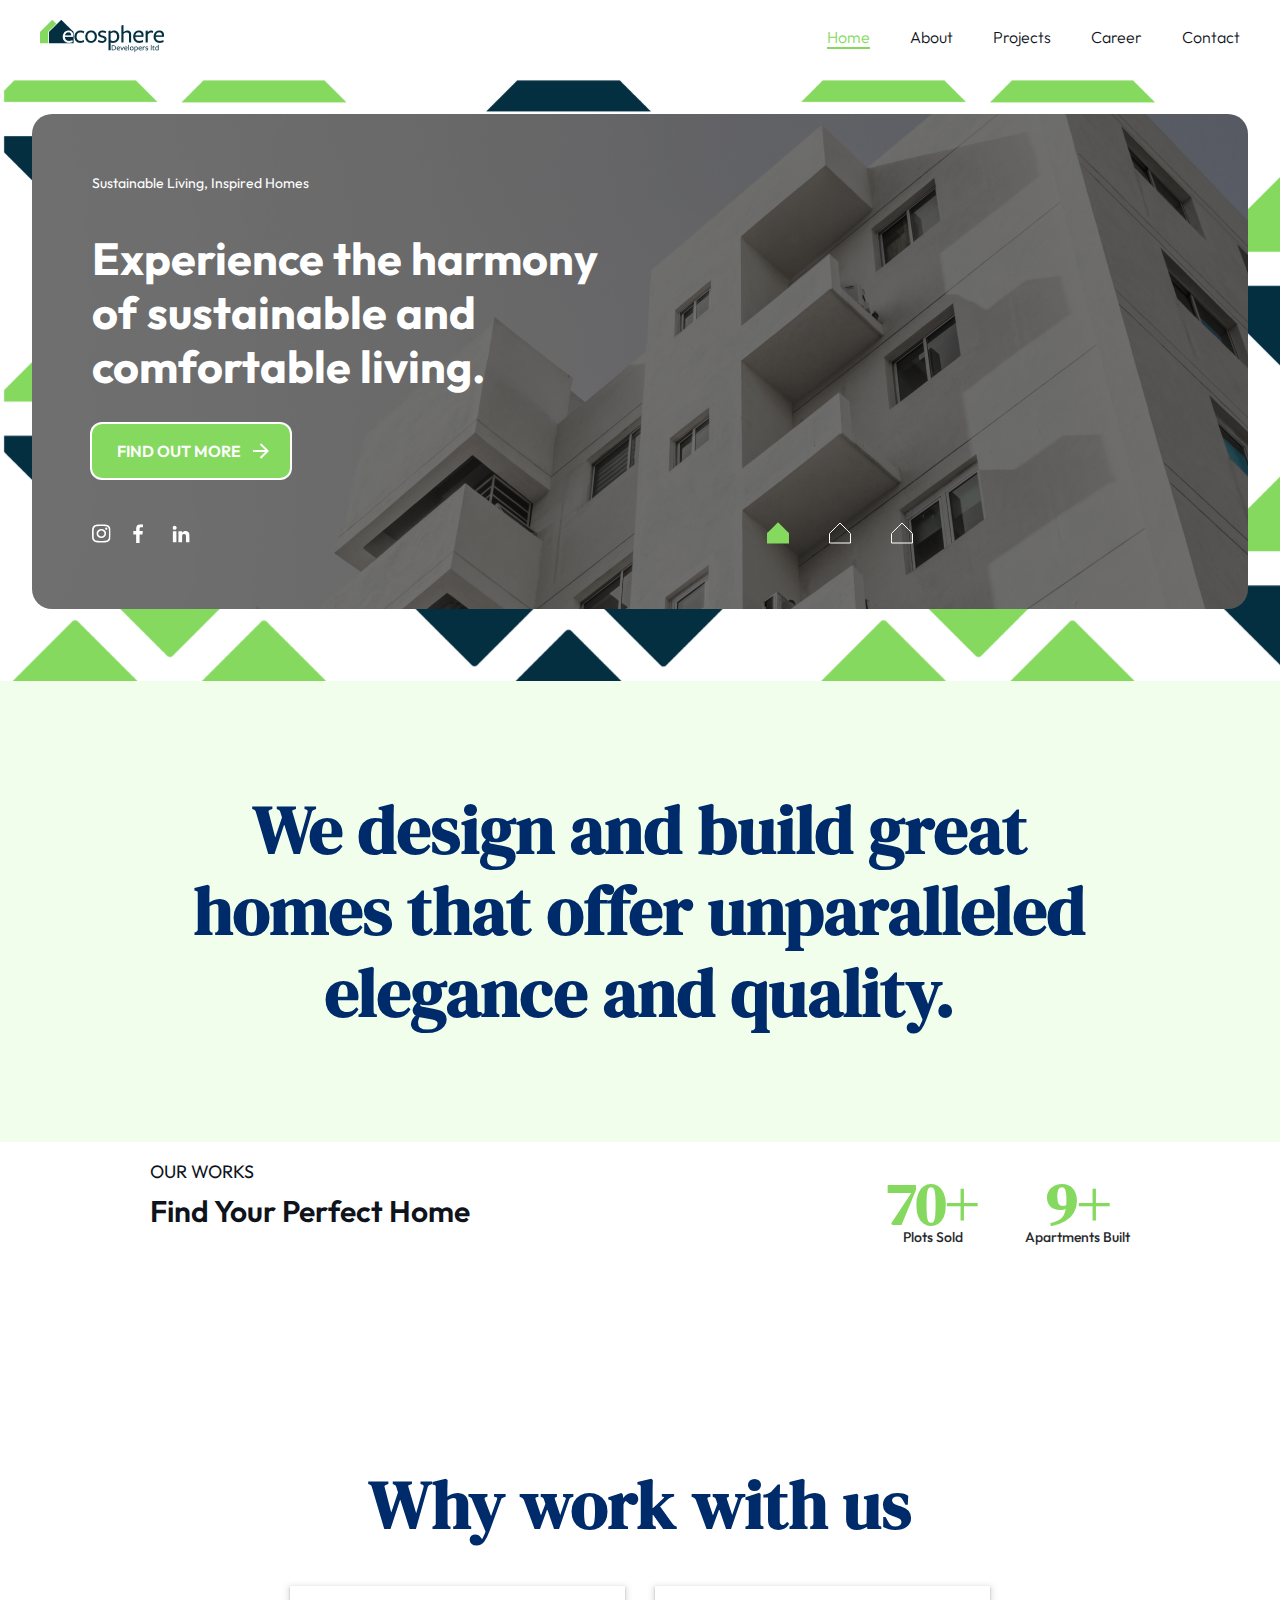
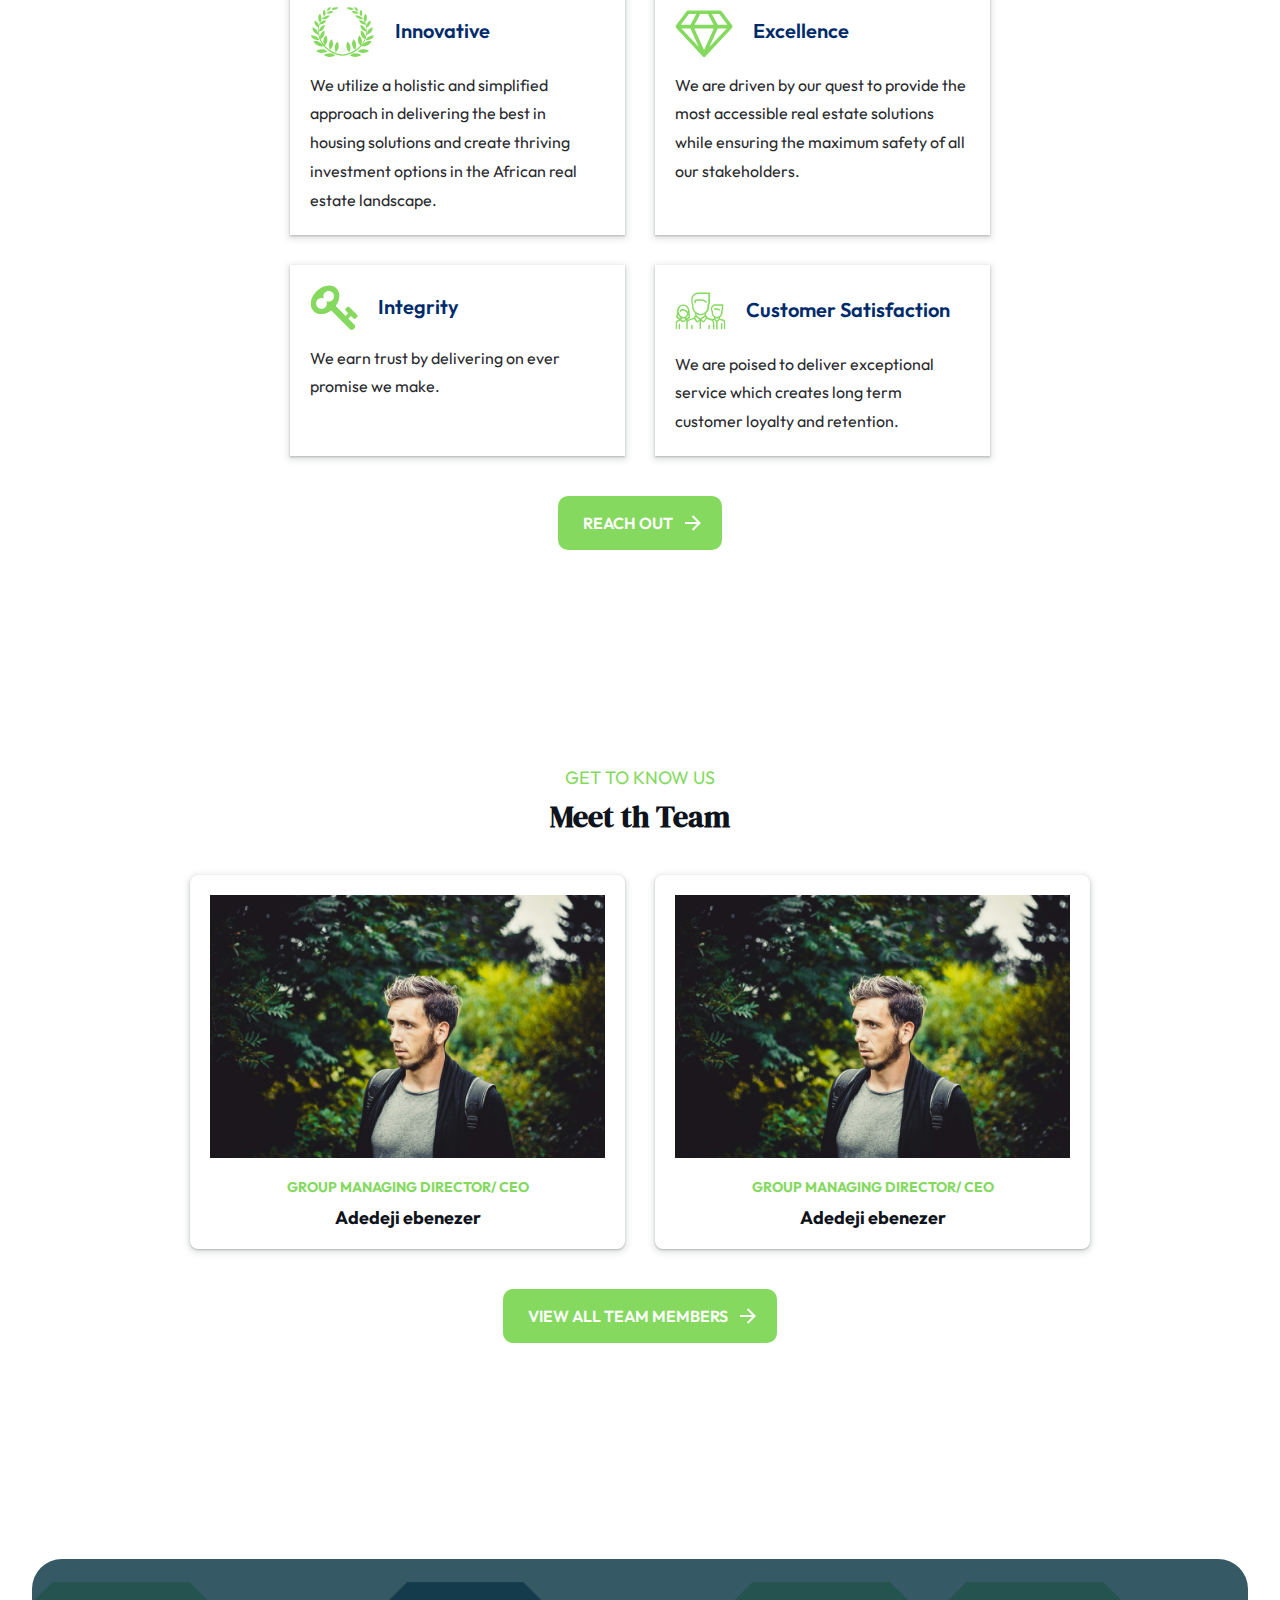
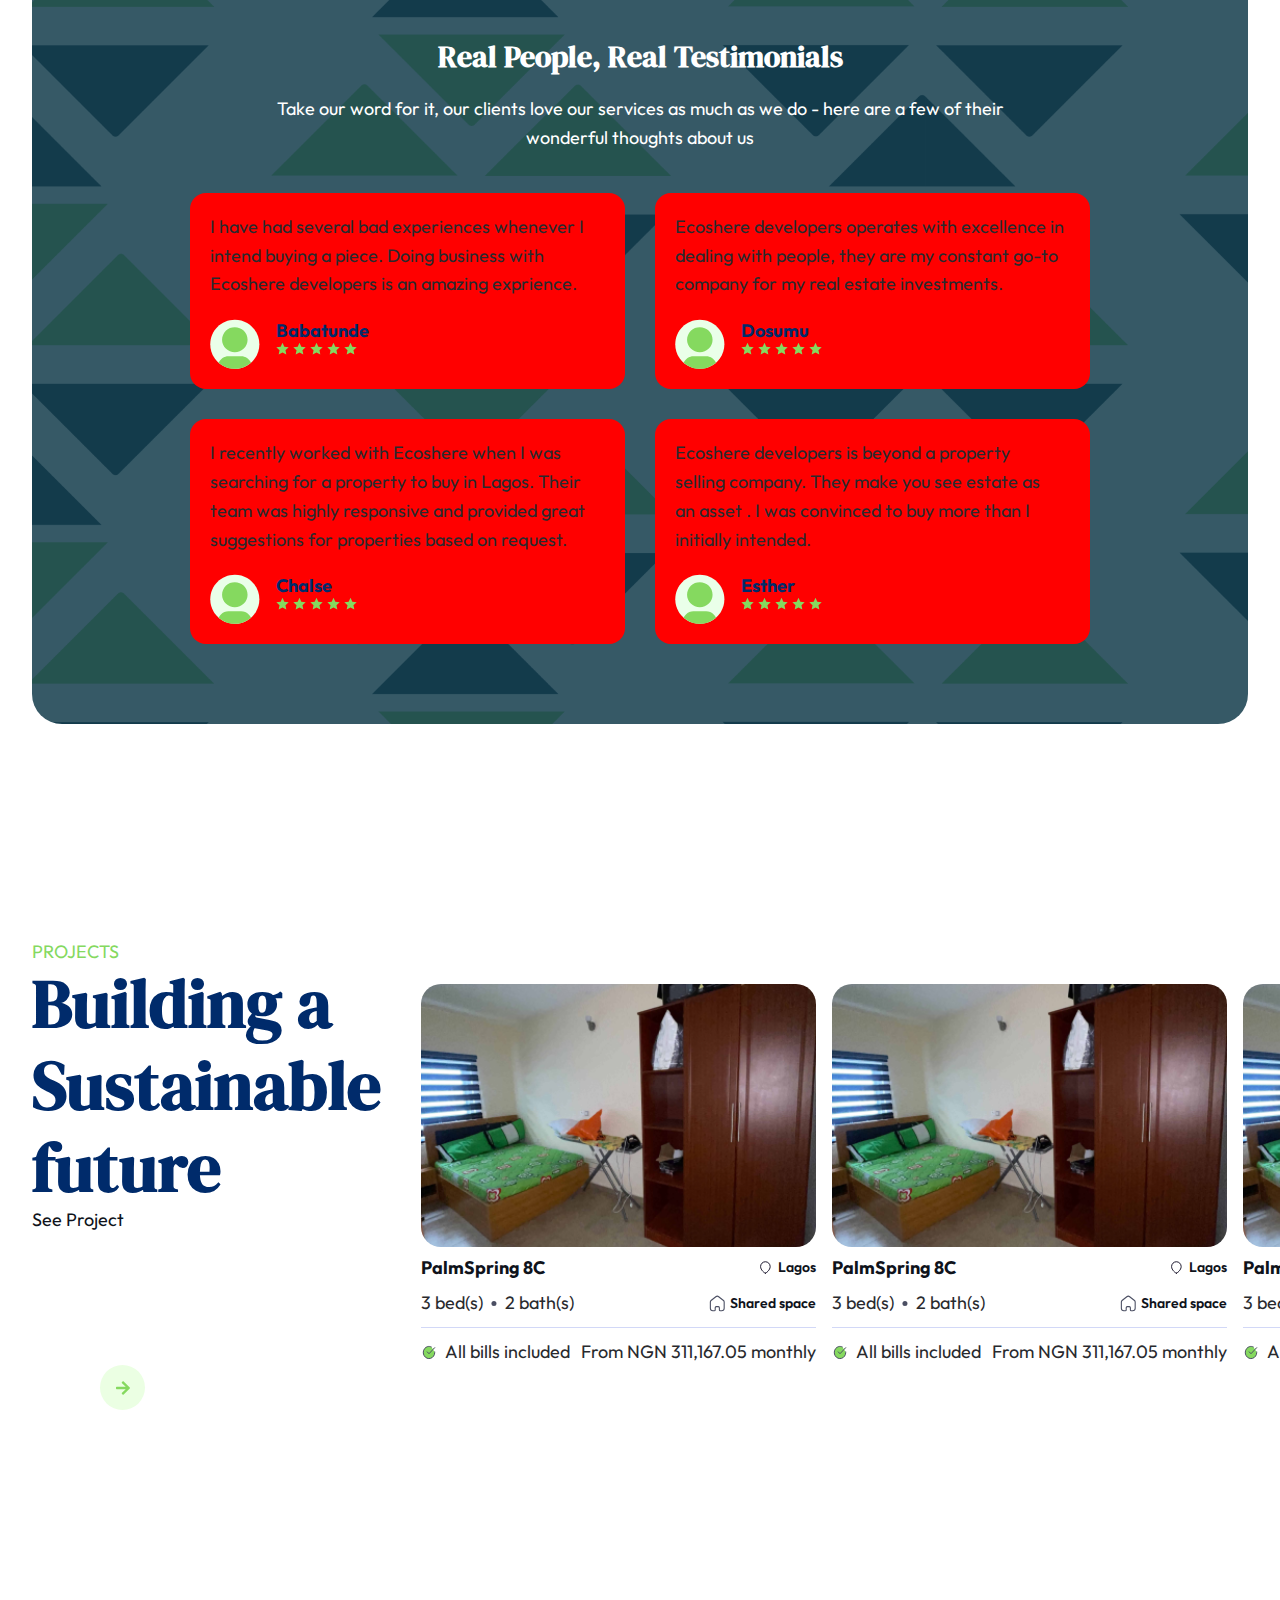
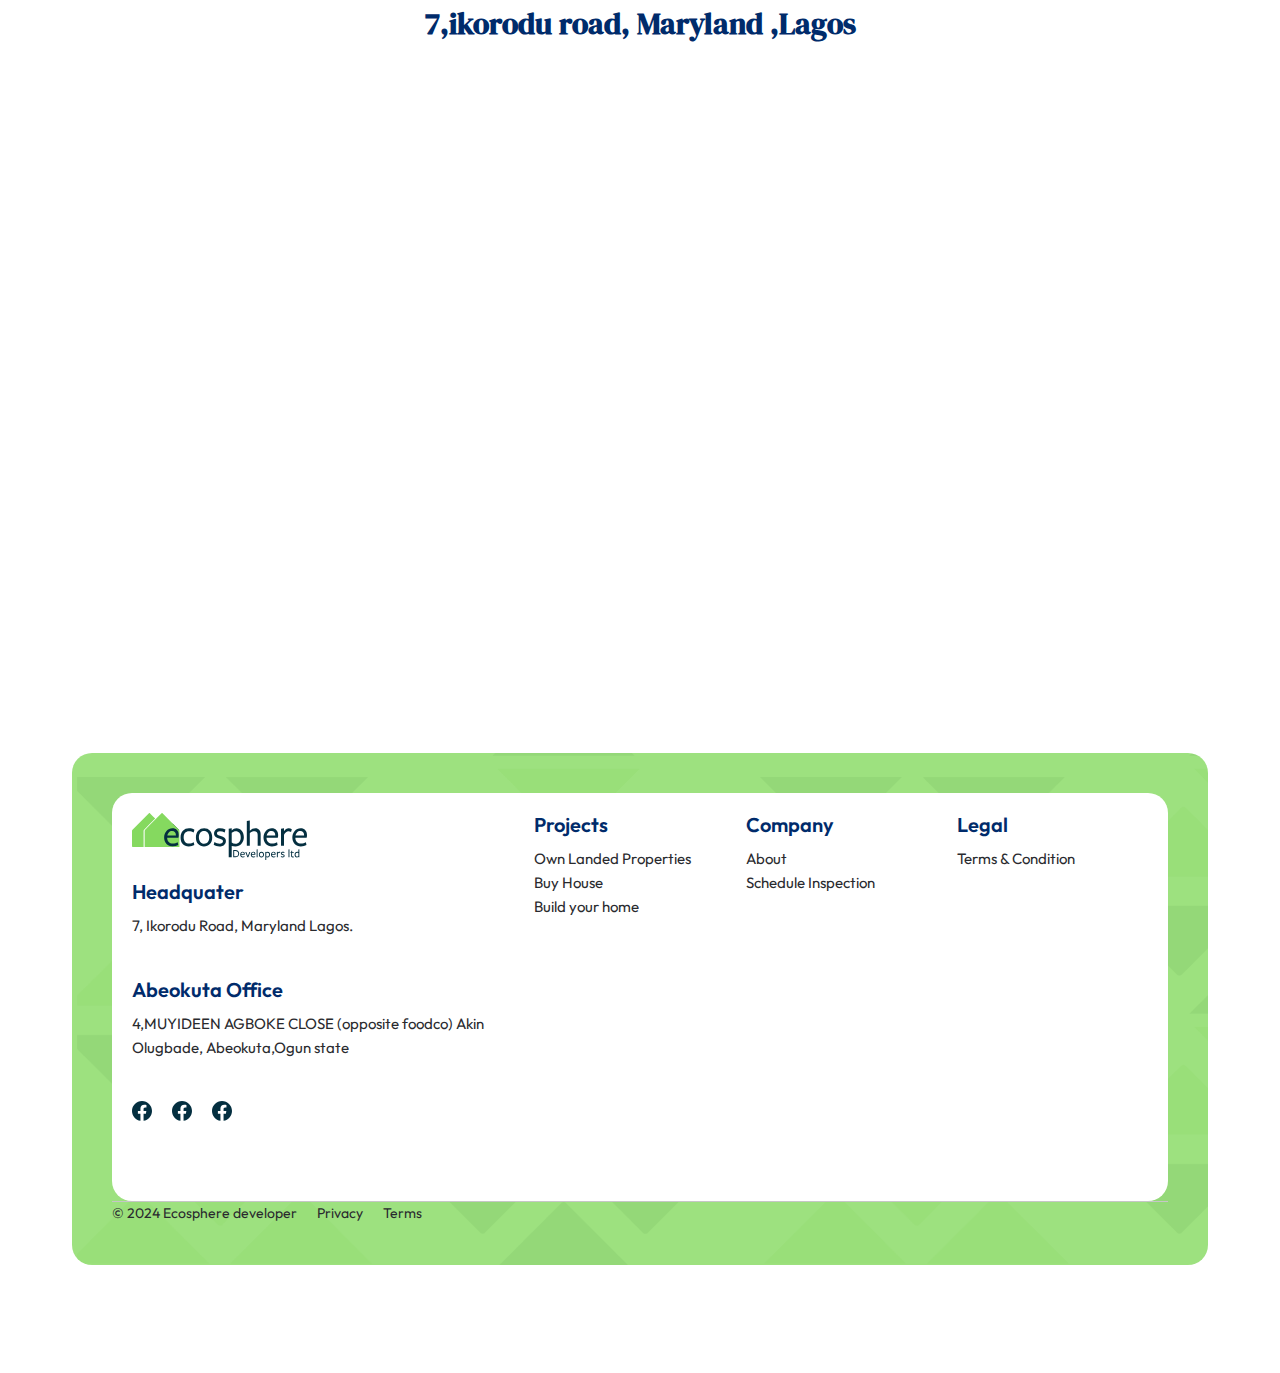
==== index.html @ 4eac343b "gg" ====
<!DOCTYPE html>
<html lang="en">
<head>
    <meta charset="UTF-8">
    <meta name="viewport" content="width=device-width, initial-scale=1.0">
    <meta content="Title: Title" property="og:title">
    <meta name="description" content="description">
    <meta name="keywords" content="">
    <meta content="" property="og:description">
    <meta name="author" content="Olayinka Ajelolu" /> 
    <meta name="robots" content="index, follow">
    <title>Ecosphere</title>
    <link rel="shortcut icon" href="asssets/favicon.png" type="image/x-icon">
    <link rel="stylesheet" href="style.css">
    <script src="script.js" defer></script>
</head>
<body>
    <div class="page-wrapper">
        <nav class="navbar">
            <div class="brand-titles">
                <a href="index.html">
                  <div class="brand-link box">
                    <img src="asssets/ecosphere logo.png" alt="ecosphere logo">
                  
                  
                    
                  </div>
                </a>
        
            </div>
            
              <a href="#" class="toggle-button">
                  <span class="bar one"></span>
                  <span class="bar two"></span>
                  <span class="bar three"></span>
              </a>
          
        
            <div class="navbar-links">
                
              <ul>
                  <li><a href="#" class="ava">Home</a></li>
                  <li>
                    
                   
                      <a href="about.html" class="ava">About</a></span>
                      
                     
                  
                </li>
                  <li><a href="projects.html" class="ava">Projects</a></li>
                  <li><a href="career.html" class="ava">Career</a></li>
                  <li><a href="contact.html" class="ava">Contact</a></li>
                 
                 
                  
              </ul>
               
            </div>
            
            
        </nav>
        <main>
            <section class="hero-section">
                <div class="padding_global-hero">
                    <div class="container_large">
                        <div class="slider">
                            <div class="slides">
                                <input type="radio" name="radio-btn" id="radio1" checked>
                                <input type="radio" name="radio-btn" id="radio2">
                                <input type="radio" name="radio-btn" id="radio3">
                                <input type="radio" name="radio-btn" id="radio4">
                                <div class="slide first">
                                    <div>
                                        <div class="slide-tag">Sustainable Living, Inspired Homes</div>
                                        <h1>Experience the harmony of sustainable and comfortable living.</h1>
                                        <div>
                                            <a class="animated-button">
                                                <svg xmlns="http://www.w3.org/2000/svg" class="arr-2" viewBox="0 0 24 24">
                                                  <path
                                                    d="M16.1716 10.9999L10.8076 5.63589L12.2218 4.22168L20 11.9999L12.2218 19.778L10.8076 18.3638L16.1716 12.9999H4V10.9999H16.1716Z"
                                                  ></path>
                                                </svg>
                                                <span class="text">FIND OUT MORE </span>
                                                <span class="circle"></span>
                                                <svg xmlns="http://www.w3.org/2000/svg" class="arr-1" viewBox="0 0 24 24">
                                                  <path
                                                    d="M16.1716 10.9999L10.8076 5.63589L12.2218 4.22168L20 11.9999L12.2218 19.778L10.8076 18.3638L16.1716 12.9999H4V10.9999H16.1716Z"
                                                  ></path>
                                                </svg>
                                            </a>
                                        </div>
                                        <div class="social-icons">
                                            <a href="">
                                                <img src="asssets/ig-icon.svg" alt="ig icon">
                                            </a>
                                            <a href="">
                                                <img src="asssets/fb.svg" alt="fb icon">
                                            </a>
                                            <a href="">
                                                <img src="asssets/linkin.svg" alt="" srcset="">
                                            </a>
                                        </div>
                                       
                                          
                                    </div>
                                   
                                </div>
                                <div class="slide two">
                                    <div>
                                        <div class="slide-tag">Sustainable Living, Inspired Homes</div>
                                        <h1>Discover properties that blend sustainability with style.</h1>
                                        <div>
                                            <a class="animated-button">
                                                <svg xmlns="http://www.w3.org/2000/svg" class="arr-2" viewBox="0 0 24 24">
                                                  <path
                                                    d="M16.1716 10.9999L10.8076 5.63589L12.2218 4.22168L20 11.9999L12.2218 19.778L10.8076 18.3638L16.1716 12.9999H4V10.9999H16.1716Z"
                                                  ></path>
                                                </svg>
                                                <span class="text">FIND OUT MORE </span>
                                                <span class="circle"></span>
                                                <svg xmlns="http://www.w3.org/2000/svg" class="arr-1" viewBox="0 0 24 24">
                                                  <path
                                                    d="M16.1716 10.9999L10.8076 5.63589L12.2218 4.22168L20 11.9999L12.2218 19.778L10.8076 18.3638L16.1716 12.9999H4V10.9999H16.1716Z"
                                                  ></path>
                                                </svg>
                                            </a>
                                        </div>
                                        <div class="social-icons">
                                            <a href="">
                                                <img src="asssets/ig-icon.svg" alt="ig icon">
                                            </a>
                                            <a href="">
                                                <img src="asssets/fb.svg" alt="fb icon">
                                            </a>
                                            <a href="">
                                                <img src="asssets/linkin.svg" alt="" srcset="">
                                            </a>
                                        </div>
                                    </div>
                                </div>
                                <div class="slide three">
                                    <div>
                                        <div class="slide-tag">Sustainable Living, Inspired Homes</div>
                                        <h1>Experience the harmony of sustainable and comfortable living.</h1>
                                        <div>
                                            <a class="animated-button">
                                                <svg xmlns="http://www.w3.org/2000/svg" class="arr-2" viewBox="0 0 24 24">
                                                  <path
                                                    d="M16.1716 10.9999L10.8076 5.63589L12.2218 4.22168L20 11.9999L12.2218 19.778L10.8076 18.3638L16.1716 12.9999H4V10.9999H16.1716Z"
                                                  ></path>
                                                </svg>
                                                <span class="text">FIND OUT MORE </span>
                                                <span class="circle"></span>
                                                <svg xmlns="http://www.w3.org/2000/svg" class="arr-1" viewBox="0 0 24 24">
                                                  <path
                                                    d="M16.1716 10.9999L10.8076 5.63589L12.2218 4.22168L20 11.9999L12.2218 19.778L10.8076 18.3638L16.1716 12.9999H4V10.9999H16.1716Z"
                                                  ></path>
                                                </svg>
                                            </a>
                                        </div>
                                        <div class="social-icons">
                                            <a href="">
                                                <img src="asssets/ig-icon.svg" alt="ig icon">
                                            </a>
                                            <a href="">
                                                <img src="asssets/fb.svg" alt="fb icon">
                                            </a>
                                            <a href="">
                                                <img src="asssets/linkin.svg" alt="" srcset="">
                                            </a>
                                        </div>
                                    </div>
                                </div>
                                
        
                                <div class="navigation-auto">
                                    <div class="auto-btn1">
                                       
                                    </div>
                                    <div class="auto-btn2"></div>
                                    <div class="auto-btn3"></div>
                                   
                                </div>
                            </div>
                            <div class="navigation-manual">
                                <label for="radio1" class="manual-btn"></label>
                                <label for="radio2" class="manual-btn"></label>
                                <label for="radio3" class="manual-btn"></label>
                               
                            </div>
                        </div>
    
                    </div>
                </div>
                     
                  </div>
                </div>
            </section>
            <section>
                <div class="padding_global">
                  <div class="container_large">
                     <div class="big-text-centered">
                         <h2>We design and build great homes that offer unparalleled elegance and quality.</h2>
                     </div>
                  </div>
                </div>
                <div class="figures">
                    <div>
                        <div class="tag">OUR WORKS</div>
                        <h3>Find Your Perfect Home</h3>
                    </div>
                    <div class="figure">
                        <div class="numbers">
                            <div class="number">
                                <h3><span class="num" data-val="353">000</span>+</h3>
                                <p>Plots Sold</p>
                            </div>
                            <div class="number">
                                <h3><span class="num" data-val="42">00</span>+</h3>
                                <p>Apartments Built</p>
                            </div>
                           
                        </div>
                    </div>
                </div>
            </section>
            <section>
                <div class="padding_global">
                  <div class="container_large">
                     <div class="center-heading">
                        <h2>Why work with us</h2>
                     </div>
                        <div class="why-center">
                             <div class="why">
                                 <div class="svg">
                                    <svg width="65" height="51" viewBox="0 0 65 51" fill="none" xmlns="http://www.w3.org/2000/svg">
                                        <g clip-path="url(#clip0_138_20)">
                                        <path d="M56.9009 23.0357C56.9009 22.8692 56.8843 22.6195 56.851 22.2865L56.7511 21.5872C57.85 20.9212 58.7324 20.1553 59.3984 19.2895C60.5306 17.8576 60.9469 16.2758 60.6472 14.5442L60.0478 14.794C59.5816 15.0271 59.132 15.3101 58.6991 15.6431C58.133 16.1093 57.6502 16.6255 57.2506 17.1916C56.7844 17.8909 56.4847 18.6401 56.3515 19.4393C55.9852 17.9408 55.3858 16.3258 54.5533 14.5942C54.8197 15.127 55.1527 15.6098 55.5523 16.0427L56.0018 15.2935C56.3681 14.6608 56.6179 14.0114 56.7511 13.3454C56.9842 12.413 57.0175 11.5306 56.851 10.6981C56.6845 9.63248 56.2016 8.66679 55.4024 7.80098L55.0028 8.30048C54.7031 8.76669 54.4534 9.24953 54.2536 9.74903C53.9872 10.4816 53.854 11.1809 53.854 11.8469C53.8207 12.7127 54.0205 13.5619 54.4534 14.3944C53.7208 12.9292 52.7218 11.464 51.4564 9.99879C51.9226 9.09969 52.2056 8.23388 52.3055 7.40138C52.4387 6.00278 52.0225 4.75403 51.0568 3.65513L50.7571 4.05473C50.524 4.35443 50.3408 4.68743 50.2076 5.05373C49.9745 5.55323 49.8247 6.05273 49.7581 6.55223C49.6915 7.18493 49.7414 7.80098 49.9079 8.40038C49.6082 8.10069 49.142 7.68443 48.5093 7.15163L48.7591 7.05173L48.4594 6.80198C48.2263 6.56888 47.9599 6.36908 47.6602 6.20258C47.2273 5.93618 46.7943 5.71973 46.3615 5.55323L45.7121 5.15363C45.146 4.78733 44.7297 4.52093 44.4633 4.35443C44.8962 4.58753 45.479 4.97048 46.2116 5.50328C44.7464 4.90388 43.2312 4.92053 41.6661 5.55323L42.1157 6.05273C42.5486 6.41903 42.9981 6.73538 43.4643 7.00178C44.1303 7.36808 44.8463 7.58453 45.6122 7.65113C46.5113 7.71774 47.4437 7.58453 48.4094 7.25153C48.8423 7.61783 49.4251 8.16728 50.1577 8.89988C50.3908 9.39938 50.7404 9.93219 51.2066 10.4983L51.3565 10.2485C53.0215 12.413 54.2702 14.6608 55.1027 16.9918C54.4367 16.1926 53.6708 15.5599 52.805 15.0937C51.6728 14.4943 50.4241 14.2612 49.0588 14.3944L49.3585 15.0437C49.6249 15.6098 49.9745 16.126 50.4074 16.5922C50.9735 17.2249 51.6395 17.7077 52.4054 18.0407C53.3711 18.4736 54.4534 18.6734 55.6522 18.6401C56.0185 19.9721 56.2349 21.1876 56.3015 22.2865C56.5346 25.3501 56.2016 28.2639 55.3025 31.0278C55.2026 29.7624 54.8863 28.6302 54.3535 27.6312C53.6209 26.2659 52.4887 25.2336 50.9569 24.5343L50.807 25.1336C50.7404 25.6332 50.7071 26.1327 50.7071 26.6322C50.7071 27.3648 50.807 28.0641 51.0068 28.7301C51.2732 29.5293 51.6728 30.2619 52.2056 30.9279C52.8383 31.7271 53.6708 32.3931 54.7031 32.9259C53.9372 34.7907 52.855 36.6555 51.4564 38.5203C51.8893 37.0551 52.0225 35.6731 51.856 34.3744C51.6229 32.443 50.7404 30.7947 49.2086 29.4294L48.859 30.0787C48.5926 30.5782 48.3761 31.111 48.2096 31.6771C47.9765 32.4763 47.86 33.2589 47.86 34.0248C47.86 34.9905 48.0598 35.9062 48.4594 36.772C48.8923 37.8043 49.5916 38.7534 50.5573 39.6192C48.2596 42.1167 45.6122 44.1147 42.6152 45.6132C39.4517 47.2449 36.0884 48.2106 32.5253 48.5103C28.9622 48.1773 25.6155 47.2116 22.4853 45.6132C19.4883 44.0814 16.8909 42.0501 14.6931 39.5193C15.6255 38.6535 16.3248 37.7044 16.791 36.6721C17.1573 35.8063 17.3405 34.8906 17.3405 33.9249C17.3738 33.159 17.2739 32.3764 17.0408 31.5772C16.8743 31.0444 16.6578 30.5116 16.3914 29.9788L16.0418 29.3794C14.4767 30.7447 13.5776 32.3764 13.3445 34.2745C13.178 35.6398 13.3278 37.0218 13.794 38.4204C12.6285 36.9552 11.5463 35.107 10.5473 32.8759C12.179 32.0101 13.3112 30.8446 13.9439 29.3794C14.4101 28.3471 14.6099 27.2149 14.5433 25.9828C14.51 25.3501 14.4267 24.834 14.2935 24.4343C12.7617 25.167 11.6295 26.1993 10.8969 27.5313C10.3641 28.5303 10.0478 29.6791 9.94787 30.9778C9.04877 28.1806 8.71576 25.2668 8.94886 22.2365C9.04877 21.1376 9.26521 19.9222 9.59822 18.5902C11.13 18.6235 12.462 18.2738 13.5942 17.5412C14.4267 17.0084 15.1094 16.3091 15.6422 15.4433C15.9086 15.0104 16.0917 14.6275 16.1916 14.2945C14.8263 14.1946 13.5776 14.4443 12.4454 15.0437C11.5796 15.5099 10.8137 16.126 10.1477 16.8919C11.0468 14.3944 12.2955 12.1466 13.8939 10.1486C13.9605 10.2485 14.0105 10.3318 14.0438 10.3984C14.4434 9.96548 14.793 9.43269 15.0927 8.79998L15.4923 8.40038C16.0584 7.80098 16.508 7.38473 16.841 7.15163C18.5726 7.81763 20.2209 7.73438 21.786 6.90188C22.5519 6.50228 23.1513 6.03608 23.5842 5.50328C22.0191 4.83728 20.504 4.80398 19.0388 5.40338H19.0887C19.8213 4.87058 20.3874 4.50428 20.787 4.30448L20.1377 4.70408C19.5383 5.03708 19.122 5.30348 18.8889 5.50328C17.9232 5.90288 17.124 6.40238 16.4913 7.00178L16.7411 7.05173L15.3425 8.35043C15.5423 7.75103 15.5922 7.13498 15.4923 6.50228C15.459 6.00278 15.3258 5.48663 15.0927 4.95383C14.9262 4.62083 14.7264 4.28783 14.4933 3.95483L14.1936 3.55523C13.2279 4.65413 12.8117 5.90288 12.9449 7.30148C13.0448 8.16728 13.3278 9.04974 13.794 9.94884C12.8616 11.0144 11.8626 12.463 10.797 14.2945C11.1966 13.462 11.3964 12.6128 11.3964 11.747C11.3964 11.0477 11.2632 10.3484 10.9968 9.64914C10.797 9.14964 10.5473 8.68343 10.2476 8.25053L9.84797 7.70108C8.81566 8.86658 8.28286 10.1819 8.24956 11.6471C8.21626 12.6461 8.43271 13.6784 8.89891 14.744C9.13202 15.2768 9.36512 15.7097 9.59822 16.0427C10.0311 15.6098 10.3808 15.127 10.6472 14.5942C9.94787 15.9262 9.33181 17.5412 8.79901 19.4393C8.56591 17.9408 7.78336 16.6754 6.45136 15.6431C5.78536 15.1103 5.13601 14.744 4.50331 14.5442C4.17031 16.2758 4.56991 17.8576 5.70211 19.2895C6.36811 20.1553 7.25056 20.9212 8.34946 21.5872C8.24956 22.2199 8.19961 22.7027 8.19961 23.0357C7.86661 26.3658 8.24956 29.6125 9.34846 32.776C10.4474 35.8063 12.1124 38.5619 14.3435 41.0427C16.5746 43.5236 19.2219 45.5133 22.2855 47.0118C25.449 48.5436 28.8456 49.4593 32.4753 49.759L32.5253 49.3095L32.6252 49.759C36.2216 49.4593 39.6015 48.5436 42.765 47.0118C45.8287 45.48 48.4843 43.482 50.7321 41.0178C52.9798 38.5536 54.6365 35.8063 55.7021 32.776C56.801 29.6125 57.2006 26.3658 56.9009 23.0357ZM43.4144 33.3255C43.3145 33.5586 43.1979 33.775 43.0647 33.9748C42.7983 34.5076 42.5652 35.0737 42.3654 35.6731C42.1323 36.4723 42.0324 37.2715 42.0657 38.0707C42.099 39.0697 42.3321 40.0188 42.765 40.9179C43.2645 41.9502 44.0471 42.9159 45.1127 43.815C45.1127 43.8816 45.2126 43.6568 45.4124 43.1406C45.6122 42.6245 45.7787 42.0667 45.9119 41.4673C46.1117 40.6015 46.195 39.769 46.1617 38.9698C46.0951 37.9708 45.8786 37.0218 45.5123 36.1227C45.0461 35.0904 44.3468 34.158 43.4144 33.3255ZM39.3684 46.2126C39.4683 45.9795 39.5682 45.7464 39.6681 45.5133C39.9012 44.9472 40.0844 44.3644 40.2176 43.765C40.4174 42.9325 40.5006 42.1 40.4673 41.2675C40.4007 40.2685 40.1843 39.3361 39.818 38.4703C39.3518 37.438 38.6525 36.5223 37.7201 35.7231L37.3205 36.3724C37.0541 36.9052 36.8376 37.4547 36.6711 38.0208C36.438 38.8533 36.3381 39.6691 36.3714 40.4683C36.4047 41.434 36.6212 42.3664 37.0208 43.2655C37.5536 44.3311 38.3361 45.3135 39.3684 46.2126ZM51.6562 40.4683C51.9226 40.4683 52.189 40.4683 52.4554 40.4683C53.1214 40.4683 53.7707 40.4184 54.4034 40.3185C55.3358 40.152 56.2016 39.9022 57.0008 39.5692C57.9665 39.1696 58.8157 38.6368 59.5483 37.9708C60.4141 37.2049 61.0967 36.2725 61.5962 35.1736L60.847 35.0737C60.2143 35.0404 59.5649 35.0571 58.8989 35.1237C57.9998 35.2236 57.1507 35.44 56.3515 35.773C55.3858 36.1726 54.52 36.7221 53.7541 37.4214C52.8883 38.2206 52.189 39.2362 51.6562 40.4683ZM47.6102 45.4134C47.8433 45.5133 48.0764 45.6298 48.3095 45.763C48.9089 46.0294 49.525 46.2625 50.1577 46.4623C51.0568 46.7287 51.9226 46.8786 52.7551 46.9119C53.8207 46.9785 54.8363 46.8786 55.802 46.6122C56.9342 46.3125 57.9665 45.7797 58.8989 45.0138L58.2496 44.6142C57.6835 44.2812 57.1007 44.0148 56.5013 43.815C55.6355 43.482 54.7864 43.2822 53.9539 43.2156C52.8883 43.149 51.856 43.2655 50.857 43.5652C49.7248 43.9315 48.6425 44.5476 47.6102 45.4134ZM39.9179 49.3594C40.151 49.4926 40.3841 49.6092 40.6172 49.7091C41.2166 50.0088 41.8326 50.2419 42.4653 50.4084C43.3644 50.6748 44.2302 50.8413 45.0627 50.9079C46.1283 50.9745 47.144 50.8746 48.1097 50.6082C49.2419 50.2752 50.2742 49.7257 51.2066 48.9598L50.5573 48.5602C49.9912 48.2605 49.4084 47.9941 48.809 47.761C47.9432 47.4613 47.0774 47.2782 46.2116 47.2116C45.1793 47.1117 44.1637 47.2116 43.1646 47.5113C42.0324 47.8776 40.9502 48.4936 39.9179 49.3594ZM55.6522 34.2246C55.9852 34.2246 56.3182 34.2246 56.6512 34.2246C57.517 34.158 58.3328 34.0248 59.0987 33.825C60.1976 33.492 61.1633 33.0258 61.9958 32.4264C62.9948 31.6938 63.7607 30.7281 64.2935 29.5293C64.2935 29.5293 64.2269 29.5293 64.0937 29.5293C62.6951 29.4294 61.4297 29.5626 60.2975 29.9289C58.0997 30.6282 56.5513 32.0601 55.6522 34.2246ZM57.0008 28.83C57.3005 28.6968 57.6169 28.5636 57.9499 28.4304C58.6825 28.0308 59.3651 27.5812 59.9978 27.0817C60.8303 26.3824 61.4797 25.5999 61.9459 24.7341C62.5453 23.6351 62.795 22.453 62.6951 21.1876L62.0957 21.3874C61.5629 21.5872 61.0468 21.8369 60.5473 22.1366C59.8813 22.5362 59.2985 22.9858 58.799 23.4853C58.1663 24.1513 57.7001 24.8839 57.4004 25.6831C57.0341 26.6155 56.9009 27.6645 57.0008 28.83ZM48.2096 5.10368C48.143 4.90388 48.0931 4.70408 48.0598 4.50428C47.9266 4.07138 47.7601 3.65513 47.5603 3.25553C47.2273 2.68943 46.8277 2.22323 46.3615 1.85693C45.7621 1.39073 45.0461 1.09103 44.2136 0.957829L44.2635 1.10768C44.3967 1.90688 44.6298 2.58953 44.9628 3.15563C45.6622 4.22123 46.7444 4.87058 48.2096 5.10368ZM56.2016 25.5832C56.1683 25.2835 56.1184 24.9838 56.0518 24.6841C55.8853 23.9848 55.6522 23.3188 55.3525 22.6861C54.8863 21.8203 54.3035 21.0877 53.6042 20.4883C52.7051 19.7557 51.6395 19.2728 50.4074 19.0397C50.3741 19.0397 50.3741 19.2395 50.4074 19.6391C50.4407 20.1053 50.524 20.5715 50.6572 21.0377C50.857 21.6704 51.1567 22.2532 51.5563 22.786C51.9892 23.452 52.5553 24.0014 53.2546 24.4343C54.0871 24.9671 55.0694 25.3501 56.2016 25.5832ZM52.855 12.9458C52.6885 12.746 52.5386 12.5296 52.4054 12.2965C51.9725 11.797 51.4897 11.3474 50.9569 10.9478C50.2243 10.415 49.4417 10.0487 48.6092 9.84893C47.5769 9.54924 46.5113 9.51593 45.4124 9.74903L45.5123 9.89888C46.0784 10.8313 46.7611 11.5639 47.5603 12.0967C49.0588 13.129 50.8237 13.412 52.855 12.9458ZM43.9139 3.35543C43.7141 3.18893 43.5309 3.02243 43.3644 2.85593C42.8982 2.48963 42.3987 2.17328 41.8659 1.90688C41.1333 1.57388 40.3841 1.37408 39.6182 1.30748C38.6858 1.24088 37.7534 1.40738 36.821 1.80698C36.821 1.80698 36.8543 1.84028 36.9209 1.90688C37.5869 2.60618 38.3195 3.12233 39.1187 3.45533C40.6505 4.08803 42.2489 4.05473 43.9139 3.35543ZM21.6861 33.3255C20.1876 34.6242 19.3052 36.1726 19.0388 37.9708C18.839 39.2695 18.9389 40.6348 19.3385 42.0667C19.5383 42.766 19.7714 43.3488 20.0378 43.815C21.7028 42.4164 22.6685 40.818 22.9349 39.0198C23.1347 37.7211 22.9848 36.3891 22.4853 35.0238C22.2522 34.3245 21.9858 33.7584 21.6861 33.3255ZM25.7321 46.2126C26.7644 45.3135 27.5469 44.3311 28.0797 43.2655C28.5126 42.3664 28.7291 41.434 28.7291 40.4683C28.7624 39.6691 28.6625 38.8533 28.4294 38.0208C28.2629 37.4547 28.0464 36.9052 27.78 36.3724L27.3804 35.7231C25.9485 37.0218 25.0827 38.5702 24.783 40.3684C24.5832 41.6671 24.6831 43.0324 25.0827 44.4643C25.2825 45.1636 25.499 45.7464 25.7321 46.2126ZM13.4444 40.4683C12.9116 39.2362 12.2123 38.2206 11.3465 37.4214C10.5806 36.7221 9.71477 36.1726 8.74906 35.773C7.94986 35.44 7.10071 35.2236 6.20161 35.1237C5.56891 35.0571 4.91956 35.0404 4.25356 35.0737L3.50431 35.1736C4.27021 36.9052 5.51896 38.2372 7.25056 39.1696C8.48266 39.8023 9.88127 40.2186 11.4464 40.4184C12.2123 40.485 12.8783 40.5016 13.4444 40.4683ZM6.20161 45.0138C7.70011 46.2459 9.41506 46.8952 11.3465 46.9618C12.7451 46.9951 14.177 46.7454 15.6422 46.2126C16.4081 45.9462 17.0241 45.6798 17.4903 45.4134C15.8586 44.0148 14.0604 43.2822 12.0957 43.2156C10.7304 43.1823 9.33181 43.4653 7.89991 44.0647C7.20061 44.3644 6.63451 44.6808 6.20161 45.0138ZM13.8939 48.9598C14.8263 49.7257 15.8586 50.2752 16.9908 50.6082C17.9565 50.8746 18.9722 50.9745 20.0378 50.9079C20.9036 50.8413 21.7694 50.6748 22.6352 50.4084C23.2679 50.2419 23.8839 50.0088 24.4833 49.7091L25.1826 49.3594C23.5842 47.9941 21.8027 47.2615 19.838 47.1616C18.4394 47.1283 17.0408 47.4114 15.6422 48.0108C14.9096 48.3438 14.3268 48.6601 13.8939 48.9598ZM9.44837 34.2246C8.74906 32.5263 7.65016 31.2775 6.15166 30.4783C5.08606 29.9122 3.87061 29.5959 2.50531 29.5293C1.83931 29.496 1.27321 29.5293 0.807007 29.6292C1.47301 31.161 2.55526 32.3098 4.05376 33.0757C5.11936 33.6418 6.35146 34.0081 7.75006 34.1746C8.41606 34.2412 8.98216 34.2579 9.44837 34.2246ZM2.40541 21.1876C2.33881 22.453 2.58856 23.6351 3.15466 24.7341C3.62086 25.5999 4.28686 26.3824 5.15266 27.0817C5.75206 27.5812 6.41806 28.0141 7.15066 28.3804L8.09971 28.83C8.19961 27.6645 8.06641 26.6155 7.70011 25.6831C7.40041 24.8839 6.93421 24.1513 6.30151 23.4853C5.80201 22.9858 5.21926 22.5362 4.55326 22.1366C4.05376 21.8369 3.55426 21.5872 3.05476 21.3874L2.40541 21.1876ZM20.787 0.957829C19.9878 1.09103 19.2885 1.39073 18.6891 1.85693C18.2229 2.22323 17.8233 2.68943 17.4903 3.25553C17.2905 3.65513 17.124 4.07138 16.9908 4.50428L16.841 5.10368C17.7401 4.93718 18.506 4.62083 19.1387 4.15463C19.6382 3.78833 20.0211 3.33878 20.2875 2.80598C20.5206 2.40638 20.6705 1.97348 20.7371 1.50728L20.787 0.957829ZM8.89891 25.5832C10.6971 25.2502 12.0957 24.5176 13.0947 23.3854C13.794 22.5862 14.2769 21.6205 14.5433 20.4883C14.6765 19.9222 14.7264 19.4393 14.6931 19.0397C13.461 19.3061 12.4121 19.8056 11.5463 20.5382C10.847 21.1376 10.2642 21.8702 9.79802 22.736C9.46502 23.3354 9.21527 23.9848 9.04877 24.6841L8.89891 25.5832ZM12.2456 12.9458C13.8107 13.3121 15.2426 13.2289 16.5413 12.6961C17.4404 12.2965 18.2396 11.6804 18.9389 10.8479C19.2719 10.4483 19.5216 10.082 19.6881 9.74903C18.2229 9.44933 16.8576 9.58253 15.5922 10.1486C14.6598 10.5149 13.8273 11.0977 13.0947 11.8969C12.6951 12.2965 12.4121 12.6461 12.2456 12.9458ZM28.2795 1.75703C27.3471 1.35743 26.4147 1.20758 25.4823 1.30748C24.7497 1.34078 24.0005 1.52393 23.2346 1.85693C22.7018 2.12333 22.2023 2.43968 21.7361 2.80598L21.1866 3.25553C22.4853 3.85493 23.7507 4.02143 24.9828 3.75503C25.8486 3.55523 26.6645 3.17228 27.4304 2.60618C27.7967 2.30648 28.0797 2.02343 28.2795 1.75703Z" fill="var(--svg-clr)"/>
                                        </g>
                                        <defs>
                                        <clipPath id="clip0_138_20">
                                        <rect width="64.05" height="50" fill="white" transform="matrix(1 0 0 -1 0.799988 50.9579)"/>
                                        </clipPath>
                                        </defs>
                                        </svg>
                                        
                                    <h3>Innovative</h3>  
                                 </div>
                                 <p>
                                    We utilize a holistic and simplified
                                    approach in delivering the best in
                                    housing solutions and create thriving
                                    investment options in the African real
                                    estate landscape.
                                 </p>
                             </div>

                             <div class="why">
                                <div class="svg">
                                    <svg width="58" height="51" viewBox="0 0 58 51" fill="none" xmlns="http://www.w3.org/2000/svg">
                                        <g clip-path="url(#clip0_266_3)">
                                        <path d="M6.42375 22.3865L23.8066 40.9411L15.436 22.3865H6.42375ZM29.08 43.9266L38.8177 22.3865H19.3423L29.08 43.9266ZM15.5197 18.815L21.2117 8.10074H13.9014L5.86572 18.815H15.5197ZM34.3534 40.9411L51.7363 22.3865H42.724L34.3534 40.9411ZM19.5655 18.815H38.5945L32.9025 8.10074H25.2575L19.5655 18.815ZM42.6403 18.815H52.2943L44.2586 8.10074H36.9483L42.6403 18.815ZM46.5744 5.25476L57.2887 19.5405C57.5491 19.8753 57.67 20.2613 57.6514 20.6984C57.6328 21.1355 57.4747 21.5122 57.1771 21.8284L30.3914 50.3999C30.0566 50.7719 29.6194 50.9579 29.08 50.9579C28.5406 50.9579 28.1034 50.7719 27.7686 50.3999L0.982904 21.8284C0.685285 21.5122 0.527175 21.1355 0.508574 20.6984C0.489973 20.2613 0.610881 19.8753 0.871297 19.5405L11.5856 5.25476C11.9204 4.77113 12.3947 4.52932 13.0086 4.52932H45.1514C45.7653 4.52932 46.2396 4.77113 46.5744 5.25476Z" fill="var(--svg-clr)"/>
                                        </g>
                                        <defs>
                                        <clipPath id="clip0_266_3">
                                        <rect width="57.16" height="50" fill="white" transform="matrix(1 0 0 -1 0.5 50.9579)"/>
                                        </clipPath>
                                        </defs>
                                        </svg>
                                        
                                   <h3>Excellence</h3>  
                                </div>
                                <p>
                                    We are driven by our quest to provide
                                    the most accessible real estate
                                    solutions while ensuring the maximum
                                    safety of all our stakeholders.
                                </p>
                            </div>

                            <div class="why">
                                <div class="svg">
                                    <svg width="48" height="45" viewBox="0 0 48 45" fill="none" xmlns="http://www.w3.org/2000/svg">
                                        <path d="M22.4618 15.0383C22.4618 15.0383 22.7222 14.7778 23.243 14.257C23.7639 13.7362 24.0243 12.7317 24.0243 11.2436C24.0243 9.75552 23.5035 8.49064 22.4618 7.44897C21.4201 6.40731 20.1552 5.88647 18.6671 5.88647C17.179 5.88647 15.9142 6.40731 14.8725 7.44897C13.8308 8.49064 13.31 9.75552 13.31 11.2436C13.31 12.0249 13.4867 12.7968 13.8401 13.5595C13.0775 13.206 12.3055 13.0293 11.5243 13.0293C10.0362 13.0293 8.77131 13.5502 7.72964 14.5918C6.68797 15.6335 6.16714 16.8984 6.16714 18.3865C6.16714 19.8746 6.68797 21.1395 7.72964 22.1811C8.77131 23.2228 10.0362 23.7436 11.5243 23.7436C13.0124 23.7436 14.2773 23.2228 15.3189 22.1811C16.3606 21.1395 16.8814 19.8746 16.8814 18.3865C16.8814 17.6052 16.7047 16.8333 16.3513 16.0706C17.1139 16.424 17.8859 16.6008 18.6671 16.6008C20.1552 16.6008 21.4201 16.0799 22.4618 15.0383ZM47.7687 30.8865C47.7687 31.2027 47.313 31.8165 46.4015 32.728C45.4901 33.6395 44.8762 34.0952 44.56 34.0952C44.3926 34.0952 44.1275 33.9464 43.7648 33.6488C43.4021 33.3511 43.0626 33.0442 42.7464 32.728C42.4302 32.4118 42.0721 32.0397 41.6722 31.6119C41.2722 31.1841 41.0444 30.9423 40.9886 30.8865L38.31 33.565L44.4484 39.7034C44.9692 40.2243 45.2296 40.8567 45.2296 41.6008C45.2296 42.382 44.8669 43.1354 44.1415 43.8608C43.416 44.5863 42.6627 44.949 41.8814 44.949C41.1374 44.949 40.5049 44.6886 39.9841 44.1677L21.262 25.4456C17.9882 27.8824 14.5935 29.1008 11.0779 29.1008C8.04586 29.1008 5.57655 28.1474 3.66993 26.2408C1.76331 24.3342 0.809998 21.8649 0.809998 18.8329C0.809998 15.8567 1.69355 12.9456 3.46067 10.0996C5.22778 7.25366 7.53433 4.94711 10.3803 3.18C13.2263 1.41289 16.1374 0.529331 19.1136 0.529331C22.1456 0.529331 24.6149 1.48264 26.5215 3.38927C28.4281 5.29589 29.3814 7.76519 29.3814 10.7972C29.3814 14.3128 28.163 17.7075 25.7263 20.9813L35.6314 30.8865L38.31 28.2079C38.2542 28.1521 38.0124 27.9242 37.5845 27.5243C37.1567 27.1244 36.7847 26.7663 36.4685 26.4501C36.1523 26.1339 35.8453 25.7944 35.5477 25.4317C35.2501 25.069 35.1013 24.8039 35.1013 24.6365C35.1013 24.3203 35.557 23.7064 36.4685 22.795C37.3799 21.8835 37.9938 21.4278 38.31 21.4278C38.5518 21.4278 38.7657 21.5208 38.9517 21.7068C39.0633 21.8184 39.4912 22.2323 40.2352 22.9484C40.9793 23.6646 41.7419 24.404 42.5232 25.1666C43.3044 25.9293 44.1089 26.7291 44.9367 27.5662C45.7644 28.4032 46.4434 29.1287 46.9735 29.7425C47.5036 30.3563 47.7687 30.7377 47.7687 30.8865Z" fill="var(--svg-clr)"/>
                                        </svg>
                                        
                                   <h3>Integrity</h3>  
                                </div>
                                <p>
                                    We earn trust by delivering on ever promise we make.   
                                </p>
                            </div>

                            <div class="why">
                                <div class="svg">
                                    <svg width="51" height="51" viewBox="0 0 51 51" fill="none" xmlns="http://www.w3.org/2000/svg">
                                        <g clip-path="url(#clip0_266_9)">
                                        <path d="M44.5571 24.0849C43.8579 23.7519 42.8259 23.5021 41.4608 23.3356C40.795 23.269 40.1624 23.2357 39.5631 23.2357C39.3633 23.2357 39.1886 23.3107 39.0387 23.4605C38.8889 23.6104 38.814 23.7852 38.814 23.985C38.814 24.1848 38.8889 24.3596 39.0387 24.5095C39.1886 24.6593 39.3633 24.7342 39.5631 24.7342C40.229 24.7342 40.9115 24.7675 41.6106 24.8341C42.676 24.9673 43.4584 25.1671 43.9578 25.4335C44.0244 25.5001 44.1243 25.5334 44.2575 25.5334C44.5904 25.5334 44.8068 25.4086 44.9067 25.1588C45.0066 24.9091 45.0232 24.6926 44.9566 24.5095C44.89 24.3263 44.7569 24.1848 44.5571 24.0849ZM48.3026 34.6243L45.3062 33.6753C45.2396 33.6753 45.1897 33.6337 45.1564 33.5504C45.1231 33.4672 45.1064 33.4089 45.1064 33.3756V32.3266L45.3562 32.0769C45.5892 31.9437 45.739 31.8105 45.8056 31.6773C46.9376 30.5784 47.5036 29.2963 47.5036 27.8311V26.4825L47.8032 25.8331C48.1361 25.1671 48.3026 24.4845 48.3026 23.7852V20.0389C48.3026 19.8058 48.236 19.6227 48.1029 19.4895C47.9697 19.3563 47.8032 19.2897 47.6035 19.2897H40.512C39.2135 19.2897 38.1065 19.7476 37.1909 20.6633C36.2754 21.5791 35.8176 22.6863 35.8176 23.985C35.8176 24.6177 35.9508 25.2004 36.2171 25.7332L36.6666 26.4825V27.6313C36.6666 28.5637 36.883 29.4379 37.3158 30.2537C37.7486 31.0696 38.3312 31.7272 39.0637 32.2267V33.2257C39.0637 33.3589 39.0387 33.4422 38.9888 33.4755C38.9389 33.5088 38.7474 33.5754 38.4145 33.6753L36.9662 34.0749L32.6714 32.5264C32.6714 32.3266 32.6048 32.1435 32.4716 31.977L31.1232 30.5284V28.1308L31.2731 28.0309C31.4062 27.931 31.5061 27.8311 31.5727 27.7312C32.4383 26.9653 33.1042 26.0329 33.5703 24.934C34.0364 23.8351 34.2695 22.6863 34.2695 21.4875V19.6893C34.8022 18.4905 35.0685 17.3083 35.0685 16.1428V8.35062C35.0685 8.15081 35.0019 7.97599 34.8687 7.82614C34.7356 7.67629 34.5691 7.60136 34.3693 7.60136H23.2327C21.9676 7.60136 20.8023 7.91772 19.7369 8.55042C18.6715 9.18312 17.8225 10.0323 17.19 11.0979C16.5574 12.1635 16.2411 13.329 16.2411 14.5944V16.1428C16.2411 17.3083 16.5241 18.4905 17.0901 19.6893V21.3876C17.0901 22.7196 17.3647 23.985 17.9141 25.1838C18.4634 26.3826 19.2209 27.3982 20.1864 28.2307V30.7282L18.838 32.2267C18.7048 32.3599 18.6382 32.5264 18.6382 32.7262L14.0437 34.2747C13.844 34.3413 13.5277 34.5244 13.0949 34.8241L12.3957 34.4745C12.995 34.2081 13.5443 33.8917 14.0437 33.5254C14.41 33.2257 14.7096 32.926 14.9427 32.6263C15.1091 32.3932 15.1924 32.26 15.1924 32.2267C15.2922 31.9936 15.2922 31.7772 15.1924 31.5774C14.7928 30.7449 14.5931 29.2131 14.5931 26.982C14.5931 26.2827 14.5431 25.7998 14.4433 25.5334C14.3767 24.3679 14.0604 23.319 13.4944 22.3866C12.9284 21.4542 12.1793 20.7216 11.2471 20.1888C10.3149 19.656 9.29943 19.3896 8.20074 19.3896C6.53608 19.3896 5.12111 19.9723 3.95584 21.1378C2.79057 22.3033 2.1247 23.7685 1.95824 25.5334C1.95824 26.1661 1.92494 26.649 1.85836 26.982C1.85836 29.2131 1.6586 30.7449 1.25908 31.5774C1.1259 31.7772 1.1259 31.9936 1.25908 32.2267C1.25908 32.26 1.34231 32.3932 1.50878 32.6263C1.74183 32.926 2.04147 33.2257 2.4077 33.5254C2.8738 33.8917 3.42315 34.2081 4.05572 34.4745L2.05812 35.4235C1.55872 35.6899 1.1592 36.0646 0.859556 36.5474C0.559915 37.0303 0.410095 37.5547 0.410095 38.1208V43.5654C0.410095 43.7652 0.476682 43.94 0.609855 44.0899C0.743029 44.2397 0.917819 44.3147 1.13423 44.3147C1.35063 44.3147 1.52542 44.2397 1.6586 44.0899C1.79177 43.94 1.85836 43.7652 1.85836 43.5654V38.1208C1.85836 37.4881 2.17464 37.0053 2.80722 36.6723L5.20434 35.4235L6.05332 36.2727C6.71919 36.8388 7.4017 37.1218 8.10086 37.1218C8.46709 37.1218 8.84164 37.0469 9.22452 36.8971C9.60739 36.7472 9.932 36.5391 10.1983 36.2727L11.0473 35.4235L11.8464 35.8731C11.4468 36.4725 11.2471 37.1551 11.2471 37.921V43.5654C11.2471 43.7652 11.3137 43.94 11.4468 44.0899C11.58 44.2397 11.7548 44.3147 11.9712 44.3147C12.1876 44.3147 12.3624 44.2397 12.4956 44.0899C12.6288 43.94 12.6954 43.7652 12.6954 43.5654V37.921C12.6954 37.4215 12.8368 36.972 13.1198 36.5724C13.4028 36.1728 13.7774 35.8564 14.2435 35.6233L19.0377 33.8751L21.0353 36.7722C21.2351 37.2051 21.618 37.4215 22.184 37.4215H22.2838C22.6834 37.4215 23.0329 37.2883 23.3326 37.0219L24.5811 35.7732V43.3656C24.5811 43.5654 24.6477 43.7319 24.7808 43.8651C24.914 43.9983 25.0888 44.0649 25.3052 44.0649C25.5216 44.0649 25.6964 43.9983 25.8296 43.8651C25.9628 43.7319 26.0293 43.5654 26.0293 43.3656V35.7732L27.2778 37.0219C27.5442 37.2883 27.8938 37.4215 28.3266 37.4215H28.4265C28.7594 37.4215 29.1423 37.2051 29.5751 36.7722L31.5228 33.8751L36.317 35.6233C36.7831 35.7898 37.166 36.0895 37.4656 36.5224C37.7653 36.9553 37.9151 37.4215 37.9151 37.921V43.5654C37.9151 43.7652 37.9817 43.94 38.1148 44.0899C38.248 44.2397 38.4228 44.3147 38.6392 44.3147C38.8556 44.3147 39.0304 44.2397 39.1636 44.0899C39.2968 43.94 39.3633 43.7652 39.3633 43.5654V37.921C39.3633 36.922 39.0138 36.0229 38.3146 35.2237H38.5144C38.6142 35.2237 38.7807 35.1904 39.0138 35.1238L39.2635 35.0239L41.1112 36.8721V43.6653C41.1112 43.8651 41.1862 44.0399 41.336 44.1898C41.4858 44.3396 41.6606 44.4146 41.8603 44.4146C42.0601 44.4146 42.2349 44.3396 42.3847 44.1898C42.5345 44.0399 42.6094 43.8651 42.6094 43.6653V36.8721L44.4572 35.0239C44.4905 35.0239 44.5405 35.0406 44.607 35.0739C44.6736 35.1072 44.7236 35.1238 44.7569 35.1238L47.8032 35.973C48.1694 36.0729 48.4524 36.2644 48.6522 36.5474C48.852 36.8305 48.9518 37.1551 48.9518 37.5214V43.5654C48.9518 43.7652 49.0184 43.94 49.1516 44.0899C49.2848 44.2397 49.4596 44.3147 49.676 44.3147C49.8924 44.3147 50.0672 44.2397 50.2003 44.0899C50.3335 43.94 50.4001 43.7652 50.4001 43.5654V37.5214C50.4667 36.8554 50.2919 36.2394 49.8757 35.6733C49.4596 35.1072 48.9352 34.7575 48.3026 34.6243ZM5.20434 33.2257C4.17225 32.8594 3.37321 32.3766 2.80722 31.7772C2.94039 31.4442 3.07357 30.8614 3.20674 30.0289C3.67285 31.0279 4.33871 31.8271 5.20434 32.4265V33.2257ZM9.34937 35.2237C9.04973 35.5234 8.69182 35.6733 8.27565 35.6733C7.85949 35.6733 7.48494 35.5234 7.152 35.2237L6.45284 34.6243C6.58602 34.3246 6.6526 34.0749 6.6526 33.8751V33.1258C6.98554 33.2923 7.53488 33.3756 8.30062 33.3756C8.66685 33.3756 9.1829 33.2923 9.84877 33.1258H9.89871V33.8751C9.89871 34.0749 9.96529 34.3246 10.0985 34.6243L9.34937 35.2237ZM8.30062 31.8771C7.23524 31.8771 6.31135 31.4941 5.52895 30.7282C4.74656 29.9623 4.35536 29.0299 4.35536 27.931C4.35536 27.7312 4.28877 27.5647 4.1556 27.4315C4.02243 27.2983 3.85596 27.2317 3.6562 27.2317H3.50638V26.982C3.50638 26.3826 3.55632 25.933 3.6562 25.6333C3.75608 24.3346 4.23883 23.1858 5.10446 22.1868C5.9035 21.2877 6.96889 20.8381 8.30062 20.8381C9.56577 20.8381 10.6478 21.2877 11.5467 22.1868C12.4124 23.1858 12.8951 24.3346 12.995 25.6333C12.995 26.1994 13.0283 26.649 13.0949 26.982V27.0819C12.2958 25.8498 11.0806 24.984 9.44925 24.4845C8.58362 24.1848 7.66805 24.0516 6.70254 24.0849H6.6526C6.45284 24.0849 6.28638 24.1515 6.1532 24.2847L4.80482 25.6333C4.63835 25.7998 4.55512 25.9747 4.55512 26.1578C4.55512 26.341 4.63003 26.5158 4.77985 26.6823C4.92967 26.8488 5.10446 26.932 5.30422 26.932C5.50398 26.932 5.67045 26.8488 5.80362 26.6823L6.95224 25.5334C7.78458 25.5334 8.61691 25.7166 9.44925 26.0829C10.7144 26.6157 11.63 27.4482 12.1959 28.5804C12.0295 29.5128 11.5883 30.2953 10.8725 30.928C10.1567 31.5607 9.29943 31.8771 8.30062 31.8771ZM11.347 33.2257V32.4265C12.2459 31.7272 12.9118 30.928 13.3446 30.0289C13.4777 30.8614 13.6109 31.4442 13.7441 31.7772C13.1448 32.3766 12.3458 32.8594 11.347 33.2257ZM18.4385 21.3876V19.5894C18.4385 19.4562 18.4052 19.3563 18.3386 19.2897C17.8392 18.4239 17.5895 17.3749 17.5895 16.1428V14.5944C17.5895 13.5954 17.8392 12.6796 18.3386 11.8471C18.838 11.0146 19.5122 10.3486 20.3611 9.84912C21.2101 9.34962 22.134 9.09986 23.1328 9.09986H33.3206V16.1428C33.3206 17.275 33.0709 18.324 32.5715 19.2897C32.5715 19.323 32.5548 19.3729 32.5216 19.4395C32.4883 19.5061 32.4716 19.5561 32.4716 19.5894V21.6873C32.4716 22.6863 32.2719 23.6353 31.8723 24.5344C31.4728 25.4335 30.9068 26.2161 30.1744 26.8821L29.9746 27.0819C29.8081 27.2151 29.7083 27.3316 29.675 27.4315C28.2766 28.4971 26.6786 28.98 24.8807 28.8801C23.7155 28.7469 22.6334 28.3223 21.6346 27.6064C20.6358 26.8904 19.8534 25.9913 19.2874 24.9091C18.7215 23.8268 18.4385 22.653 18.4385 21.3876ZM22.5835 36.1728C22.5502 36.1728 22.5335 36.1728 22.5335 36.1728H22.5835L20.1864 32.7262L20.9355 31.977L24.3813 34.3746L22.5835 36.1728ZM25.48 33.2257L21.5347 30.5284V29.1798C22.7999 29.8125 23.9485 30.1288 24.9806 30.1288H25.6298C26.9949 30.1288 28.3099 29.8125 29.5751 29.1798V30.5284L25.48 33.2257ZM28.5264 36.1728L26.6286 34.2747L30.0745 31.8771L30.8236 32.6263L28.5264 36.1728ZM41.9602 35.5234L40.3122 33.8751V33.1258C40.8449 33.2923 41.3277 33.3756 41.7605 33.3756H41.9602C42.3597 33.3756 42.9091 33.2923 43.6082 33.1258V33.4755C43.6082 33.6753 43.6415 33.8085 43.7081 33.8751L41.9602 35.5234ZM44.657 30.7282C43.8912 31.4941 42.9257 31.8771 41.7605 31.8771C40.6951 31.8438 39.7878 31.4192 39.0387 30.6034C38.2896 29.7875 37.9151 28.8301 37.9151 27.7312V26.3826C37.9151 26.2494 37.8818 26.1495 37.8152 26.0829L37.3657 25.1338C37.2326 24.934 37.166 24.5844 37.166 24.0849C37.166 23.1858 37.4823 22.4199 38.1148 21.7872C38.7474 21.1545 39.5132 20.8381 40.4121 20.8381H46.7545V23.8851C46.7545 24.318 46.6546 24.8008 46.4548 25.3336L46.0054 26.0829C46.0054 26.1162 45.9887 26.1661 45.9554 26.2327C45.9221 26.2993 45.9055 26.3493 45.9055 26.3826V27.931C45.9055 28.4638 45.7973 28.98 45.5809 29.4795C45.3645 29.979 45.0565 30.3952 44.657 30.7282ZM46.6546 38.1208C46.4548 38.1208 46.28 38.1958 46.1302 38.3456C45.9804 38.4955 45.9055 38.6703 45.9055 38.8701V43.5654C45.9055 43.7652 45.9804 43.94 46.1302 44.0899C46.28 44.2397 46.4548 44.3147 46.6546 44.3147C46.8544 44.3147 47.0208 44.2397 47.154 44.0899C47.2872 43.94 47.3538 43.7652 47.3538 43.5654V38.8701C47.3538 38.6703 47.2872 38.4955 47.154 38.3456C47.0208 38.1958 46.8544 38.1208 46.6546 38.1208ZM4.35536 39.0699C4.1556 39.0699 3.98913 39.1448 3.85596 39.2947C3.72279 39.4445 3.6562 39.6193 3.6562 39.8191V43.5654C3.6562 43.7652 3.72279 43.94 3.85596 44.0899C3.98913 44.2397 4.1556 44.3147 4.35536 44.3147C4.55512 44.3147 4.72991 44.2397 4.87973 44.0899C5.02955 43.94 5.10446 43.7652 5.10446 43.5654V39.8191C5.10446 39.6193 5.02955 39.4445 4.87973 39.2947C4.72991 39.1448 4.55512 39.0699 4.35536 39.0699ZM25.6298 15.7432C27.8605 15.8431 29.4919 16.4092 30.524 17.4415C30.6571 17.5747 30.8236 17.6413 31.0234 17.6413C31.2231 17.6413 31.3979 17.5664 31.5477 17.4165C31.6975 17.2667 31.7725 17.0919 31.7725 16.8921C31.7725 16.6923 31.6892 16.5258 31.5228 16.3926C30.3242 15.1605 28.4598 14.4445 25.9295 14.2447C24.2315 14.0782 22.4503 14.1615 20.5859 14.4945C20.2529 14.5611 19.9616 14.7276 19.7119 14.994C19.4622 15.2604 19.3374 15.5767 19.3374 15.943V17.6413C19.3374 17.8411 19.4123 18.0076 19.5621 18.1408C19.7119 18.274 19.8867 18.3406 20.0865 18.3406C20.2862 18.3406 20.461 18.274 20.6108 18.1408C20.7607 18.0076 20.8356 17.8411 20.8356 17.6413V15.943C22.7 15.7432 24.2981 15.6766 25.6298 15.7432ZM16.8404 39.7192C16.6406 39.7192 16.4741 39.7858 16.341 39.919C16.2078 40.0522 16.1412 40.2187 16.1412 40.4185V43.5654C16.1412 43.7652 16.2078 43.94 16.341 44.0899C16.4741 44.2397 16.6489 44.3147 16.8653 44.3147C17.0818 44.3147 17.2565 44.2397 17.3897 44.0899C17.5229 43.94 17.5895 43.7652 17.5895 43.5654V40.4185C17.5895 40.2187 17.5229 40.0522 17.3897 39.919C17.2565 39.7858 17.0734 39.7192 16.8404 39.7192ZM34.1696 39.7192C33.9365 39.7192 33.7534 39.7858 33.6202 39.919C33.4871 40.0522 33.4205 40.2187 33.4205 40.4185V43.5654C33.4205 43.7652 33.4871 43.94 33.6202 44.0899C33.7534 44.2397 33.9282 44.3147 34.1446 44.3147C34.361 44.3147 34.5358 44.2397 34.669 44.0899C34.8022 43.94 34.8687 43.7652 34.8687 43.5654V40.4185C34.8687 40.2187 34.8022 40.0522 34.669 39.919C34.5358 39.7858 34.3693 39.7192 34.1696 39.7192Z" fill="var(--svg-clr)"/>
                                        </g>
                                        <defs>
                                        <clipPath id="clip0_266_9">
                                        <rect width="50.01" height="50" fill="white" transform="matrix(1 0 0 -1 0.5 50.958)"/>
                                        </clipPath>
                                        </defs>
                                        </svg>
                                        
                                   <h3>Customer
                                    Satisfaction</h3>  
                                </div>
                                <p>
                                    We are poised to deliver exceptional
                                    service which creates long term
                                    customer loyalty and retention.
                                </p>
                            </div>

                        </div>
                     </div>
                     <div class="center-btn-holder">
                        <a class="animated-button" href="contact.html">
                            <svg xmlns="http://www.w3.org/2000/svg" class="arr-2" viewBox="0 0 24 24">
                              <path
                                d="M16.1716 10.9999L10.8076 5.63589L12.2218 4.22168L20 11.9999L12.2218 19.778L10.8076 18.3638L16.1716 12.9999H4V10.9999H16.1716Z"
                              ></path>
                            </svg>
                            <span class="text">REACH OUT</span>
                            <span class="circle"></span>
                            <svg xmlns="http://www.w3.org/2000/svg" class="arr-1" viewBox="0 0 24 24">
                              <path
                                d="M16.1716 10.9999L10.8076 5.63589L12.2218 4.22168L20 11.9999L12.2218 19.778L10.8076 18.3638L16.1716 12.9999H4V10.9999H16.1716Z"
                              ></path>
                            </svg>
                        </a>
                     </div>
                  </div>
                </div>
            </section>
            <section>
                <div class="padding_global">
                  <div class="container_large">
                     <div class="center-heading">
                        <div class="tag">GET TO KNOW US</div>
                        <h2 class="small">Meet th Team</h2>
                     </div>
                     <div class="team-grid">
                        <div class="member">
                            <img src="asssets/placeholder.jpg" alt="">
                           
                            <h4 class="position">GROUP MANAGING DIRECTOR/ CEO</h4>
                            <h4 class="name">Adedeji ebenezer</h4>

                            
                        </div>
                        <div class="member">
                            <img src="asssets/placeholder.jpg" alt="">
                           
                            <h4 class="position">GROUP MANAGING DIRECTOR/ CEO</h4>
                            <h4 class="name">Adedeji ebenezer</h4>

                            
                        </div>
                     </div>
                     <div class="center-btn-holder">
                        <a class="animated-button" href="about.html">
                            <svg xmlns="http://www.w3.org/2000/svg" class="arr-2" viewBox="0 0 24 24">
                              <path
                                d="M16.1716 10.9999L10.8076 5.63589L12.2218 4.22168L20 11.9999L12.2218 19.778L10.8076 18.3638L16.1716 12.9999H4V10.9999H16.1716Z"
                              ></path>
                            </svg>
                            <span class="text">VIEW ALL TEAM MEMBERS</span>
                            <span class="circle"></span>
                            <svg xmlns="http://www.w3.org/2000/svg" class="arr-1" viewBox="0 0 24 24">
                              <path
                                d="M16.1716 10.9999L10.8076 5.63589L12.2218 4.22168L20 11.9999L12.2218 19.778L10.8076 18.3638L16.1716 12.9999H4V10.9999H16.1716Z"
                              ></path>
                            </svg>
                        </a>
                     </div>
                  </div>
                </div>
            </section>
            <section>
                <div class="padding_global">
                  <div class="container_large patterned">
                    <div class="long-heading">
                        <h2>Real People, Real Testimonials</h2>
                        <p>Take our word for it, our clients love our services as much as we do - here are
                            a few of their wonderful thoughts about us</p>
                    </div>
                    <div class="testimonial-grid">
                        <div class="testiomo">
                            <p>I have had several bad experiences whenever I intend
                                buying a piece. Doing business with Ecoshere developers is
                                an amazing exprience.</p>
                            <div class="details">
                                <img src="asssets/Container.svg" alt="">
                              <div class="stared">
                                <h4>Babatunde</h4>
                                <div class="start">
                                    <svg width="81" height="15" viewBox="0 0 81 15" fill="none" xmlns="http://www.w3.org/2000/svg">
                                        <mask id="mask0_166_259" style="mask-type:luminance" maskUnits="userSpaceOnUse" x="0" y="0" width="13" height="14">
                                        <path d="M12.9999 0.583496H-6.10352e-05V13.5835H12.9999V0.583496Z" fill="white"/>
                                        </mask>
                                        <g mask="url(#mask0_166_259)">
                                        <path d="M6.49997 10.4745L2.6796 12.613L3.53272 8.31866L0.317932 5.34599L4.66589 4.83033L6.49997 0.854492L8.33406 4.83033L12.682 5.34599L9.46722 8.31866L10.3203 12.613L6.49997 10.4745Z" fill="#85D95F"/>
                                        </g>
                                        <mask id="mask1_166_259" style="mask-type:luminance" maskUnits="userSpaceOnUse" x="17" y="0" width="13" height="14">
                                        <path d="M29.9999 0.583496H16.9999V13.5835H29.9999V0.583496Z" fill="white"/>
                                        </mask>
                                        <g mask="url(#mask1_166_259)">
                                        <path d="M23.5 10.4745L19.6796 12.613L20.5327 8.31866L17.3179 5.34599L21.6659 4.83033L23.5 0.854492L25.3341 4.83033L29.682 5.34599L26.4672 8.31866L27.3203 12.613L23.5 10.4745Z" fill="#85D95F"/>
                                        </g>
                                        <mask id="mask2_166_259" style="mask-type:luminance" maskUnits="userSpaceOnUse" x="34" y="0" width="13" height="14">
                                        <path d="M46.9999 0.583496H33.9999V13.5835H46.9999V0.583496Z" fill="white"/>
                                        </mask>
                                        <g mask="url(#mask2_166_259)">
                                        <path d="M40.5 10.4745L36.6796 12.613L37.5327 8.31866L34.3179 5.34599L38.6659 4.83033L40.5 0.854492L42.3341 4.83033L46.682 5.34599L43.4672 8.31866L44.3203 12.613L40.5 10.4745Z" fill="#85D95F"/>
                                        </g>
                                        <mask id="mask3_166_259" style="mask-type:luminance" maskUnits="userSpaceOnUse" x="51" y="0" width="13" height="14">
                                        <path d="M63.9999 0.583496H50.9999V13.5835H63.9999V0.583496Z" fill="white"/>
                                        </mask>
                                        <g mask="url(#mask3_166_259)">
                                        <path d="M57.5 10.4745L53.6796 12.613L54.5327 8.31866L51.3179 5.34599L55.6659 4.83033L57.5 0.854492L59.3341 4.83033L63.682 5.34599L60.4672 8.31866L61.3203 12.613L57.5 10.4745Z" fill="#85D95F"/>
                                        </g>
                                        <mask id="mask4_166_259" style="mask-type:luminance" maskUnits="userSpaceOnUse" x="68" y="0" width="13" height="14">
                                        <path d="M80.9999 0.583496H67.9999V13.5835H80.9999V0.583496Z" fill="white"/>
                                        </mask>
                                        <g mask="url(#mask4_166_259)">
                                        <path d="M74.5 10.4745L70.6796 12.613L71.5327 8.31866L68.3179 5.34599L72.6659 4.83033L74.5 0.854492L76.3341 4.83033L80.682 5.34599L77.4672 8.31866L78.3203 12.613L74.5 10.4745Z" fill="#85D95F"/>
                                        </g>
                                        </svg>
                                        
                                        
                                </div>
                              </div>
                            </div>
                        </div>

                        <div class="testiomo">
                            <p>Ecoshere developers operates with excellence in dealing
                                with people, they are my constant go-to company for
                                my real estate investments.</p>
                            <div class="details">
                                <img src="asssets/Container.svg" alt="">
                              <div class="stared">
                                <h4>Dosumu</h4>
                                <div class="start">
                                    <svg width="81" height="15" viewBox="0 0 81 15" fill="none" xmlns="http://www.w3.org/2000/svg">
                                        <mask id="mask0_166_259" style="mask-type:luminance" maskUnits="userSpaceOnUse" x="0" y="0" width="13" height="14">
                                        <path d="M12.9999 0.583496H-6.10352e-05V13.5835H12.9999V0.583496Z" fill="white"/>
                                        </mask>
                                        <g mask="url(#mask0_166_259)">
                                        <path d="M6.49997 10.4745L2.6796 12.613L3.53272 8.31866L0.317932 5.34599L4.66589 4.83033L6.49997 0.854492L8.33406 4.83033L12.682 5.34599L9.46722 8.31866L10.3203 12.613L6.49997 10.4745Z" fill="#85D95F"/>
                                        </g>
                                        <mask id="mask1_166_259" style="mask-type:luminance" maskUnits="userSpaceOnUse" x="17" y="0" width="13" height="14">
                                        <path d="M29.9999 0.583496H16.9999V13.5835H29.9999V0.583496Z" fill="white"/>
                                        </mask>
                                        <g mask="url(#mask1_166_259)">
                                        <path d="M23.5 10.4745L19.6796 12.613L20.5327 8.31866L17.3179 5.34599L21.6659 4.83033L23.5 0.854492L25.3341 4.83033L29.682 5.34599L26.4672 8.31866L27.3203 12.613L23.5 10.4745Z" fill="#85D95F"/>
                                        </g>
                                        <mask id="mask2_166_259" style="mask-type:luminance" maskUnits="userSpaceOnUse" x="34" y="0" width="13" height="14">
                                        <path d="M46.9999 0.583496H33.9999V13.5835H46.9999V0.583496Z" fill="white"/>
                                        </mask>
                                        <g mask="url(#mask2_166_259)">
                                        <path d="M40.5 10.4745L36.6796 12.613L37.5327 8.31866L34.3179 5.34599L38.6659 4.83033L40.5 0.854492L42.3341 4.83033L46.682 5.34599L43.4672 8.31866L44.3203 12.613L40.5 10.4745Z" fill="#85D95F"/>
                                        </g>
                                        <mask id="mask3_166_259" style="mask-type:luminance" maskUnits="userSpaceOnUse" x="51" y="0" width="13" height="14">
                                        <path d="M63.9999 0.583496H50.9999V13.5835H63.9999V0.583496Z" fill="white"/>
                                        </mask>
                                        <g mask="url(#mask3_166_259)">
                                        <path d="M57.5 10.4745L53.6796 12.613L54.5327 8.31866L51.3179 5.34599L55.6659 4.83033L57.5 0.854492L59.3341 4.83033L63.682 5.34599L60.4672 8.31866L61.3203 12.613L57.5 10.4745Z" fill="#85D95F"/>
                                        </g>
                                        <mask id="mask4_166_259" style="mask-type:luminance" maskUnits="userSpaceOnUse" x="68" y="0" width="13" height="14">
                                        <path d="M80.9999 0.583496H67.9999V13.5835H80.9999V0.583496Z" fill="white"/>
                                        </mask>
                                        <g mask="url(#mask4_166_259)">
                                        <path d="M74.5 10.4745L70.6796 12.613L71.5327 8.31866L68.3179 5.34599L72.6659 4.83033L74.5 0.854492L76.3341 4.83033L80.682 5.34599L77.4672 8.31866L78.3203 12.613L74.5 10.4745Z" fill="#85D95F"/>
                                        </g>
                                        </svg>
                                        
                                        
                                </div>
                              </div>
                            </div>
                        </div>

                        <div class="testiomo">
                            <p>I recently worked with Ecoshere when I was searching for
                                a property to buy in Lagos. Their team was highly
                                responsive and provided great suggestions for
                                properties based on request.</p>
                            <div class="details">
                                <img src="asssets/Container.svg" alt="">
                              <div class="stared">
                                <h4>Chalse</h4>
                                <div class="start">
                                    <svg width="81" height="15" viewBox="0 0 81 15" fill="none" xmlns="http://www.w3.org/2000/svg">
                                        <mask id="mask0_166_259" style="mask-type:luminance" maskUnits="userSpaceOnUse" x="0" y="0" width="13" height="14">
                                        <path d="M12.9999 0.583496H-6.10352e-05V13.5835H12.9999V0.583496Z" fill="white"/>
                                        </mask>
                                        <g mask="url(#mask0_166_259)">
                                        <path d="M6.49997 10.4745L2.6796 12.613L3.53272 8.31866L0.317932 5.34599L4.66589 4.83033L6.49997 0.854492L8.33406 4.83033L12.682 5.34599L9.46722 8.31866L10.3203 12.613L6.49997 10.4745Z" fill="#85D95F"/>
                                        </g>
                                        <mask id="mask1_166_259" style="mask-type:luminance" maskUnits="userSpaceOnUse" x="17" y="0" width="13" height="14">
                                        <path d="M29.9999 0.583496H16.9999V13.5835H29.9999V0.583496Z" fill="white"/>
                                        </mask>
                                        <g mask="url(#mask1_166_259)">
                                        <path d="M23.5 10.4745L19.6796 12.613L20.5327 8.31866L17.3179 5.34599L21.6659 4.83033L23.5 0.854492L25.3341 4.83033L29.682 5.34599L26.4672 8.31866L27.3203 12.613L23.5 10.4745Z" fill="#85D95F"/>
                                        </g>
                                        <mask id="mask2_166_259" style="mask-type:luminance" maskUnits="userSpaceOnUse" x="34" y="0" width="13" height="14">
                                        <path d="M46.9999 0.583496H33.9999V13.5835H46.9999V0.583496Z" fill="white"/>
                                        </mask>
                                        <g mask="url(#mask2_166_259)">
                                        <path d="M40.5 10.4745L36.6796 12.613L37.5327 8.31866L34.3179 5.34599L38.6659 4.83033L40.5 0.854492L42.3341 4.83033L46.682 5.34599L43.4672 8.31866L44.3203 12.613L40.5 10.4745Z" fill="#85D95F"/>
                                        </g>
                                        <mask id="mask3_166_259" style="mask-type:luminance" maskUnits="userSpaceOnUse" x="51" y="0" width="13" height="14">
                                        <path d="M63.9999 0.583496H50.9999V13.5835H63.9999V0.583496Z" fill="white"/>
                                        </mask>
                                        <g mask="url(#mask3_166_259)">
                                        <path d="M57.5 10.4745L53.6796 12.613L54.5327 8.31866L51.3179 5.34599L55.6659 4.83033L57.5 0.854492L59.3341 4.83033L63.682 5.34599L60.4672 8.31866L61.3203 12.613L57.5 10.4745Z" fill="#85D95F"/>
                                        </g>
                                        <mask id="mask4_166_259" style="mask-type:luminance" maskUnits="userSpaceOnUse" x="68" y="0" width="13" height="14">
                                        <path d="M80.9999 0.583496H67.9999V13.5835H80.9999V0.583496Z" fill="white"/>
                                        </mask>
                                        <g mask="url(#mask4_166_259)">
                                        <path d="M74.5 10.4745L70.6796 12.613L71.5327 8.31866L68.3179 5.34599L72.6659 4.83033L74.5 0.854492L76.3341 4.83033L80.682 5.34599L77.4672 8.31866L78.3203 12.613L74.5 10.4745Z" fill="#85D95F"/>
                                        </g>
                                        </svg>
                                        
                                        
                                </div>
                              </div>
                            </div>
                        </div>
                        <div class="testiomo">
                            <p>Ecoshere developers is beyond a property selling
                                company. They make you see estate as an asset . I was
                                convinced to buy more than I initially intended.</p>
                            <div class="details">
                              <img src="asssets/Container.svg" alt="">
                              <div class="stared">
                                <h4>Esther</h4>
                                <div class="start">
                                    <svg width="81" height="15" viewBox="0 0 81 15" fill="none" xmlns="http://www.w3.org/2000/svg">
                                        <mask id="mask0_166_259" style="mask-type:luminance" maskUnits="userSpaceOnUse" x="0" y="0" width="13" height="14">
                                        <path d="M12.9999 0.583496H-6.10352e-05V13.5835H12.9999V0.583496Z" fill="white"/>
                                        </mask>
                                        <g mask="url(#mask0_166_259)">
                                        <path d="M6.49997 10.4745L2.6796 12.613L3.53272 8.31866L0.317932 5.34599L4.66589 4.83033L6.49997 0.854492L8.33406 4.83033L12.682 5.34599L9.46722 8.31866L10.3203 12.613L6.49997 10.4745Z" fill="#85D95F"/>
                                        </g>
                                        <mask id="mask1_166_259" style="mask-type:luminance" maskUnits="userSpaceOnUse" x="17" y="0" width="13" height="14">
                                        <path d="M29.9999 0.583496H16.9999V13.5835H29.9999V0.583496Z" fill="white"/>
                                        </mask>
                                        <g mask="url(#mask1_166_259)">
                                        <path d="M23.5 10.4745L19.6796 12.613L20.5327 8.31866L17.3179 5.34599L21.6659 4.83033L23.5 0.854492L25.3341 4.83033L29.682 5.34599L26.4672 8.31866L27.3203 12.613L23.5 10.4745Z" fill="#85D95F"/>
                                        </g>
                                        <mask id="mask2_166_259" style="mask-type:luminance" maskUnits="userSpaceOnUse" x="34" y="0" width="13" height="14">
                                        <path d="M46.9999 0.583496H33.9999V13.5835H46.9999V0.583496Z" fill="white"/>
                                        </mask>
                                        <g mask="url(#mask2_166_259)">
                                        <path d="M40.5 10.4745L36.6796 12.613L37.5327 8.31866L34.3179 5.34599L38.6659 4.83033L40.5 0.854492L42.3341 4.83033L46.682 5.34599L43.4672 8.31866L44.3203 12.613L40.5 10.4745Z" fill="#85D95F"/>
                                        </g>
                                        <mask id="mask3_166_259" style="mask-type:luminance" maskUnits="userSpaceOnUse" x="51" y="0" width="13" height="14">
                                        <path d="M63.9999 0.583496H50.9999V13.5835H63.9999V0.583496Z" fill="white"/>
                                        </mask>
                                        <g mask="url(#mask3_166_259)">
                                        <path d="M57.5 10.4745L53.6796 12.613L54.5327 8.31866L51.3179 5.34599L55.6659 4.83033L57.5 0.854492L59.3341 4.83033L63.682 5.34599L60.4672 8.31866L61.3203 12.613L57.5 10.4745Z" fill="#85D95F"/>
                                        </g>
                                        <mask id="mask4_166_259" style="mask-type:luminance" maskUnits="userSpaceOnUse" x="68" y="0" width="13" height="14">
                                        <path d="M80.9999 0.583496H67.9999V13.5835H80.9999V0.583496Z" fill="white"/>
                                        </mask>
                                        <g mask="url(#mask4_166_259)">
                                        <path d="M74.5 10.4745L70.6796 12.613L71.5327 8.31866L68.3179 5.34599L72.6659 4.83033L74.5 0.854492L76.3341 4.83033L80.682 5.34599L77.4672 8.31866L78.3203 12.613L74.5 10.4745Z" fill="#85D95F"/>
                                        </g>
                                        </svg>
                                        
                                        
                                </div>
                              </div>
                            </div>
                        </div>
                    </div>
                  </div>
                </div>
                
                </div>
            </section>
            <section>
               
                  
               
                <div class="container_large">
                  <div class="padding_global ggs">
                    <div class="information">
                        <div class="tag">PROJECTS</div>
                        <h2>Building a Sustainable future</h2>
                        <div class="button">See Project</div>
                    </div>
                    
                    <div class="testimonial-componet">
                      
                       <div class="testimonials wrapper">
                        <div class="icon left" id="left">
                          <svg width="16" height="16" viewBox="0 0 16 16" fill="none" xmlns="http://www.w3.org/2000/svg">
                            <path d="M6.95312 2.09082L7.64687 1.39707C7.94062 1.10332 8.41563 1.10332 8.70625 1.39707L14.7812 7.46895C15.075 7.7627 15.075 8.2377 14.7812 8.52832L8.70625 14.6033C8.4125 14.8971 7.9375 14.8971 7.64687 14.6033L6.95312 13.9096C6.65625 13.6127 6.6625 13.1283 6.96562 12.8377L10.7312 9.2502H1.75C1.33437 9.2502 1 8.91582 1 8.5002V7.5002C1 7.08457 1.33437 6.7502 1.75 6.7502H10.7312L6.96562 3.1627C6.65937 2.87207 6.65312 2.3877 6.95312 2.09082Z" />
                          </svg>
                        </div>
                         <div class="carousel nan" draggable="false">
                         
                           <div class="testiony">
                             <img src="asssets/placeholderproject.png" alt="">
                             <div class="nameloc">
                                <h3 class="named">PalmSpring 8C</h3>
                                <div class="location">
                                    <svg width="17" height="19" viewBox="0 0 17 19" fill="none" xmlns="http://www.w3.org/2000/svg">
                                        <path fill-rule="evenodd" clip-rule="evenodd" d="M9.96929 8.54026C9.96929 7.65625 9.25293 6.93994 8.36961 6.93994C7.48557 6.93994 6.76929 7.65625 6.76929 8.54026C6.76929 9.42365 7.48557 10.1399 8.36961 10.1399C9.25293 10.1399 9.96929 9.42365 9.96929 8.54026Z" stroke="#130F26" stroke-width="0.96" stroke-linecap="round" stroke-linejoin="round"/>
                                        <path fill-rule="evenodd" clip-rule="evenodd" d="M8.36903 15.26C7.60199 15.26 3.56934 11.995 3.56934 8.5805C3.56934 5.90744 5.71788 3.73999 8.36903 3.73999C11.0202 3.73999 13.1694 5.90744 13.1694 8.5805C13.1694 11.995 9.13607 15.26 8.36903 15.26Z" stroke="#130F26" stroke-width="0.96" stroke-linecap="round" stroke-linejoin="round"/>
                                    </svg>
                                    <h3 class="loc">Lagos</h3>
                                        
                                </div>
                             </div>

                             <div class="nameloc">
                                <div class="flee">
                                    <p>3 bed(s)</p> 
                                    <svg width="6" height="5" viewBox="0 0 6 5" fill="none" xmlns="http://www.w3.org/2000/svg">
                                        <rect x="0.450012" width="5" height="5" rx="2.5" fill="#4B4F63"/>
                                    </svg>
                                     <p>2 bath(s)</p>
                                </div>
                                
                                    
                                <div class="location">
                                    <svg width="17" height="17" viewBox="0 0 17 17" fill="none" xmlns="http://www.w3.org/2000/svg">
                                        <path d="M6.20258 14.8792V12.6489C6.20256 12.0816 6.66505 11.6206 7.23806 11.6168H9.33703C9.91274 11.6168 10.3795 12.0789 10.3795 12.6489V14.8861C10.3794 15.3678 10.7677 15.7615 11.2541 15.7727H12.6534C14.0483 15.7727 15.1791 14.6533 15.1791 13.2722V6.92754C15.1717 6.38426 14.9141 5.8741 14.4795 5.54223L9.69383 1.7257C8.85543 1.06116 7.66365 1.06116 6.82527 1.7257L2.06062 5.54916C1.62442 5.87967 1.36634 6.39069 1.36096 6.93447V13.2722C1.36096 14.6533 2.49178 15.7727 3.88671 15.7727H5.28602C5.78449 15.7727 6.18858 15.3727 6.18858 14.8792" stroke="#4B4F63" stroke-width="1.09091" stroke-linecap="round" stroke-linejoin="round"/>
                                    </svg>
                                        
                                    <h3 class="loc">Shared space</h3>
                                        
                                </div>
                             </div>

                             <div class="dived"></div>
                             <div class="btom">
                                <div class="bills">
                                    <svg width="16" height="17" viewBox="0 0 16 17" fill="none" xmlns="http://www.w3.org/2000/svg">
                                        <path d="M13.7143 7.94504V8.50361C13.7136 9.81287 13.3146 11.0868 12.5768 12.1354C11.839 13.1841 10.8019 13.9512 9.62019 14.3224C8.43852 14.6936 7.17557 14.6491 6.01969 14.1953C4.86381 13.7416 3.87694 12.903 3.20625 11.8047C2.53557 10.7063 2.21701 9.40708 2.29809 8.10066C2.37917 6.79424 2.85554 5.55067 3.65615 4.55541C4.45676 3.56015 5.53872 2.86653 6.74067 2.57799C7.94261 2.28945 9.20014 2.42146 10.3257 2.95433M13.7143 3.64648L7.99999 9.72398L6.2857 7.90255" stroke="#4B4F63" stroke-linecap="round" stroke-linejoin="round"/>
                                    </svg>
                                    <p>All bills included</p>
                                        
                                </div>
                                <p class="price">
                                    From NGN 311,167.05 monthly
                                </p>
                             </div>
                             
                           </div>
                          

                           <div class="testiony">
                            <img src="asssets/placeholderproject.png" alt="">
                            <div class="nameloc">
                               <h3 class="named">PalmSpring 8C</h3>
                               <div class="location">
                                   <svg width="17" height="19" viewBox="0 0 17 19" fill="none" xmlns="http://www.w3.org/2000/svg">
                                       <path fill-rule="evenodd" clip-rule="evenodd" d="M9.96929 8.54026C9.96929 7.65625 9.25293 6.93994 8.36961 6.93994C7.48557 6.93994 6.76929 7.65625 6.76929 8.54026C6.76929 9.42365 7.48557 10.1399 8.36961 10.1399C9.25293 10.1399 9.96929 9.42365 9.96929 8.54026Z" stroke="#130F26" stroke-width="0.96" stroke-linecap="round" stroke-linejoin="round"/>
                                       <path fill-rule="evenodd" clip-rule="evenodd" d="M8.36903 15.26C7.60199 15.26 3.56934 11.995 3.56934 8.5805C3.56934 5.90744 5.71788 3.73999 8.36903 3.73999C11.0202 3.73999 13.1694 5.90744 13.1694 8.5805C13.1694 11.995 9.13607 15.26 8.36903 15.26Z" stroke="#130F26" stroke-width="0.96" stroke-linecap="round" stroke-linejoin="round"/>
                                   </svg>
                                   <h3 class="loc">Lagos</h3>
                                       
                               </div>
                            </div>

                            <div class="nameloc">
                               <div class="flee">
                                   <p>3 bed(s)</p> 
                                   <svg width="6" height="5" viewBox="0 0 6 5" fill="none" xmlns="http://www.w3.org/2000/svg">
                                       <rect x="0.450012" width="5" height="5" rx="2.5" fill="#4B4F63"/>
                                   </svg>
                                    <p>2 bath(s)</p>
                               </div>
                               
                                   
                               <div class="location">
                                   <svg width="17" height="17" viewBox="0 0 17 17" fill="none" xmlns="http://www.w3.org/2000/svg">
                                       <path d="M6.20258 14.8792V12.6489C6.20256 12.0816 6.66505 11.6206 7.23806 11.6168H9.33703C9.91274 11.6168 10.3795 12.0789 10.3795 12.6489V14.8861C10.3794 15.3678 10.7677 15.7615 11.2541 15.7727H12.6534C14.0483 15.7727 15.1791 14.6533 15.1791 13.2722V6.92754C15.1717 6.38426 14.9141 5.8741 14.4795 5.54223L9.69383 1.7257C8.85543 1.06116 7.66365 1.06116 6.82527 1.7257L2.06062 5.54916C1.62442 5.87967 1.36634 6.39069 1.36096 6.93447V13.2722C1.36096 14.6533 2.49178 15.7727 3.88671 15.7727H5.28602C5.78449 15.7727 6.18858 15.3727 6.18858 14.8792" stroke="#4B4F63" stroke-width="1.09091" stroke-linecap="round" stroke-linejoin="round"/>
                                   </svg>
                                       
                                   <h3 class="loc">Shared space</h3>
                                       
                               </div>
                            </div>

                            <div class="dived"></div>
                            <div class="btom">
                               <div class="bills">
                                   <svg width="16" height="17" viewBox="0 0 16 17" fill="none" xmlns="http://www.w3.org/2000/svg">
                                       <path d="M13.7143 7.94504V8.50361C13.7136 9.81287 13.3146 11.0868 12.5768 12.1354C11.839 13.1841 10.8019 13.9512 9.62019 14.3224C8.43852 14.6936 7.17557 14.6491 6.01969 14.1953C4.86381 13.7416 3.87694 12.903 3.20625 11.8047C2.53557 10.7063 2.21701 9.40708 2.29809 8.10066C2.37917 6.79424 2.85554 5.55067 3.65615 4.55541C4.45676 3.56015 5.53872 2.86653 6.74067 2.57799C7.94261 2.28945 9.20014 2.42146 10.3257 2.95433M13.7143 3.64648L7.99999 9.72398L6.2857 7.90255" stroke="#4B4F63" stroke-linecap="round" stroke-linejoin="round"/>
                                   </svg>
                                   <p>All bills included</p>
                                       
                               </div>
                               <p class="price">
                                   From NGN 311,167.05 monthly
                               </p>
                            </div>
                            
                          </div>



                          <div class="testiony">
                            <img src="asssets/placeholderproject.png" alt="">
                            <div class="nameloc">
                               <h3 class="named">PalmSpring 8C</h3>
                               <div class="location">
                                   <svg width="17" height="19" viewBox="0 0 17 19" fill="none" xmlns="http://www.w3.org/2000/svg">
                                       <path fill-rule="evenodd" clip-rule="evenodd" d="M9.96929 8.54026C9.96929 7.65625 9.25293 6.93994 8.36961 6.93994C7.48557 6.93994 6.76929 7.65625 6.76929 8.54026C6.76929 9.42365 7.48557 10.1399 8.36961 10.1399C9.25293 10.1399 9.96929 9.42365 9.96929 8.54026Z" stroke="#130F26" stroke-width="0.96" stroke-linecap="round" stroke-linejoin="round"/>
                                       <path fill-rule="evenodd" clip-rule="evenodd" d="M8.36903 15.26C7.60199 15.26 3.56934 11.995 3.56934 8.5805C3.56934 5.90744 5.71788 3.73999 8.36903 3.73999C11.0202 3.73999 13.1694 5.90744 13.1694 8.5805C13.1694 11.995 9.13607 15.26 8.36903 15.26Z" stroke="#130F26" stroke-width="0.96" stroke-linecap="round" stroke-linejoin="round"/>
                                   </svg>
                                   <h3 class="loc">Lagos</h3>
                                       
                               </div>
                            </div>

                            <div class="nameloc">
                               <div class="flee">
                                   <p>3 bed(s)</p> 
                                   <svg width="6" height="5" viewBox="0 0 6 5" fill="none" xmlns="http://www.w3.org/2000/svg">
                                       <rect x="0.450012" width="5" height="5" rx="2.5" fill="#4B4F63"/>
                                   </svg>
                                    <p>2 bath(s)</p>
                               </div>
                               
                                   
                               <div class="location">
                                   <svg width="17" height="17" viewBox="0 0 17 17" fill="none" xmlns="http://www.w3.org/2000/svg">
                                       <path d="M6.20258 14.8792V12.6489C6.20256 12.0816 6.66505 11.6206 7.23806 11.6168H9.33703C9.91274 11.6168 10.3795 12.0789 10.3795 12.6489V14.8861C10.3794 15.3678 10.7677 15.7615 11.2541 15.7727H12.6534C14.0483 15.7727 15.1791 14.6533 15.1791 13.2722V6.92754C15.1717 6.38426 14.9141 5.8741 14.4795 5.54223L9.69383 1.7257C8.85543 1.06116 7.66365 1.06116 6.82527 1.7257L2.06062 5.54916C1.62442 5.87967 1.36634 6.39069 1.36096 6.93447V13.2722C1.36096 14.6533 2.49178 15.7727 3.88671 15.7727H5.28602C5.78449 15.7727 6.18858 15.3727 6.18858 14.8792" stroke="#4B4F63" stroke-width="1.09091" stroke-linecap="round" stroke-linejoin="round"/>
                                   </svg>
                                       
                                   <h3 class="loc">Shared space</h3>
                                       
                               </div>
                            </div>

                            <div class="dived"></div>
                            <div class="btom">
                               <div class="bills">
                                   <svg width="16" height="17" viewBox="0 0 16 17" fill="none" xmlns="http://www.w3.org/2000/svg">
                                       <path d="M13.7143 7.94504V8.50361C13.7136 9.81287 13.3146 11.0868 12.5768 12.1354C11.839 13.1841 10.8019 13.9512 9.62019 14.3224C8.43852 14.6936 7.17557 14.6491 6.01969 14.1953C4.86381 13.7416 3.87694 12.903 3.20625 11.8047C2.53557 10.7063 2.21701 9.40708 2.29809 8.10066C2.37917 6.79424 2.85554 5.55067 3.65615 4.55541C4.45676 3.56015 5.53872 2.86653 6.74067 2.57799C7.94261 2.28945 9.20014 2.42146 10.3257 2.95433M13.7143 3.64648L7.99999 9.72398L6.2857 7.90255" stroke="#4B4F63" stroke-linecap="round" stroke-linejoin="round"/>
                                   </svg>
                                   <p>All bills included</p>
                                       
                               </div>
                               <p class="price">
                                   From NGN 311,167.05 monthly
                               </p>
                            </div>
                            
                          </div>


                          <div class="testiony">
                            <img src="asssets/placeholderproject.png" alt="">
                            <div class="nameloc">
                               <h3 class="named">PalmSpring 8C</h3>
                               <div class="location">
                                   <svg width="17" height="19" viewBox="0 0 17 19" fill="none" xmlns="http://www.w3.org/2000/svg">
                                       <path fill-rule="evenodd" clip-rule="evenodd" d="M9.96929 8.54026C9.96929 7.65625 9.25293 6.93994 8.36961 6.93994C7.48557 6.93994 6.76929 7.65625 6.76929 8.54026C6.76929 9.42365 7.48557 10.1399 8.36961 10.1399C9.25293 10.1399 9.96929 9.42365 9.96929 8.54026Z" stroke="#130F26" stroke-width="0.96" stroke-linecap="round" stroke-linejoin="round"/>
                                       <path fill-rule="evenodd" clip-rule="evenodd" d="M8.36903 15.26C7.60199 15.26 3.56934 11.995 3.56934 8.5805C3.56934 5.90744 5.71788 3.73999 8.36903 3.73999C11.0202 3.73999 13.1694 5.90744 13.1694 8.5805C13.1694 11.995 9.13607 15.26 8.36903 15.26Z" stroke="#130F26" stroke-width="0.96" stroke-linecap="round" stroke-linejoin="round"/>
                                   </svg>
                                   <h3 class="loc">Lagos</h3>
                                       
                               </div>
                            </div>

                            <div class="nameloc">
                               <div class="flee">
                                   <p>3 bed(s)</p> 
                                   <svg width="6" height="5" viewBox="0 0 6 5" fill="none" xmlns="http://www.w3.org/2000/svg">
                                       <rect x="0.450012" width="5" height="5" rx="2.5" fill="#4B4F63"/>
                                   </svg>
                                    <p>2 bath(s)</p>
                               </div>
                               
                                   
                               <div class="location">
                                   <svg width="17" height="17" viewBox="0 0 17 17" fill="none" xmlns="http://www.w3.org/2000/svg">
                                       <path d="M6.20258 14.8792V12.6489C6.20256 12.0816 6.66505 11.6206 7.23806 11.6168H9.33703C9.91274 11.6168 10.3795 12.0789 10.3795 12.6489V14.8861C10.3794 15.3678 10.7677 15.7615 11.2541 15.7727H12.6534C14.0483 15.7727 15.1791 14.6533 15.1791 13.2722V6.92754C15.1717 6.38426 14.9141 5.8741 14.4795 5.54223L9.69383 1.7257C8.85543 1.06116 7.66365 1.06116 6.82527 1.7257L2.06062 5.54916C1.62442 5.87967 1.36634 6.39069 1.36096 6.93447V13.2722C1.36096 14.6533 2.49178 15.7727 3.88671 15.7727H5.28602C5.78449 15.7727 6.18858 15.3727 6.18858 14.8792" stroke="#4B4F63" stroke-width="1.09091" stroke-linecap="round" stroke-linejoin="round"/>
                                   </svg>
                                       
                                   <h3 class="loc">Shared space</h3>
                                       
                               </div>
                            </div>

                            <div class="dived"></div>
                            <div class="btom">
                               <div class="bills">
                                   <svg width="16" height="17" viewBox="0 0 16 17" fill="none" xmlns="http://www.w3.org/2000/svg">
                                       <path d="M13.7143 7.94504V8.50361C13.7136 9.81287 13.3146 11.0868 12.5768 12.1354C11.839 13.1841 10.8019 13.9512 9.62019 14.3224C8.43852 14.6936 7.17557 14.6491 6.01969 14.1953C4.86381 13.7416 3.87694 12.903 3.20625 11.8047C2.53557 10.7063 2.21701 9.40708 2.29809 8.10066C2.37917 6.79424 2.85554 5.55067 3.65615 4.55541C4.45676 3.56015 5.53872 2.86653 6.74067 2.57799C7.94261 2.28945 9.20014 2.42146 10.3257 2.95433M13.7143 3.64648L7.99999 9.72398L6.2857 7.90255" stroke="#4B4F63" stroke-linecap="round" stroke-linejoin="round"/>
                                   </svg>
                                   <p>All bills included</p>
                                       
                               </div>
                               <p class="price">
                                   From NGN 311,167.05 monthly
                               </p>
                            </div>
                            
                          </div>


                          <div class="testiony">
                            <img src="asssets/placeholderproject.png" alt="">
                            <div class="nameloc">
                               <h3 class="named">PalmSpring 8C</h3>
                               <div class="location">
                                   <svg width="17" height="19" viewBox="0 0 17 19" fill="none" xmlns="http://www.w3.org/2000/svg">
                                       <path fill-rule="evenodd" clip-rule="evenodd" d="M9.96929 8.54026C9.96929 7.65625 9.25293 6.93994 8.36961 6.93994C7.48557 6.93994 6.76929 7.65625 6.76929 8.54026C6.76929 9.42365 7.48557 10.1399 8.36961 10.1399C9.25293 10.1399 9.96929 9.42365 9.96929 8.54026Z" stroke="#130F26" stroke-width="0.96" stroke-linecap="round" stroke-linejoin="round"/>
                                       <path fill-rule="evenodd" clip-rule="evenodd" d="M8.36903 15.26C7.60199 15.26 3.56934 11.995 3.56934 8.5805C3.56934 5.90744 5.71788 3.73999 8.36903 3.73999C11.0202 3.73999 13.1694 5.90744 13.1694 8.5805C13.1694 11.995 9.13607 15.26 8.36903 15.26Z" stroke="#130F26" stroke-width="0.96" stroke-linecap="round" stroke-linejoin="round"/>
                                   </svg>
                                   <h3 class="loc">Lagos</h3>
                                       
                               </div>
                            </div>

                            <div class="nameloc">
                               <div class="flee">
                                   <p>3 bed(s)</p> 
                                   <svg width="6" height="5" viewBox="0 0 6 5" fill="none" xmlns="http://www.w3.org/2000/svg">
                                       <rect x="0.450012" width="5" height="5" rx="2.5" fill="#4B4F63"/>
                                   </svg>
                                    <p>2 bath(s)</p>
                               </div>
                               
                                   
                               <div class="location">
                                   <svg width="17" height="17" viewBox="0 0 17 17" fill="none" xmlns="http://www.w3.org/2000/svg">
                                       <path d="M6.20258 14.8792V12.6489C6.20256 12.0816 6.66505 11.6206 7.23806 11.6168H9.33703C9.91274 11.6168 10.3795 12.0789 10.3795 12.6489V14.8861C10.3794 15.3678 10.7677 15.7615 11.2541 15.7727H12.6534C14.0483 15.7727 15.1791 14.6533 15.1791 13.2722V6.92754C15.1717 6.38426 14.9141 5.8741 14.4795 5.54223L9.69383 1.7257C8.85543 1.06116 7.66365 1.06116 6.82527 1.7257L2.06062 5.54916C1.62442 5.87967 1.36634 6.39069 1.36096 6.93447V13.2722C1.36096 14.6533 2.49178 15.7727 3.88671 15.7727H5.28602C5.78449 15.7727 6.18858 15.3727 6.18858 14.8792" stroke="#4B4F63" stroke-width="1.09091" stroke-linecap="round" stroke-linejoin="round"/>
                                   </svg>
                                       
                                   <h3 class="loc">Shared space</h3>
                                       
                               </div>
                            </div>

                            <div class="dived"></div>
                            <div class="btom">
                               <div class="bills">
                                   <svg width="16" height="17" viewBox="0 0 16 17" fill="none" xmlns="http://www.w3.org/2000/svg">
                                       <path d="M13.7143 7.94504V8.50361C13.7136 9.81287 13.3146 11.0868 12.5768 12.1354C11.839 13.1841 10.8019 13.9512 9.62019 14.3224C8.43852 14.6936 7.17557 14.6491 6.01969 14.1953C4.86381 13.7416 3.87694 12.903 3.20625 11.8047C2.53557 10.7063 2.21701 9.40708 2.29809 8.10066C2.37917 6.79424 2.85554 5.55067 3.65615 4.55541C4.45676 3.56015 5.53872 2.86653 6.74067 2.57799C7.94261 2.28945 9.20014 2.42146 10.3257 2.95433M13.7143 3.64648L7.99999 9.72398L6.2857 7.90255" stroke="#4B4F63" stroke-linecap="round" stroke-linejoin="round"/>
                                   </svg>
                                   <p>All bills included</p>
                                       
                               </div>
                               <p class="price">
                                   From NGN 311,167.05 monthly
                               </p>
                            </div>
                            
                          </div>
                          
        
        
        
                          
        
                          
        
                          
        
        
                         
                          
                         
                          
                          
                          
                         </div>
                         <div class="icon right" id="right">
                          <svg width="16" height="16" viewBox="0 0 16 16" fill="none" xmlns="http://www.w3.org/2000/svg">
                            <path d="M6.95312 2.09082L7.64687 1.39707C7.94062 1.10332 8.41563 1.10332 8.70625 1.39707L14.7812 7.46895C15.075 7.7627 15.075 8.2377 14.7812 8.52832L8.70625 14.6033C8.4125 14.8971 7.9375 14.8971 7.64687 14.6033L6.95312 13.9096C6.65625 13.6127 6.6625 13.1283 6.96562 12.8377L10.7312 9.2502H1.75C1.33437 9.2502 1 8.91582 1 8.5002V7.5002C1 7.08457 1.33437 6.7502 1.75 6.7502H10.7312L6.96562 3.1627C6.65937 2.87207 6.65312 2.3877 6.95312 2.09082Z" />
                          </svg>
                        </div>
                       </div>
                    </div>
                  </div>
                </div>
            </section>
            <section>
               <div class="container_large">
                  <div class="padding_global">
                    <div class="ceb">
                        <h2>7,ikorodu road, Maryland ,Lagos</h2>
                    </div>
                    <iframe src="https://www.google.com/maps/embed?pb=!1m14!1m12!1m3!1d3963.5790060691666!2d3.366201973730164!3d6.574695022568921!2m3!1f0!2f0!3f0!3m2!1i1024!2i768!4f13.1!5e0!3m2!1sen!2sng!4v1723525221761!5m2!1sen!2sng" width="100%" height="450" style="border:0;" allowfullscreen="" loading="lazy" referrerpolicy="no-referrer-when-downgrade"></iframe>
                  </div>
               </div>
            </section>
        </main>
        <footer>
            <div class="container_large">
                <div class="padding_global">
                <div class="bg-foot">
                    <div class="footer">
                        <div class="col">
                            <img src="asssets/Group.svg" alt="">
                            <div>
                                <h3>Headquater</h3>
                                <p>7, Ikorodu Road, Maryland Lagos.</p>
                            </div>
                            <div>
                                <h3>Abeokuta Office</h3>
                                <p>4,MUYIDEEN AGBOKE CLOSE (opposite foodco) Akin Olugbade,
                                    Abeokuta,Ogun state</p>
                            </div>
                            <div class="icons">
                                <a href="">
                                    <img src="asssets/Vector (6).svg" alt="">
                                </a>
                                <a href="">
                                    <img src="asssets/Vector (6).svg" alt="">
                                </a>
                                <a href="">
                                    <img src="asssets/Vector (6).svg" alt="">
                                </a>
                            </div>
                        </div>
                        <div class="col">
                            <div>
                                <h3>Projects</h3>
                                <p>Own Landed Properties</p>
                                <p>Buy House</p>
                                <p>Build your home</p>
                            </div>
                        </div>
                        <div class="col">
                            <div>
                                <h3>Company</h3>
                                <p>About</p>
                                <p>Schedule Inspection</p>
                              
                            </div>
                        </div>
                        <div class="col">
                            <div>
                                <h3>Legal</h3>
                                <p>Terms & Condition</p>
                                
                            </div>
                        </div>
                        
                    </div>
                    <div class="divider"></div>
                    <div class="termss">
                        <p>© 2024 Ecosphere developer</p>
                        <p>Privacy</p>
                        <p>Terms</p>
                    </div>
                </div>
                </div>
            </div>
        </footer>
    </div>

    <script>
        var counter = 1;
        setInterval(function(){
            document.getElementById('radio' + counter).checked = true;
            counter++;
            if(counter > 4){
                counter = 1;
            }
        }, 5000)
    </script>
</body>
</html>
---- style.css ----
@import url('https://fonts.googleapis.com/css2?family=DM+Serif+Display:ital@0;1&family=Outfit:wght@100..900&display=swap');

* {
    margin: 0;
    padding: 0;
    box-sizing: border-box;
  }
 
  
  
  :root {
  
    --bg-clr:  rgb(255, 255, 255);
    --pri-clr:rgba(15, 19, 27, 1);
    --accent-clr:rgb(133, 217, 95);
    --sec-clr:rgb(0, 43, 107);
    --ff-2: "DM Serif Display", serif;
    --ff-1: "Outfit", sans-serif;
    --fs-1: 45px;
    --fs-2: 4.25rem;
    --fs-3:30px;
    --fs-4:24px;
    --pad-inline:2rem;
    --pad-bottom:6rem;
   
  }

  
  
  
  
  
  
  @media (max-width:900px) {
  :root{
      --fs-1:38px;
      --fs-2:32px;
      --fs-3:28px
      --fs-4:20px;
      --pad-inline:1rem;
      --pad-bottom:4rem;
  }
  
  }
  
  *,
  *::before,
  *::after {
  box-sizing: border-box;
  }
  
  /* Remove default margin */
  body,
  h1,
  h2,
  h3,
  h4,
  p,
  figure,
  blockquote,
  dl,
  dd {
  margin: 0;
  }
  
  /* Remove list styles on ul, ol elements with a list role, which suggests default styling will be removed */
  ul:where([role="list"]),
  ol:where([role="list"]) {
  list-style: none;
  margin: 0;
  padding: 0;
  }
  
  /* Set core root defaults */
  html:focus-within {
  scroll-behavior: smooth;
  }
  
  html{
  height: 100%;
  }
  
  /* Set core body defaults */
  body {
  
  text-rendering: optimizeSpeed;
  
  font-size: 18px;
  font-family: var(--ff-1);
  color: var(--pri-clr);
  background: var(--bg-clr);
  
  }

  a {
    text-decoration: none;
    color: inherit;
    cursor: pointer;
  }
  
  /* A elements that don't have a class get default styles */
  a:not([class]) {
  text-decoration-skip-ink: auto;
  text-decoration: none;
  
  }
  
  
  ::selection{
  color: var(--accent-clr);
  background: var(--pri-clr);
  }
  ::-moz-selection{
  color: var(--accent-clr);
  background: var(--pri-clr);
  }
  
  img, svg {
    
    display: block;
    object-fit: cover;
    max-width: 100%;
    
  }
  
  body{
    overflow-x: hidden;
  }
  
  
  
  
  
  h1, h2 {
    font-family: var(--ff-2);
    line-height: 1;
    text-wrap: balance;
  }
  h1{
  font-size: var(--fs-1);
  
  
  }
  h2{
  font-size: var(--fs-2);
  line-height: 1.2;
    text-wrap: balance;
  }
  h3{
  font-size: var(--fs-3);
  font-weight: 600;
  line-height: 1.2;
    text-wrap: balance;
  }
  p{
  line-height: 1.6;
  text-wrap: pretty;
  color: rgba(41, 42, 46, 1);
  }
  
  
  .container_large{
  max-width: var(--max-width);
  margin-inline: auto;
  }
  
  .padding_global{
  padding-inline:var(--pad-inline);
  padding-block: 6em;
  margin-inline: auto;
  }



  .navbar{
  
    display: flex;
    justify-content: space-between;
    align-items: center;
    margin-inline: auto;
    padding: 20px 40px;
    margin-top: 0px;
    
    position: fixed;
    left:50%;
    transform: translateX(-50%);
    top:0px;
    width:100%;
    z-index: 3;
    background: var(--bg-clr);
   
   
  /* background: rgba(255, 255, 255, 0.08);
  border-radius: 60px;
  
  backdrop-filter: blur(10.5px);
  -webkit-backdrop-filter: blur(10.5px);
  border: 1px solid rgba(108, 86, 255, 0.058);
   */
   
  
  
  
  
  }
  
  .brand-link{
  display: flex;
  gap:4px;
  align-items: center;
  }
  
  
  
  .brand-link h3{
    font-weight: 600;
    position: relative;
    font-size: 18px;
  }
  
  /* .brand-link h3:after{
    content: "";
    position: absolute;
    width:10%;
    height: 0.1rem;
    left:0px;
    bottom: 0px;
    background-color: var(--accent-clr);
   
  
    transition: width 0.5s ease-out;
  }
  
  .brand-link h3:hover:after{
    width:100%;
  }
  
  .brand-link span{
    color: var(--sec-clr);
  }
   */
  
  
  
  
  .toggle-button {
  position: absolute;
  top:20px;
  right:15px;
  display: none;
  flex-direction: column;
  justify-content: space-between;
  width:20px;
  height: 18px;
  z-index: 100000000000000000;
  }
  
  
  .toggle-button .bar {
     height: 3px;
     width: 100%;
     background-color: var(--pri-clr);
     transition: width 400ms ease-in;
     
  }
  
  
  
  .navbar-links{
      display: flex;
      
      
  }
  
  
  
  .navbar-links ul{
  list-style: none;
  display: flex;
  align-items: center;
  position: relative;
  
  
  }
  
  .navbar-links li{
  margin-inline:0px;
  
  }
  
  .navbar-links ul a {
  font-size: 16px;
  
  font-weight: 300;
  border-radius: 40px;
  }
  
  .navbar-links ul li{
    position: relative;
    margin-left: 40px;
  }
  
  
  
  
  
  
  nav ul .btn{
  display: none;
  }
  
  @media(max-width:900px) {
      .navbar{
         
          color: var(--pri-clr);
          
          }
  
  nav .btn {
      display: none;
  }
  
  nav ul .btn{
      display: inline-block;
      font-size: 16px;
      width:60%;
      text-align: center;
  }
  
  .brand-link{
    position: absolute;
    left:15px;
    z-index: 0;
  }
  .toggle-button {
      display: flex;
  }
  
  .navbar-links {
   
   display: none;
  
  }
  
  .brand-titles{
   
    z-index:0;
  }
  
  
  
  .navbar-links ul {
    width: 100%;
    flex-direction: column;
    justify-content: center;
    align-items: center;
    gap:20px;
    padding-top: 0px;
    background-color:var(--bg-clr);
    position: fixed;
    inset:0px;
    height: 100vh;
    width:100%;
    left: 0px;
    transform: translateX(0%);
    background: var(--bg-clr);
    color: var(--pri-clr);
   
    
   
  }
  
  .navbar-links li {
    text-align: center;
    
    
    
  }
  
  .navbar-links li a {
    text-align: center;
    font-size: 20px;
    
    
  }
  .navbar-links.active{
    display: flex;
    flex-direction: column;
    justify-content: center;
    align-items: center;
    position: fixed;
    inset: 0px;
    width:100%;
    height: 100%;
    z-index: 999999999;
   
    /* border-bottom: 1px solid var(--pri-clr); */
  
   
  }
  
  
  .bar.active{
  transition: transform .6s ease-in-out;
  }
  .bar.one.active{
  
  transform: translate3d(0,4px,0) rotate(45deg) ;
  
  
  }
  
  
  .bar.two.active{
  
  transform: translate3d(0,-4px,0) rotate(-45deg);
  
  }
  .bar.three.active{
  transform: scaleX(0);
  }
  .toggle-button:hover .two.active {
  width: 100%;
  }
  }
  
  .ava.navactive{
    position: relative;
   
    color: var(--accent-clr);
    
    
  }
  
  
  
  
  
    .ava.navactive:after {
    content: '';
    position: absolute;
    left: 0px;
    bottom:-2px;
    width: 100%;
    border-bottom: 2px solid var(--accent-clr);
    animation: moves 400ms ease-in;
  }
    
  
  
  
  @keyframes moves {
  from {
    transform: translateX(-60%);
    opacity: 0;
  }
  
  to {
    transform: translateX(0%);
    opacity: 1;
  }}
  
  .nav-button{
    display: flex;
    align-items: center;
    gap:20px;
  }

  .padding_global:has(.big-text-centered){
    background-color: #F1FEEB;
  }
  

  .big-text-centered{
    text-align: center;
    max-width: 1000px;
    margin-inline: auto;
    color: var(--sec-clr);
  }

.figures{
    max-width: 980px;
    margin-inline: auto;
    display: flex;
    justify-content: space-between;
    align-items: center;
    padding-bottom: 6em;
}

.tag{
    font-family: var(--ff-1);
    margin-bottom: 10px;
}
  .numbers{
    margin-top: 40px;
    display: grid;
    grid-template-columns: 1fr 1fr;
    gap: 40px;
  }


  @media(max-width:800px){
    .figures{
      width: 100%;
      flex-direction: column;
  }
  
  .tag{
      font-family: var(--ff-1);
      margin-bottom: 10px;
  }
    .numbers{
      margin-top: 40px;
      display: grid;
      grid-template-columns: 1fr 1fr;
      gap: 20px;
    }
  
  }
  .numbers h3{
    color: var(--accent-clr);
    font-size: 60px;
    margin-bottom: 2px;
    line-height: 0.7;
    font-family: var(--ff-2);
  }

  .number{
    display: flex;
    flex-direction: column;
    align-items: center;
  }
  
  .number p{
    font-size: 14px;
    font-weight: 500;
    margin: 0px;
  }

  .center-heading h2{
    text-align: center;
    max-width: 800px;
    margin-inline: auto;
    color: var(--sec-clr);
  }

  .why-center{
    margin-top: 40px;
    max-width: 700px;
    margin-inline: auto;
    display: grid;
    grid-template-columns: repeat(auto-fit, minmax(300px, 1fr));
    gap:30px;
  }

  .why{
    background: rgba(255, 255, 255, 0.181);
    color:var(--pri-clr);
    padding: 20px;
    box-shadow: rgba(60, 64, 67, 0.3) 0px 1px 2px 0px, rgba(60, 64, 67, 0.15) 0px 2px 6px 2px;
    transition: all 800ms ease-out;
  }

  .svg{
    display: flex;
    gap:20px;
    align-items: center;
    margin-bottom: 14px;
  }

  .svg h3{
     color: var(--sec-clr);
     font-size: 20px;
     transition: all 800ms ease-out;
  }

  .why p{
    font-size: 16px;
    line-height: 1.8;
    transition: all 800ms ease-out;
  }

  .why:hover{
    background: var(--accent-clr);
    color: var(--bg-clr);
  }

  .why:hover .svg h3{
    color:var(--bg-clr)
  }

   .svg svg{
    --svg-clr:rgb(133, 217, 95);;
    transition: all 800ms ease;

  }

  .why:hover .svg svg{
    --svg-clr:white;
    
    
  }

  .why:hover p{
    color:var(--bg-clr)
  }


  .center-heading .tag{
    text-align: center;
    color: var(--accent-clr);
  }

  .center-heading .small{
    font-size: var(--fs-3);
    color: var(--pri-clr);
  }




  .team-grid{
    margin-top: 40px;
    max-width: 900px;
    margin-inline: auto;
    display: grid;
    grid-template-columns: repeat(auto-fit, minmax(400px, 1fr));
    gap:30px;
  }

  .member{
    padding: 20px;
    box-shadow: rgba(60, 64, 67, 0.3) 0px 1px 2px 0px, rgba(60, 64, 67, 0.15) 0px 2px 6px 2px;
    background: var(--bg-clr);
    text-align: center;
    border-radius: 8px;
   
  }

  .position{
    font-size: 14px;
    color: var(--accent-clr);
    margin-top: 20px;
    margin-bottom: 10px;
  }

  .long-heading{
    max-width: 800px;
    margin-inline: auto;
    text-align: center;
    color: var(--bg-clr);
  }


  .testimonial-grid{
    margin-top: 40px;
    max-width: 900px;
    margin-inline: auto;
    display: grid;
    grid-template-columns: repeat(auto-fit, minmax(400px, 1fr));
    gap:30px;
  }


  .patterned{
    background-image: url(asssets/pattern-dark.png);
    padding: 80px 20px;
    border-radius: 30px;
  }

  .long-heading h2{
    font-size: var(--fs-3);
    margin-bottom: 20px;
  }

  .long-heading p{
    color: var(--bg-clr);
  }

  .testiomo{
    background: red;
    padding: 20px;
    border-radius: 16px;
    max-width: 100%;
  }

  .testiomo p{
    margin-bottom: 20px;
  }

  .testiomonial img{
    
    aspect-ratio: 1;
    border: 50%;
    
  }

  .details{
    display: flex;
    gap:16px;
  }

  .stared h4{
    color:var(--sec-clr)
  }

.ggs{
    display: grid;
    grid-template-columns: 1fr 2fr;
    gap:40px;
    position: relative;
}

.ggs .tag{
    color: var(--accent-clr);
    margin-bottom: 0px;
    
}

.ggs h2{
  color:var(--sec-clr);
}


  .testimonial-componet{
    
    min-height: 50vh;
    display: flex;
    align-items: center;
    justify-content: center;
    max-width: 100%;
    
    
    
  }
  
  .wrapper{
    
    max-width: 100%;
    
  }
  
  .wrapper .left, .wrapper .right{
   background-color: #EBFFE3;
   width:45px;
   height: 45px;
   cursor: pointer;
   border-radius: 50%;
   display: flex;
   align-items: center;
   justify-content: center;
   position: absolute;
   top:80%;
   transition: rotate 800ms ease-in, opacity 400ms ease-in;
  }
  .wrapper .left{
   left:40px;
   rotate: 180deg;
   display: none;
  }
  
  
  
  .wrapper .right{
    left:100px;
    
  }
  
  .wrapper .left:hover{
    opacity: 50%;
   
  }
  
  .wrapper .right:hover{
    opacity: 50%;
  }
  .wrapper svg{
    fill: var(--accent-clr);
  }
  
  .wrapper .carousel{
    
    display: flex;
    cursor: pointer;
    overflow: hidden;
    margin-top: 20px;
   scroll-snap-type: proximity;
   
   
  
  }
  
  .carousel.dragging{
    cursor: grab;
    scroll-behavior: smooth;
  }
  
  .carousel.dragging .testiony{
    pointer-events: none;
  }
  
  
  
  .carousel .testiony{
    
    
    margin-left: 16px;
    min-width: calc(100%/2.3);
    max-width: calc(100%/2.3);
    transition: transform 600ms ease-in-out;
    
   
   
    
  }

  .carousel .testiony img{
    width:100%;
    aspect-ratio: 3/2;
    border-radius: 20px;
  }

  .nameloc{
    display: flex;
    justify-content: space-between;
    margin-top: 10px;
  }

  .location svg{
    fill:var(--bg-clr);
  }

  .named{
    font-size: 18px;
    font-weight: 700;
  }

  .loc {
    font-size: 14px;
  }

  .location{
    display: flex;
    align-items: center;
    gap:4px
  }
  
  
  
  
  
  
  .carousel .testiony:first-child{
    margin-left: 0px;
    
    
  }
  
  
  
 
  
  @media screen and (max-width:1000px){
    .carousel .testiony{
      
        min-width:calc(100%);
        max-width: calc(100%);
    }

    .carousel .testiony img{
      width:100%;
      aspect-ratio: 1;
      border-radius: 20px;
    }
  }
  
  @media screen and (max-width:550px){
    .carousel .testiony{
      
        min-width:calc(100%);
        max-width:calc(100%);
    }
    .carousel .testiony img{
      width:100%;
      aspect-ratio: 2/1;
      border-radius: 20px;
    }
    .ggs{
      display: grid;
      grid-template-columns: 1fr;
      gap:40px;
      position: relative;
  }

  .wrapper .left, .wrapper .right{
    background-color: #EBFFE3;
    width:35px;
    height: 35px;
    top:90%;
    transition: rotate 800ms ease-in, opacity 400ms ease-in;
   }
   .testimonial-componet{
    
    min-height: 50vh;
    display: flex;
    align-items: center;
    justify-content: center;
    max-width: 100%;
    overflow: hidden;
    
    
    
  }
  }
  
  
  
  
  
  .testiony .buttom{
   margin-top: 16px;
   display: flex;
   justify-content: space-between;
  }



  .hero-section{
    margin-top: 60px;
    background-image: url(asssets/bg-hero.png);
    
  }

  .padding_global-hero{
    padding-inline:var(--pad-inline);
  padding-top: 3em;
  padding-bottom: 4em;
  margin-inline: auto;
  }








 

  .mg-top{
    margin-top: 60px;
  }

  .bg-pat{
    background-image: url(asssets/Background\ \(3\).png);
  }

  .cente{
    height: 30dvh;
  }

  .head{
    display: flex;
    align-items: center;
    justify-content: center;
    padding-top: 10dvh;
  }

  .heading-large{
    font-size: var(--fs-2);
    color: var(--bg-clr);
    font-family: var(--ff-1);
  }


  .statement{
    background-image: url(asssets/green-pattern.png);
    padding: 40px 200px;
    text-align: center;
    max-width:1000px;
    margin-inline: auto;
    margin-bottom: 40px;
  }

  .statement > h2{
    font-size: var(--fs-1);
    color: var(--sec-clr);
    margin-bottom: 20px;
  }

  .statement p{
    color: var(--bg-clr);
  }

  @media(max-width:800px){
    .statement{
      
      padding: 20px;
      text-align: center;
      margin-bottom: 20px;
    }
  
  }
  

  .call{
    background-image: url(asssets/green-pattern.png);
    padding: 20px 20px 0px 20px;
    max-width:1100px;
    margin-inline: auto;
    margin-bottom: 40px;
    color: var(--bg-clr);
    display: grid;
    grid-template-columns: 1.5fr 1fr 1fr;
    align-items: center;
  }

  .call h2{
    font-family: var(--ff-1);
    font-size: var(--fs-1);
    line-height: .9;
    margin-bottom: 20px;
  }

  .call h2 span{
    color: #042F40;
  }

  .call p{
    color: var(--bg-clr);
  }

  .col-2 p{
    font-size: 15px;
    margin-bottom: 6px;
  }

  .col-2 .div{
    margin-bottom: 28px;
  }

  @media(max-width:800px){
    .call{
      background-image: url(asssets/green-pattern.png);
      padding: 40px 20px 0px 20px;
      max-width:1100px;
      margin-inline: auto;
      margin-bottom: 40px;
      color: var(--bg-clr);
      display: grid;
      grid-template-columns: 1fr;
      align-items: center;
      gap:40px;
    }
  
  }

  .teams h2{
    font-size: var(--fs-1);
    color: var(--sec-clr);
  }

  .teamed{
    display: grid;
    margin-top: 30px;
    grid-template-columns: repeat(auto-fit, minmax(300px, 1fr));
    gap:20px;
  }

  .player > .name{
     margin-top: 8px;
     margin-bottom: 0px;
  }


  .player > .position{
    margin-top: 4px;
   
 }


 .project-grid{
    display: grid;
    margin-top: 30px;
    grid-template-columns: repeat(auto-fit, minmax(200px, 1fr));
    gap:20px;
    margin-top: 40px;
 }

 .projected{
    position: relative;
 }

 .projected h3{
    position: absolute;
    top:20px;
    left:20px;
    font-size: var(--fs-4);
    color: white;
 }

 #gren{
  color: var(--sec-clr);
 }

 .pro{
    max-width: 1200px;
    margin-inline: auto;
 }

 .pro h2{
    color: var(--sec-clr);
 }



 .slider{
    max-width:var(--max-width);
    min-height:300px;
    overflow: hidden;
    position: relative;
    z-index: 1;
    margin-inline: auto;
  
  }
  
  .slides{
    width:500%;
    display: flex;
   
    
   
  }
  
  
  
  .slides input{
    display:none;
    
   
  
  }
  
  .slide {
    width:20%;
    transition: 2s;
    padding: 60px;
    border-radius: 20px;
    background-image: url(asssets/herobg.png);
    color: var(--bg-clr);
    border-radius: 20px;
  }

  .slide h1{
    font-family: var(--ff-1);
    max-width: 700px;
    margin-bottom: 30px;
    line-height: 1.2;
  }

  .slide-tag{
    margin-bottom: 40px;
    font-size: 14px;
  }
  
  
  
  .slider label{
    width:0px;
  }


  @media(max-width:800px){
    .slide {
      width:20%;
      transition: 2s;
      padding: 20px;
      border-radius: 20px;
      background-color: rgba(0, 0, 0, 0.48);
      color: var(--bg-clr);
      border-radius: 20px;
    }
  
  }
  
  
  .navigation-manual{
    position: absolute;
    width: 100%;
    bottom: 60px;
    left:200px;
    display: flex;
    justify-content: center;
    align-items: center;
  }
  
  .manual-btn{
       
    border: 0px solid red;
    padding: 10px;
    cursor: pointer;
    transition: 1s;
    
  }
  
  .manual-btn:not(:last-child){
    margin-right: 40px;
  }
  
  
  
  #radio1:checked ~ .first{
    margin-left: 0px;
  }
  
  #radio2:checked ~ .first{
    margin-left: -20%;
  }
  #radio3:checked ~ .first{
    margin-left: -40%;
  }
 
  
  .navigation-auto{
    position: absolute;
    width: 100%;
    bottom: 60px;
    left:200px;
    display: flex;
    justify-content: center;
    align-items: center;
    
  
  }
  
  .navigation-auto div{
    
    transition: 1s;
   
    
  }


  
  
  
  .navigation-auto div:after{
    content: url(asssets/unchecked.svg);
    
}

.navigation-auto div:not(:last-child){
    margin-right: 40px;
}



#radio1:checked ~ .navigation-auto .auto-btn1:after,
#radio2:checked ~ .navigation-auto .auto-btn2:after,
#radio3:checked ~ .navigation-auto .auto-btn3:after

{
     content: url(asssets/checked.svg);
}

    
  @media(max-width:800px){
    .navigation-manual{
      position: absolute;
      width: 100%;
      bottom: 20px;
      left:100px;
      display: flex;
      justify-content: center;
      align-items: center;
    }
    
    .manual-btn{
         
      border: 0px solid red;
      padding: 10px;
      cursor: pointer;
      transition: 1s;
      
    }
    
    .manual-btn:not(:last-child){
      margin-right: 10px;
    }
    
    .manual-btn:hover{
        
    }
    
    #radio1:checked ~ .first{
      margin-left: 0px;
    }
    
    #radio2:checked ~ .first{
      margin-left: -20%;
    }
    #radio3:checked ~ .first{
      margin-left: -40%;
    }
   
    
    .navigation-auto{
      position: absolute;
      width: 100%;
      bottom: 20px;
      left:100px;
      display: flex;
      justify-content: center;
      align-items: center;
      
    
    }
    
    .navigation-auto div{
      
      transition: 1s;
     
      
    }
  
  
    
    
    
    .navigation-auto div:after{
      content: url(asssets/unchecked.svg);
      
  }
  
  .navigation-auto div:not(:last-child){
      margin-right: 10px;
  }
  
  
  
  #radio1:checked ~ .navigation-auto .auto-btn1:after,
  #radio2:checked ~ .navigation-auto .auto-btn2:after,
  #radio3:checked ~ .navigation-auto .auto-btn3:after
 
  {
       content: url(asssets/checked.svg);
  }
  
      
  }
.center-btn-holder{
  display: flex;
  align-items: center;
  justify-content: center;
  margin-inline: auto;
  margin-top: 40px;
}

/* From Uiverse.io by ryota1231 */ 
.animated-button {
    position: relative;
    display: flex;
    align-items: center;
    width:fit-content;
    gap: 8px;
    padding: 16px 36px;
    border: 1px solid;
    border-color: transparent;
    font-size: 16px;
    border-radius: 10px;
    font-weight: 600;
    color: var(--bg-clr);
    box-shadow: 0 0 0 2px #ffffff;
    background-color: var(--accent-clr);
    cursor: pointer;
    overflow: hidden;
    transition: all 0.6s cubic-bezier(0.23, 1, 0.32, 1);
  }
  
  .animated-button svg {
    position: absolute;
    width: 24px;
    fill: var(--bg-clr);
    z-index: 9;
    transition: all 0.8s cubic-bezier(0.23, 1, 0.32, 1);
  }
  
  .animated-button .arr-1 {
    right: 16px;
  }
  
  .animated-button .arr-2 {
    left: -25%;
  }
  
  .animated-button .circle {
    position: absolute;
    top: 50%;
    left: 50%;
    transform: translate(-50%, -50%);
    width: 20px;
    height: 20px;
    background-color: var(--sec-clr);
    border-radius: 50%;
    opacity: 0;
    transition: all 0.8s cubic-bezier(0.23, 1, 0.32, 1);
  }
  
  .animated-button .text {
    position: relative;
    z-index: 1;
    transform: translateX(-12px);
    transition: all 0.8s cubic-bezier(0.23, 1, 0.32, 1);
  }
  
  .animated-button:hover {
    box-shadow: 0 0 0 12px transparent;
    color: var(--accent-clr);
    border-radius: 12px;
  }
  
  .animated-button:hover .arr-1 {
    right: -25%;
  }
  
  .animated-button:hover .arr-2 {
    left: 16px;
  }
  
  .animated-button:hover .text {
    transform: translateX(12px);
  }
  
  .animated-button:hover svg {
    fill: var(--accent-clr);
  }
  
  .animated-button:active {
    scale: 0.95;
    box-shadow: 0 0 0 1px greenyellow;
  }
  
  .animated-button:hover .circle {
    width: 300px;
    height: 300px;
    opacity: 1;
  }
  

  .social-icons{
    margin-top: 40px;
    display: flex;
    align-items: center;
    gap:20px;
  }

  .social-icons img{
    width: 20px;
  }


  .ceb h2{
    text-align: center;
    font-size: var(--fs-3);
    margin-bottom: 40px;
    color: var(--sec-clr);

  }



  .container_large :has(.footer){
    
    margin-inline: 40px;
    border-radius: 20px;
  }


  .bg-foot{
    background-image: url(asssets/Footer.png);
   
  }

  .padding_global :has(.footer) {
    padding-inline: 40px;
    padding-block: 40px;
    margin-inline: 0px;
    
    }
  

  .footer{
    background: var(--bg-clr);
    padding: 20px;
    border-radius: 20px;
    margin: 0px;
    display: grid;
    grid-template-columns: 2fr 1fr 1fr 1fr;
    gap:20px;
  }

  .footer h3{
    font-size: 20px;
    color: var(--sec-clr);
    margin-bottom: 10px;
  }

  .footer .col div{
    margin-bottom: 40px;
  }

  .footer p{
    font-size: 15px;
  }

  .footer img{
    margin-bottom: 20px;
  }

  .footer .icons{
    display: flex;
    gap:20px;

  }

  .divider{
    width: 100%;
    height: 1px;
    background: #C6C6C6;
    display: block;
  }

  .termss{
     display: flex;
     gap:20px
  }

  .termss p{
    font-size: 14px;
  }

  .img-grid{
     max-width: 1000px;
     margin-inline: auto;
    
  }

  .img-grid > img{
    width: 100%;
  }

  .fle{
    display: flex;
    align-items: start;
    justify-content: space-between;
    margin-top: 20px;
    min-width: 100%;
    gap:20px;
  }

  .fle img:nth-child(1){
    width:40%;
  }

  .fle img:nth-child(2){
    width:60%;
  }

  @media(max-width:800px){
    .fle{
      display: flex;
      align-items: start;
      justify-content: space-between;
      margin-top: 20px;
      min-width: 100%;
      gap:20px;
      flex-direction: column;
    }
  
    .fle img:nth-child(1){
      width:100%;
    }
  
    .fle img:nth-child(2){
      width:100%;
    }
  }

  .contact-flex{
    display: grid;
    grid-template-columns: 1fr 1fr;
    gap: 20px;
    justify-content: space-between;
    align-items: flex-start;
    max-width: 1100px;
    margin-inline: auto;
  }

  .contact-flex h1{
    font-size: var(--fs-2);
    color: var(--sec-clr);
  }


.form{
  background-image: url(asssets/formbg.png);
  padding: 40px;
}


form{
  margin-top: 20px;
}

  fieldset {
    border: none;
    margin-bottom: 20px;
  }
  
  label {
    display: flex;
    flex-direction: column;
    align-items: flex-start;
    font-weight: 600;
    font-family: var(--ff-1);
    
  }

  label :first-child:after { 
    content:"*";
    color: red;
   }

  
input{
    width:100%;
    margin-top: 8px;
    padding: 12px 12px;
    box-sizing: border-box;
    border: 0px solid var(--pri-clr);
    border-radius: 4px;
    background-color: var(--accent-clr);
    color: white;
    font-size: 16px;
  }
 .pro input[type = submit]{
    max-width: 200px;
    background-color: var(--accent-clr);
    color: white;
    transition: background 500ms ease-in;
  }
  

  ::placeholder {
    color: white;
    font-size: 14px;
  }
  
   input:focus {
    background-color: var(--accent-clr);
    
  }
  .pro{
    display: flex;
    flex-direction: column;
    align-items: flex-start;
    gap:0px;
    font-weight: 400;
    font-family: var(--ff-2);
  }
  textarea {
    margin-top: 8px;
    width: 100%;
    height: 150px;
    padding: 12px 20px;
    box-sizing: border-box;
    border: 1px solid var(--pri-clr);
    border-radius: 4px;
    background-color: var(--bg-clr);
    color: var(--pri-clr);
    font-size: 16px;
    resize: none;
    font-weight: 400;
    font-family: var(--ff-2);
    
  }
  


  select {
    margin: 0px 0 0 0;
    width: 100%;
  }
  
 
  
  select{
     
    appearance: none;
    /* safari */
    -webkit-appearance: none;
    /* other styles for aesthetics */
    width: 100%;
    font-size: 1.15rem;
    padding: 0.675em 6em 0.675em 1em;
   
    border-radius: 0px;
    color:white;
    cursor: pointer;
    background-color: var(--accent-clr);
    border: 1px solid #F0F0F0;
    border-radius: 0px;
    
  }
@media(max-width:900px){
  .contact-flex{
    
    grid-template-columns: 1fr;
   
    
  }

  


.form{
  background-image: url(asssets/formbg.png);
  padding: 20px;
}


form{
  margin-top: 20px;
}

  fieldset {
    border: none;
    margin-bottom: 20px;
  }
  
  label {
    display: flex;
    flex-direction: column;
    align-items: flex-start;
    font-weight: 600;
    font-family: var(--ff-1);
    
  }

  label :first-child:after { 
    content:"*";
    color: red;
   }

  
input{
    width:100%;
    margin-top: 8px;
    padding: 12px 12px;
    box-sizing: border-box;
    border: 0px solid var(--pri-clr);
    border-radius: 4px;
    background-color: var(--accent-clr);
    color: white;
    font-size: 16px;
  }
 .pro input[type = submit]{
    max-width: 200px;
    background-color: var(--accent-clr);
    color: white;
    transition: background 500ms ease-in;
  }
  

  ::placeholder {
    color: white;
    font-size: 14px;
  }
  
   input:focus {
    background-color: var(--accent-clr);
    
  }
  .pro{
    display: flex;
    flex-direction: column;
    align-items: flex-start;
    gap:0px;
    font-weight: 400;
    font-family: var(--ff-2);
  }
  textarea {
    margin-top: 8px;
    width: 100%;
    height: 150px;
    padding: 12px 20px;
    box-sizing: border-box;
    border: 1px solid var(--pri-clr);
    border-radius: 4px;
    background-color: var(--bg-clr);
    color: var(--pri-clr);
    font-size: 16px;
    resize: none;
    font-weight: 400;
    font-family: var(--ff-2);
    
  }
  


  select {
    margin: 0px 0 0 0;
    width: 100%;
  }
  
 
  
  select{
     
    appearance: none;
    /* safari */
    -webkit-appearance: none;
    /* other styles for aesthetics */
    width: 100%;
    font-size: 1.15rem;
    padding: 0.675em 6em 0.675em 1em;
   
    border-radius: 0px;
    color:white;
    cursor: pointer;
    background-color: var(--accent-clr);
    border: 1px solid #F0F0F0;
    border-radius: 0px;
    
  }


}

  .fleee{
    display: flex;
    gap:10px;
    margin-bottom: 20px;
  }

  .fleee label{
    width: 50%;
  }


  .land-grid{
    margin-top: 40px;
    display: grid;
    grid-template-columns: repeat(auto-fit, minmax(300px, 1fr));
    gap:30px;
  }

  .land-top{
    display: flex;
    justify-content: space-between;
  }

  .land-top :first-child{
    max-width: 500px;
  }

  .land-top img{
    
    object-fit: cover;
    height: 40px;

  }

  .land > img{
    width: 100%;
  }


  .land{
    position: relative;
    background: #F0F4FF;
  }

  .land-tag{
    color: #04B800;
    background: #97FF95;
    font-size: 14px;
    padding: 10px;
    border-radius: 10px;
    width:fit-content;
    position: absolute;
    top:20px;
    right:10px;
  }

  .land .name{
    position: absolute;
    bottom:120px;
    left:10px;
    color: white;
  }

  .land .bottom{
    margin: 20px;
    
  }

  .land a{
    display: flex;
    align-items: center;
    color:var(--sec-clr);
    gap:8px;

  }
 

  .detail-block{
    max-width: 800px;
    margin-inline: auto;
  }

  .detail-top{
    display: flex;
    justify-content: space-between;
    align-items: center;
    margin-bottom: 40px;
  }

  .detail-top h1{
    font-family: var(--ff-1);
    color: var(--sec-clr);
  }

  .detail-top div{
    display: flex;
    align-items: center;
    gap:6px;
  }

  .detail-body{
    padding:40px;
    background: #F7F8FF;
    margin-top: 40px;
  }

  .detail-body h2{
    font-size: 20px;
    font-family: var(--ff-1);
    color: rgb(31, 31, 31);
    margin-bottom: 10px;
    border-radius: 20px;
  }

  .attract h2{
    margin-top: 30px;
  }

  .detail-body h3{
    font-size: 15px;
    color: #1D2542;
    font-weight: 400;
    margin-bottom: 8px;
    margin-left: 10px;
  }

  .detail-body p{
    font-size: 16px;
    margin-bottom: 20px;
    color: #042F40;
  }

  .dive{
    width: 100%;
    height: 2px;
    background-color: #46516B;
    margin-block: 40px;
  }

  .feat-grid{
    margin-top: 20px;
    display: grid;
    grid-template-columns: repeat(auto-fit, minmax(140px, 1fr));
    gap:20px;
  }

  .feat-grid div{
    display: flex;
    gap:4px;
    align-items: center;
    font-size: 14px;
  }



 












  

  .nameloc .flee{
    display: flex;
    align-items: center;
    gap:8px;
  }

  .btom{
    display: flex;
    justify-content: space-between;
  }

  .dived{
    width: 100%;
    height: 1px;
    background: #2e48da37;
    margin-block:10px;
  }

  .bills{
    display: flex;
    align-items: center;
    gap:8px;
  }


  @media(max-width:800px){

    .patterned{
      background-image: url(asssets/pattern-dark.png);
      padding: 20px;
      border-radius: 20px;
    }
    .container_large :has(.footer){
    
      margin-inline: 0px;
      border-radius: 10px;
    }
  
  
    .bg-foot{
      background-image: url(asssets/Footer.png);
     
    }
  
    .padding_global :has(.footer) {
      padding-inline: 20px;
      padding-block: 40px;
      margin-inline: 0px;
      
      }
    
  
    .footer{
      background: var(--bg-clr);
      padding: 10px;
      border-radius: 20px;
      margin: 0px;
      display: grid;
      grid-template-columns: 1fr;
      gap:20px;
    }
  
    .footer h3{
      font-size: 20px;
      color: var(--sec-clr);
      margin-bottom: 10px;
    }
  
    .footer .col div{
      margin-bottom: 10px;
    }
  
    .footer p{
      font-size: 14px;
    }
  
    .footer img{
      margin-bottom: 20px;
    }
  
    .footer .icons{
      display: flex;
      gap:20px;
  
    }
  
    .divider{
      width: 100%;
      height: 1px;
      background: #C6C6C6;
      display: block;
    }
  
    .termss{
       display: flex;
       gap:20px
    }
  
    .termss p{
      font-size: 14px;
    }
  }
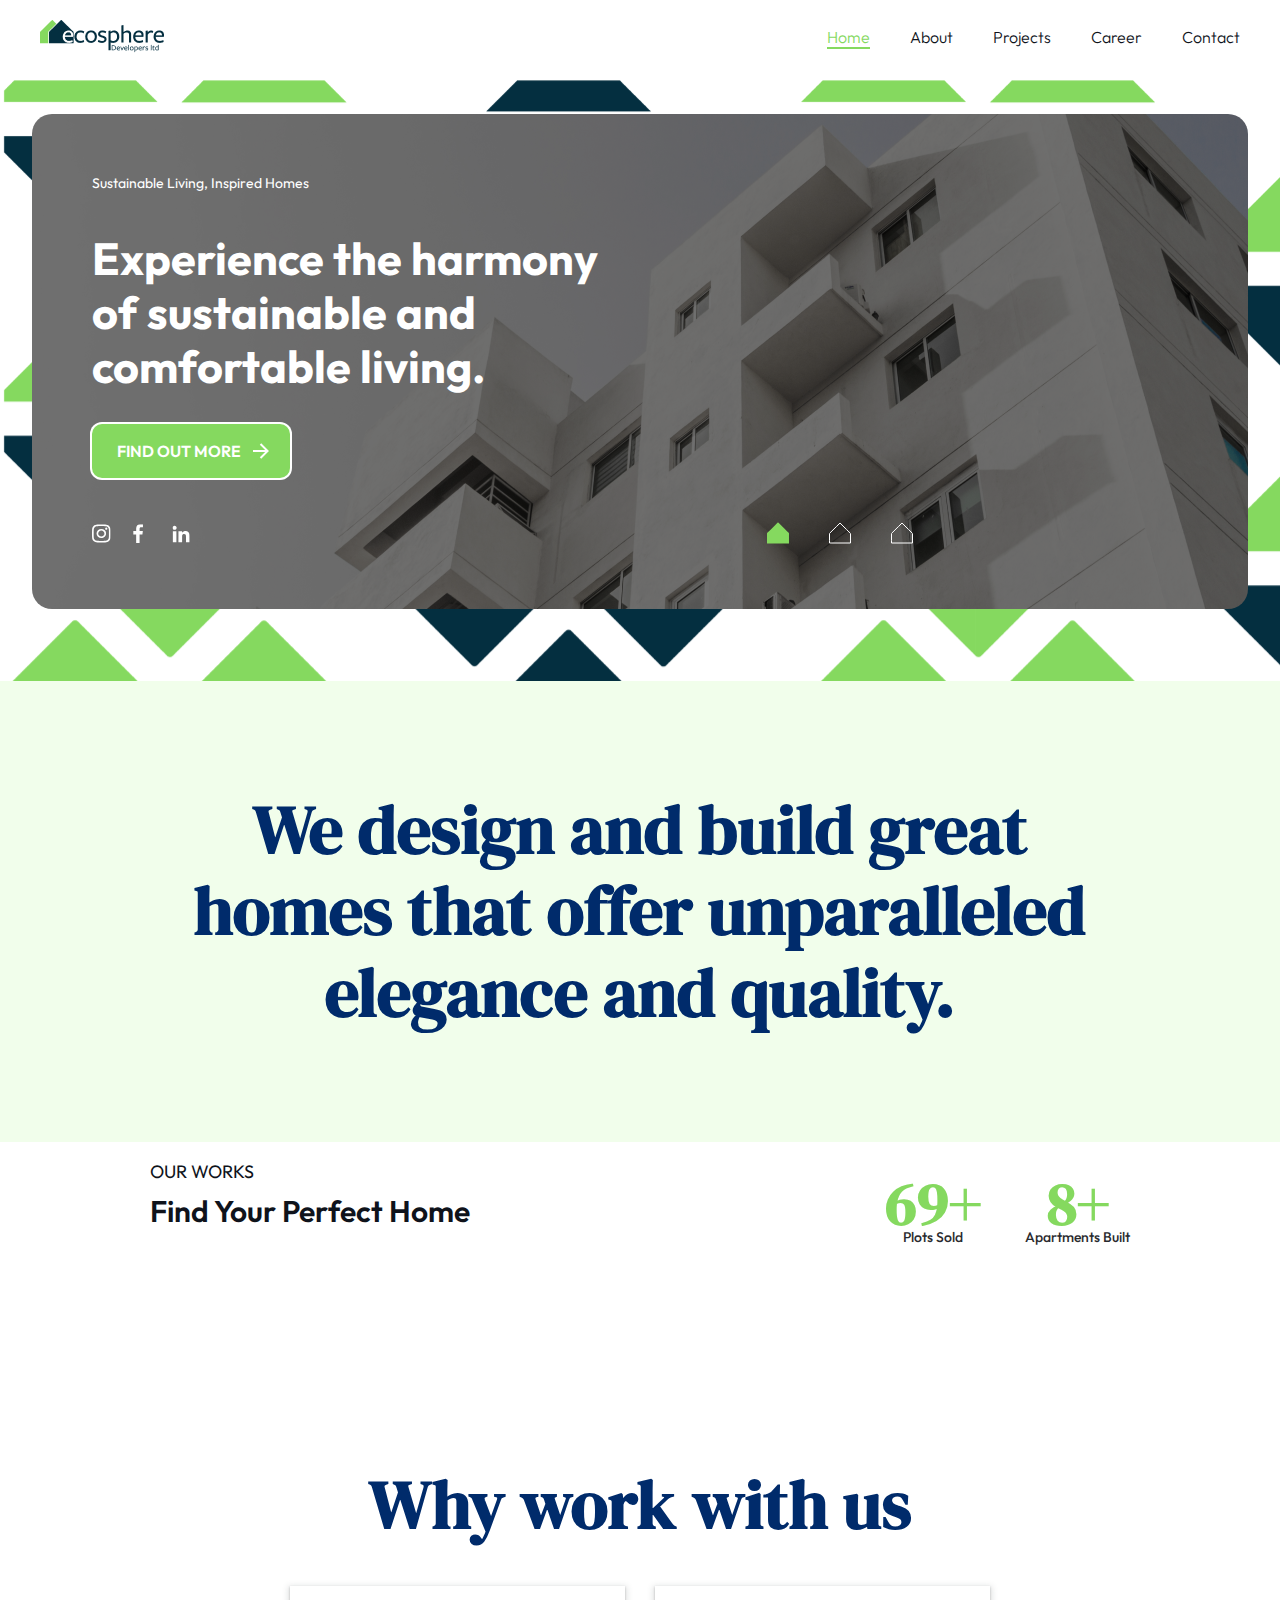
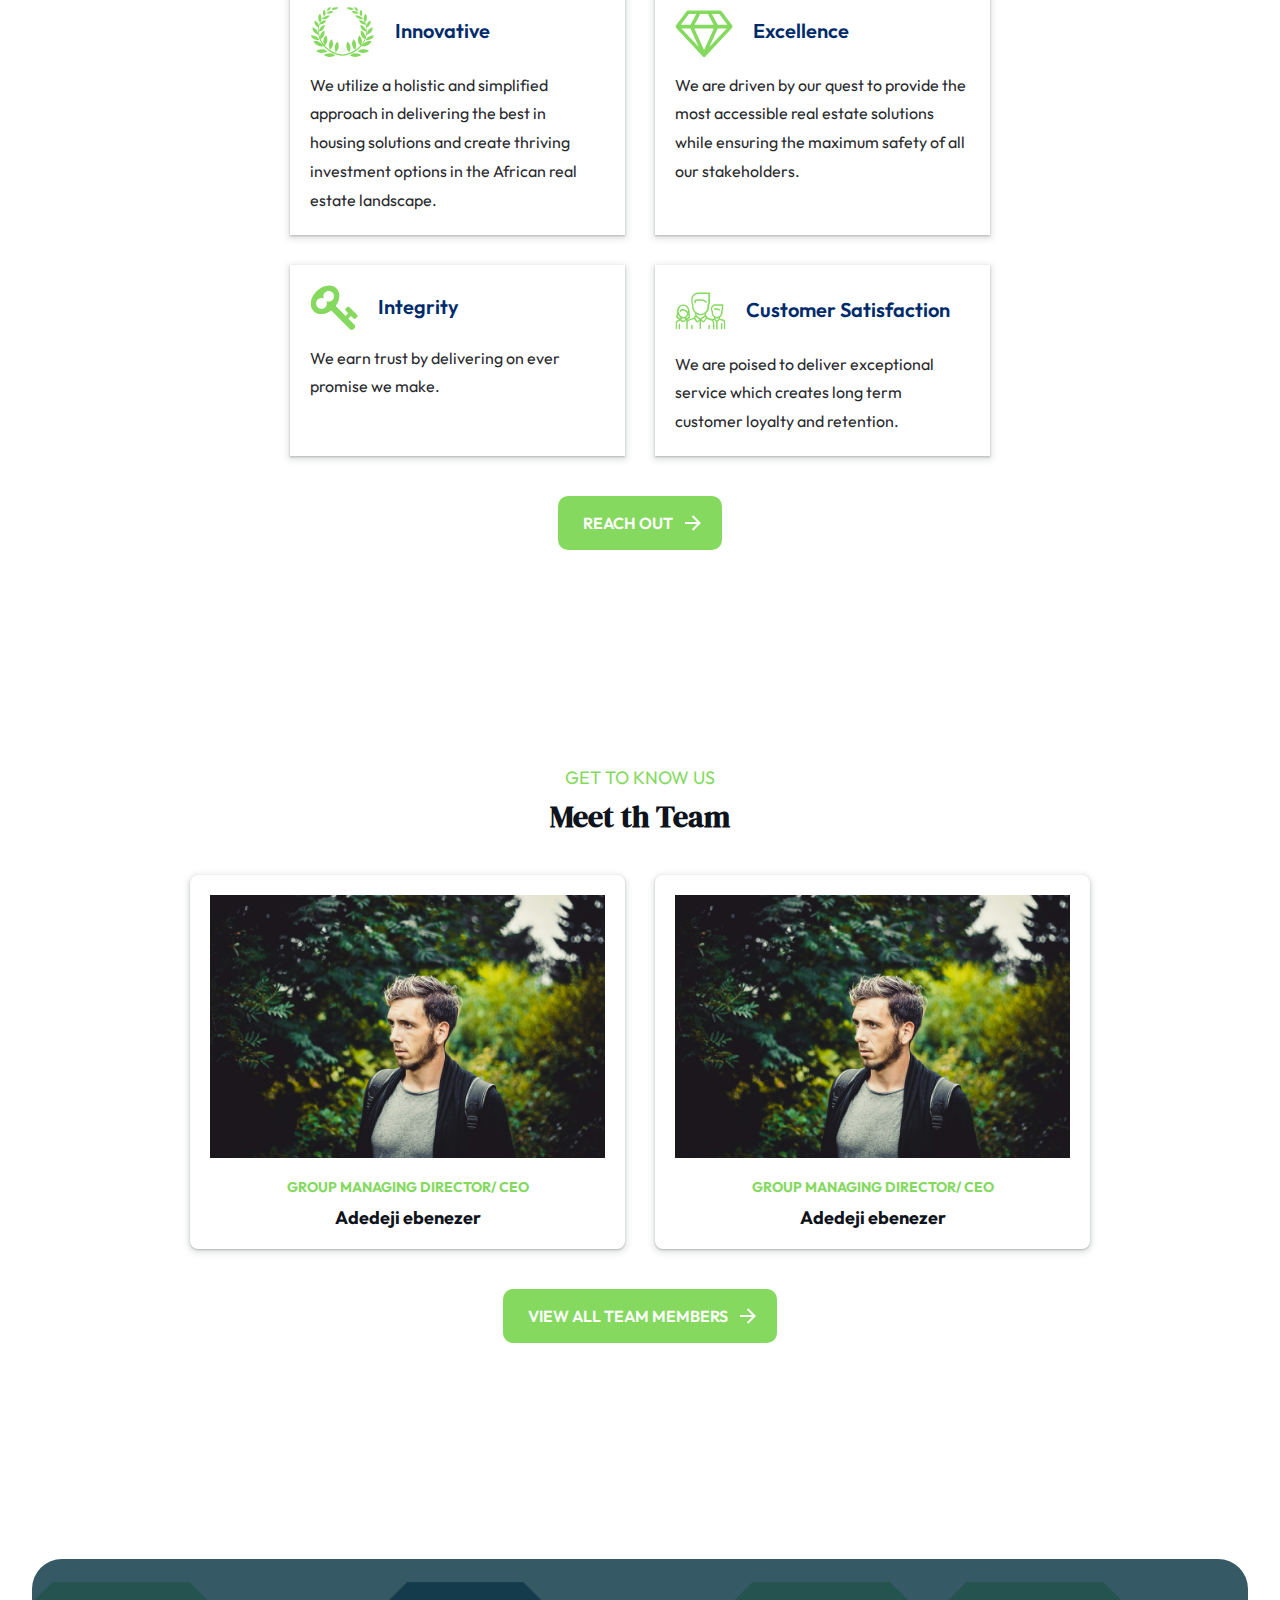
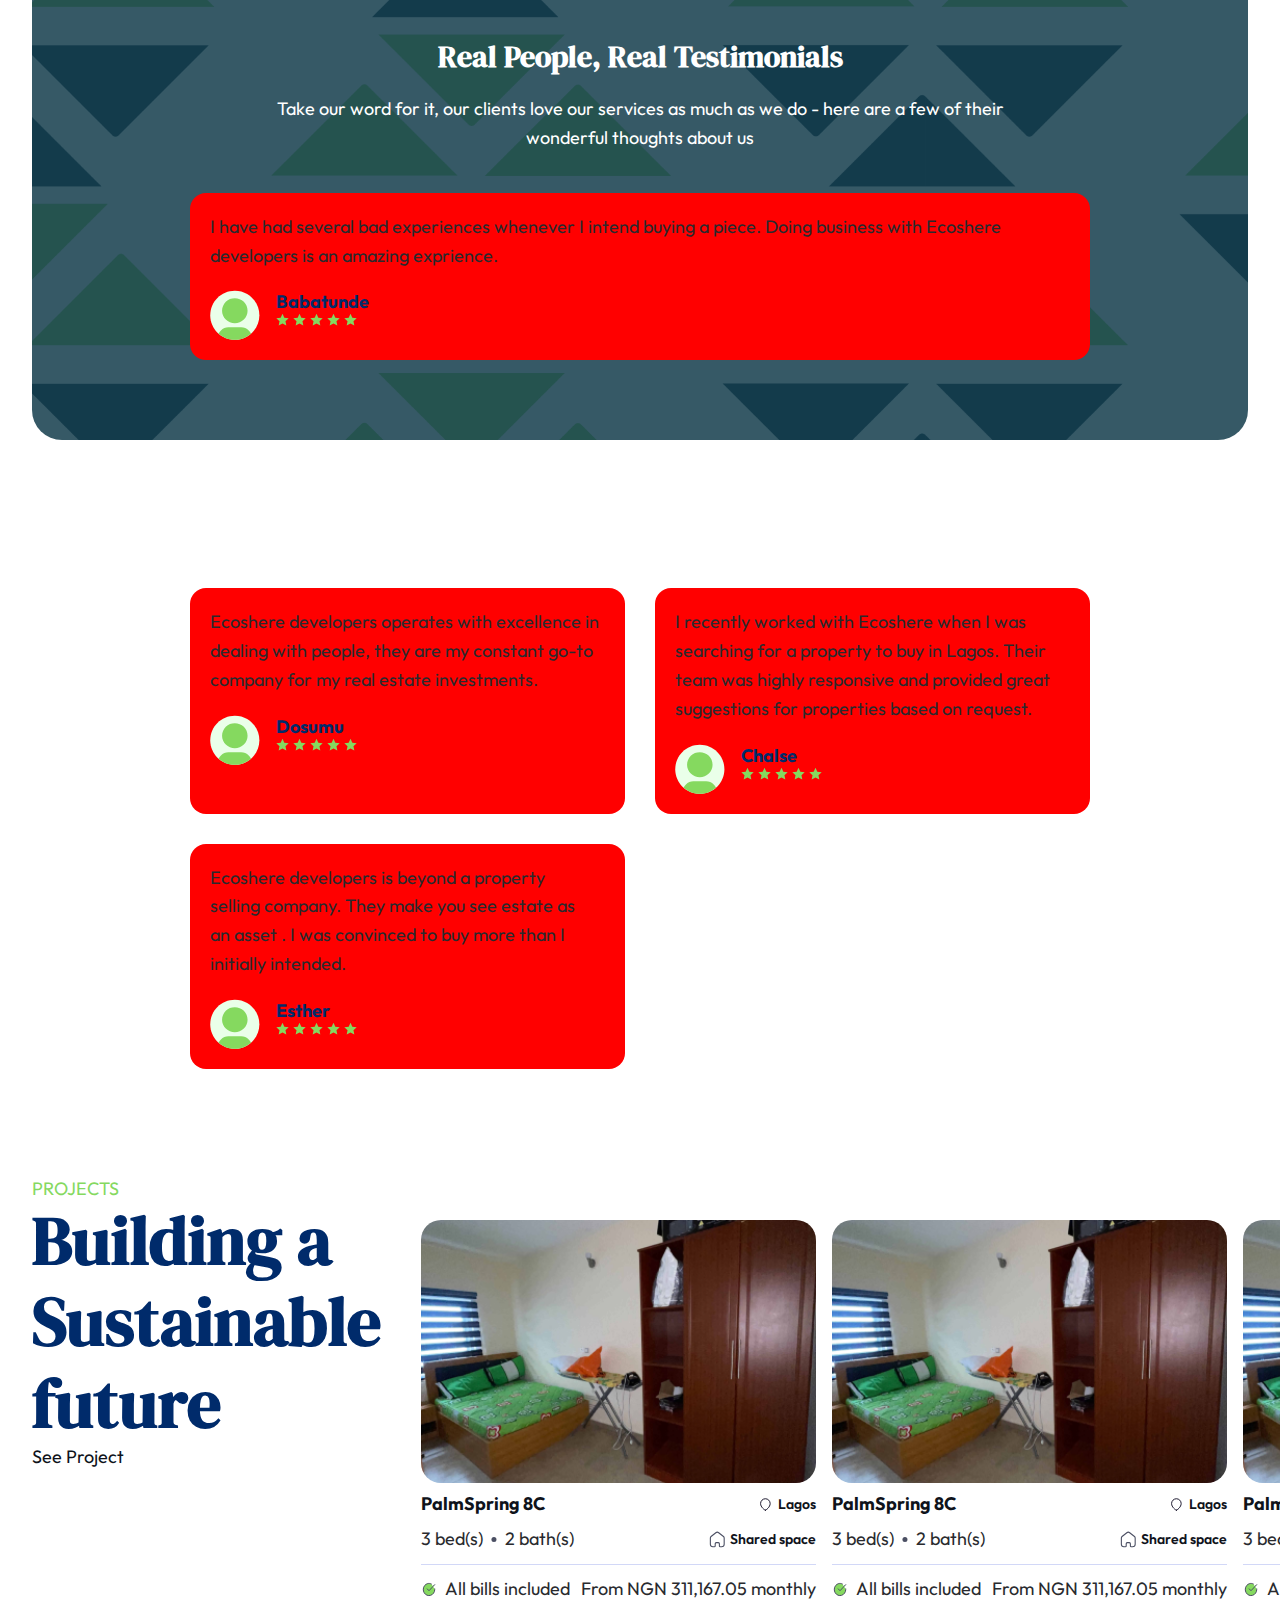
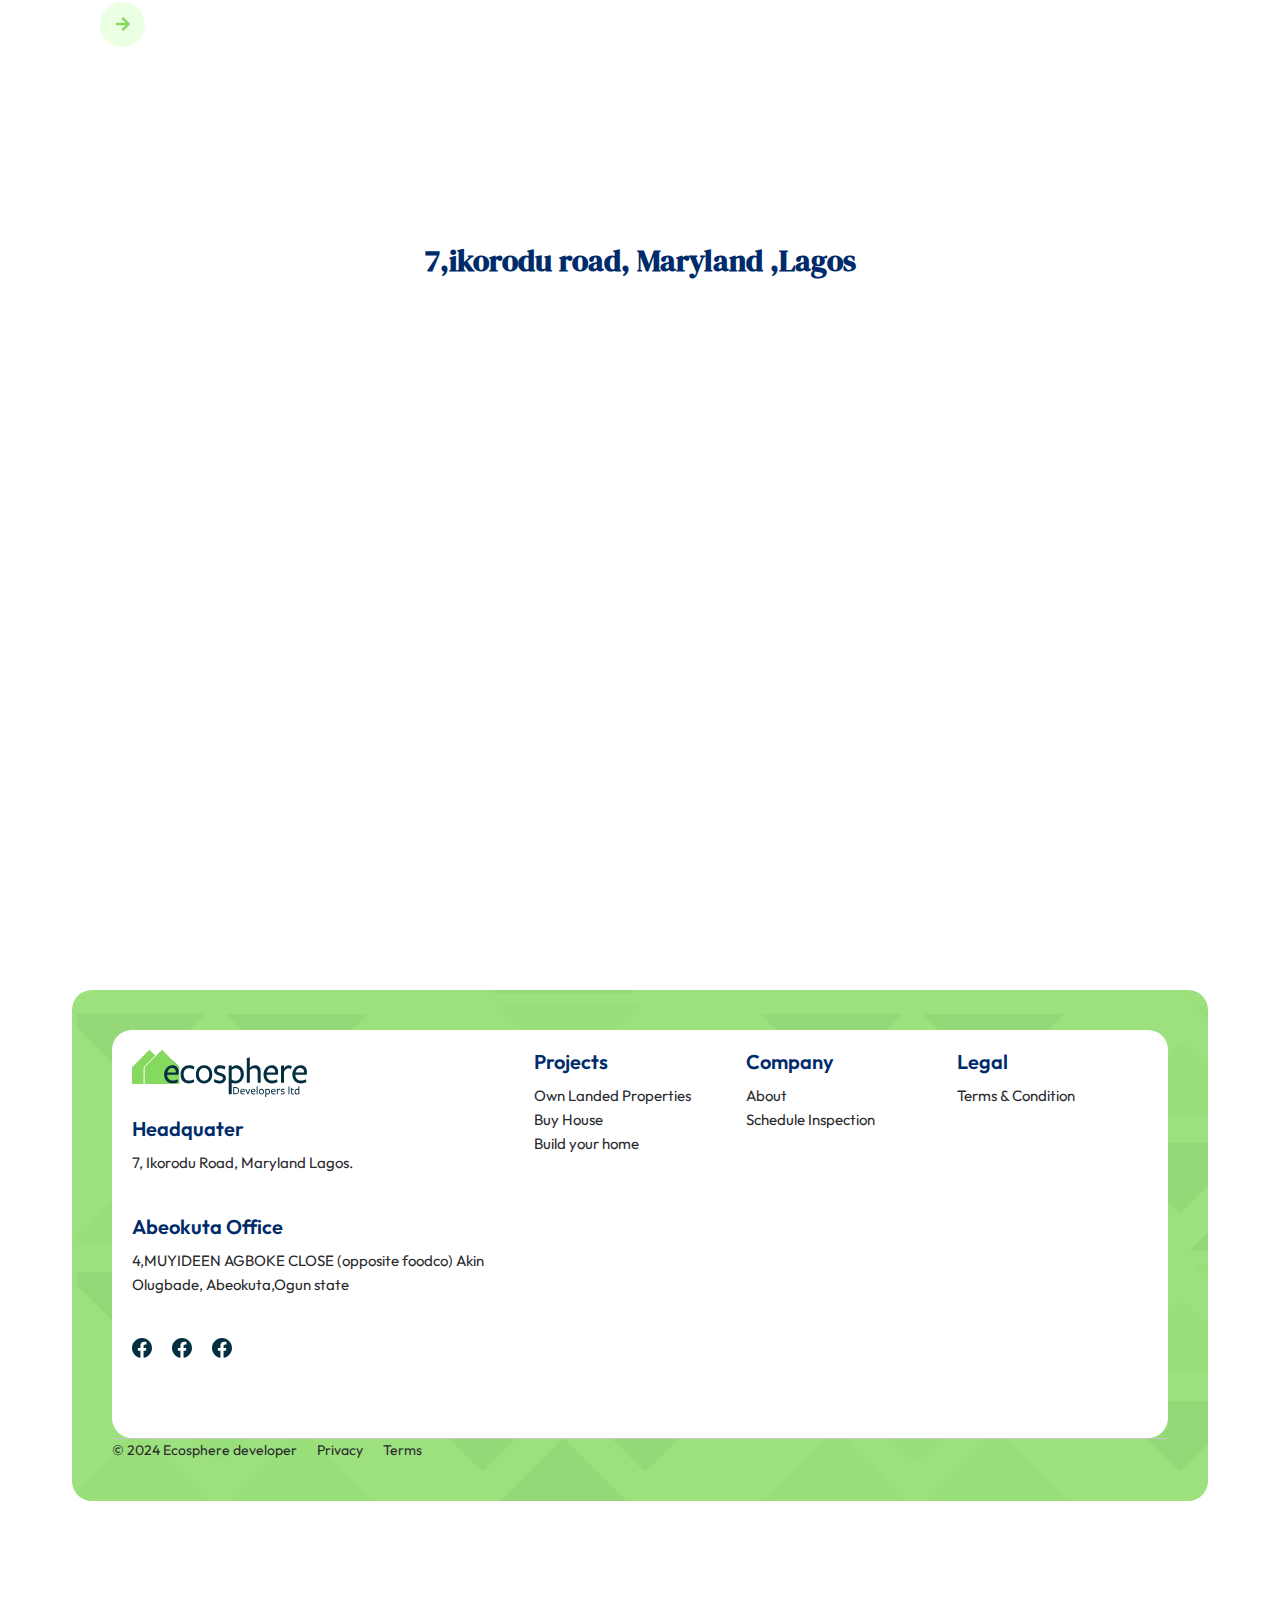
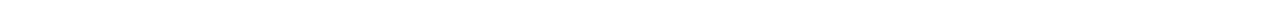
==== commit 403f62b1: "h" ====
--- a/index.html
+++ b/index.html
@@ -382,60 +382,69 @@
             </section>
             <section>
                 <div class="padding_global">
-                  <div class="container_large patterned">
-                    <div class="long-heading">
-                        <h2>Real People, Real Testimonials</h2>
-                        <p>Take our word for it, our clients love our services as much as we do - here are
-                            a few of their wonderful thoughts about us</p>
+                    <div class="container_large patterned">
+                        <div class="long-heading">
+                            <h2>Real People, Real Testimonials</h2>
+                            <p>Take our word for it, our clients love our services as much as we do - here are
+                                a few of their wonderful thoughts about us</p>
+                        </div>
+                        <div class="testimonial-grid">
+                            <div class="testiomo">
+                                <p>I have had several bad experiences whenever I intend
+                                    buying a piece. Doing business with Ecoshere developers is
+                                    an amazing exprience.</p>
+                                <div class="details">
+                                    <img src="asssets/Container.svg" alt="">
+                                  <div class="stared">
+                                    <h4>Babatunde</h4>
+                                    <div class="start">
+                                        <svg width="81" height="15" viewBox="0 0 81 15" fill="none" xmlns="http://www.w3.org/2000/svg">
+                                            <mask id="mask0_166_259" style="mask-type:luminance" maskUnits="userSpaceOnUse" x="0" y="0" width="13" height="14">
+                                            <path d="M12.9999 0.583496H-6.10352e-05V13.5835H12.9999V0.583496Z" fill="white"/>
+                                            </mask>
+                                            <g mask="url(#mask0_166_259)">
+                                            <path d="M6.49997 10.4745L2.6796 12.613L3.53272 8.31866L0.317932 5.34599L4.66589 4.83033L6.49997 0.854492L8.33406 4.83033L12.682 5.34599L9.46722 8.31866L10.3203 12.613L6.49997 10.4745Z" fill="#85D95F"/>
+                                            </g>
+                                            <mask id="mask1_166_259" style="mask-type:luminance" maskUnits="userSpaceOnUse" x="17" y="0" width="13" height="14">
+                                            <path d="M29.9999 0.583496H16.9999V13.5835H29.9999V0.583496Z" fill="white"/>
+                                            </mask>
+                                            <g mask="url(#mask1_166_259)">
+                                            <path d="M23.5 10.4745L19.6796 12.613L20.5327 8.31866L17.3179 5.34599L21.6659 4.83033L23.5 0.854492L25.3341 4.83033L29.682 5.34599L26.4672 8.31866L27.3203 12.613L23.5 10.4745Z" fill="#85D95F"/>
+                                            </g>
+                                            <mask id="mask2_166_259" style="mask-type:luminance" maskUnits="userSpaceOnUse" x="34" y="0" width="13" height="14">
+                                            <path d="M46.9999 0.583496H33.9999V13.5835H46.9999V0.583496Z" fill="white"/>
+                                            </mask>
+                                            <g mask="url(#mask2_166_259)">
+                                            <path d="M40.5 10.4745L36.6796 12.613L37.5327 8.31866L34.3179 5.34599L38.6659 4.83033L40.5 0.854492L42.3341 4.83033L46.682 5.34599L43.4672 8.31866L44.3203 12.613L40.5 10.4745Z" fill="#85D95F"/>
+                                            </g>
+                                            <mask id="mask3_166_259" style="mask-type:luminance" maskUnits="userSpaceOnUse" x="51" y="0" width="13" height="14">
+                                            <path d="M63.9999 0.583496H50.9999V13.5835H63.9999V0.583496Z" fill="white"/>
+                                            </mask>
+                                            <g mask="url(#mask3_166_259)">
+                                            <path d="M57.5 10.4745L53.6796 12.613L54.5327 8.31866L51.3179 5.34599L55.6659 4.83033L57.5 0.854492L59.3341 4.83033L63.682 5.34599L60.4672 8.31866L61.3203 12.613L57.5 10.4745Z" fill="#85D95F"/>
+                                            </g>
+                                            <mask id="mask4_166_259" style="mask-type:luminance" maskUnits="userSpaceOnUse" x="68" y="0" width="13" height="14">
+                                            <path d="M80.9999 0.583496H67.9999V13.5835H80.9999V0.583496Z" fill="white"/>
+                                            </mask>
+                                            <g mask="url(#mask4_166_259)">
+                                            <path d="M74.5 10.4745L70.6796 12.613L71.5327 8.31866L68.3179 5.34599L72.6659 4.83033L74.5 0.854492L76.3341 4.83033L80.682 5.34599L77.4672 8.31866L78.3203 12.613L74.5 10.4745Z" fill="#85D95F"/>
+                                            </g>
+                                            </svg>
+                                            
+                                            
+                                    </div>
+                                  </div>
+                                </div>
+                            </div>
+                        </div>
                     </div>
+                </div>
+            </section>
+            <section>
+               
+                    
                     <div class="testimonial-grid">
-                        <div class="testiomo">
-                            <p>I have had several bad experiences whenever I intend
-                                buying a piece. Doing business with Ecoshere developers is
-                                an amazing exprience.</p>
-                            <div class="details">
-                                <img src="asssets/Container.svg" alt="">
-                              <div class="stared">
-                                <h4>Babatunde</h4>
-                                <div class="start">
-                                    <svg width="81" height="15" viewBox="0 0 81 15" fill="none" xmlns="http://www.w3.org/2000/svg">
-                                        <mask id="mask0_166_259" style="mask-type:luminance" maskUnits="userSpaceOnUse" x="0" y="0" width="13" height="14">
-                                        <path d="M12.9999 0.583496H-6.10352e-05V13.5835H12.9999V0.583496Z" fill="white"/>
-                                        </mask>
-                                        <g mask="url(#mask0_166_259)">
-                                        <path d="M6.49997 10.4745L2.6796 12.613L3.53272 8.31866L0.317932 5.34599L4.66589 4.83033L6.49997 0.854492L8.33406 4.83033L12.682 5.34599L9.46722 8.31866L10.3203 12.613L6.49997 10.4745Z" fill="#85D95F"/>
-                                        </g>
-                                        <mask id="mask1_166_259" style="mask-type:luminance" maskUnits="userSpaceOnUse" x="17" y="0" width="13" height="14">
-                                        <path d="M29.9999 0.583496H16.9999V13.5835H29.9999V0.583496Z" fill="white"/>
-                                        </mask>
-                                        <g mask="url(#mask1_166_259)">
-                                        <path d="M23.5 10.4745L19.6796 12.613L20.5327 8.31866L17.3179 5.34599L21.6659 4.83033L23.5 0.854492L25.3341 4.83033L29.682 5.34599L26.4672 8.31866L27.3203 12.613L23.5 10.4745Z" fill="#85D95F"/>
-                                        </g>
-                                        <mask id="mask2_166_259" style="mask-type:luminance" maskUnits="userSpaceOnUse" x="34" y="0" width="13" height="14">
-                                        <path d="M46.9999 0.583496H33.9999V13.5835H46.9999V0.583496Z" fill="white"/>
-                                        </mask>
-                                        <g mask="url(#mask2_166_259)">
-                                        <path d="M40.5 10.4745L36.6796 12.613L37.5327 8.31866L34.3179 5.34599L38.6659 4.83033L40.5 0.854492L42.3341 4.83033L46.682 5.34599L43.4672 8.31866L44.3203 12.613L40.5 10.4745Z" fill="#85D95F"/>
-                                        </g>
-                                        <mask id="mask3_166_259" style="mask-type:luminance" maskUnits="userSpaceOnUse" x="51" y="0" width="13" height="14">
-                                        <path d="M63.9999 0.583496H50.9999V13.5835H63.9999V0.583496Z" fill="white"/>
-                                        </mask>
-                                        <g mask="url(#mask3_166_259)">
-                                        <path d="M57.5 10.4745L53.6796 12.613L54.5327 8.31866L51.3179 5.34599L55.6659 4.83033L57.5 0.854492L59.3341 4.83033L63.682 5.34599L60.4672 8.31866L61.3203 12.613L57.5 10.4745Z" fill="#85D95F"/>
-                                        </g>
-                                        <mask id="mask4_166_259" style="mask-type:luminance" maskUnits="userSpaceOnUse" x="68" y="0" width="13" height="14">
-                                        <path d="M80.9999 0.583496H67.9999V13.5835H80.9999V0.583496Z" fill="white"/>
-                                        </mask>
-                                        <g mask="url(#mask4_166_259)">
-                                        <path d="M74.5 10.4745L70.6796 12.613L71.5327 8.31866L68.3179 5.34599L72.6659 4.83033L74.5 0.854492L76.3341 4.83033L80.682 5.34599L77.4672 8.31866L78.3203 12.613L74.5 10.4745Z" fill="#85D95F"/>
-                                        </g>
-                                        </svg>
-                                        
-                                        
-                                </div>
-                              </div>
-                            </div>
-                        </div>
+                        
 
                         <div class="testiomo">
                             <p>Ecoshere developers operates with excellence in dealing
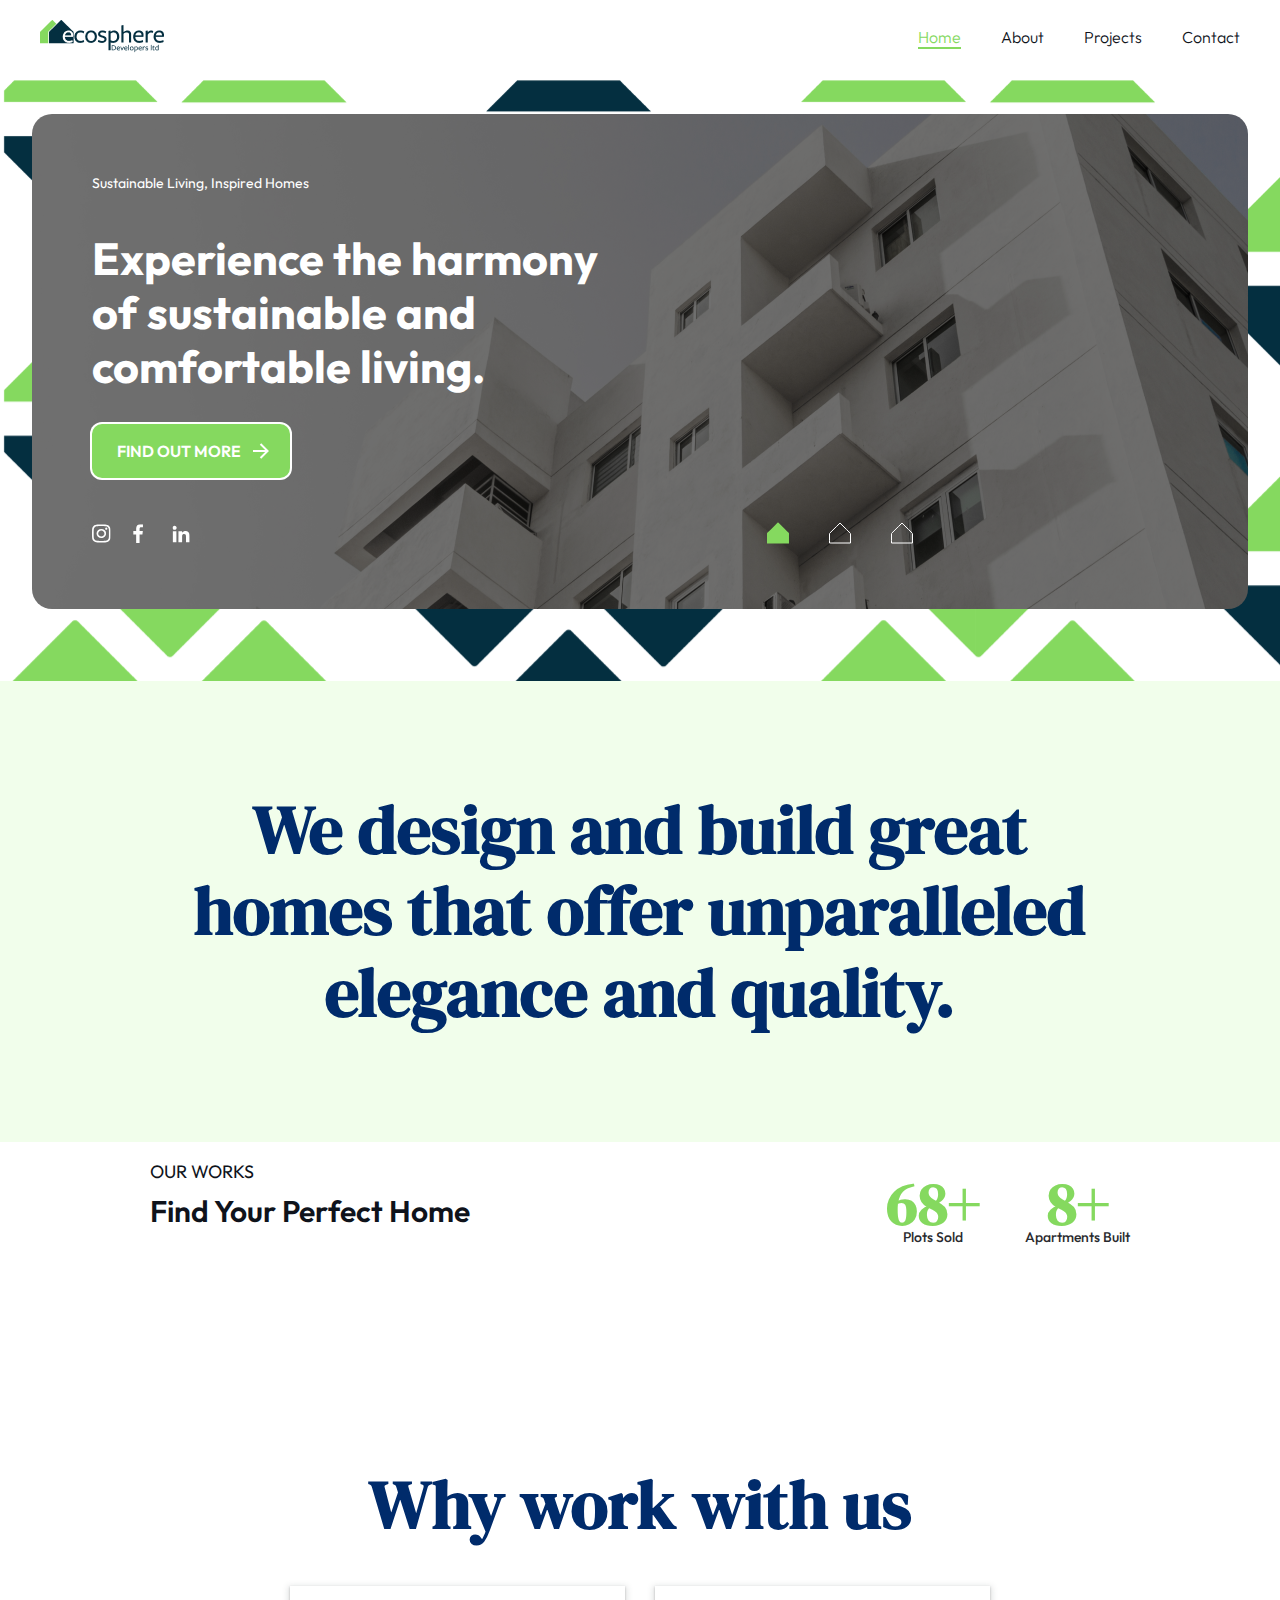
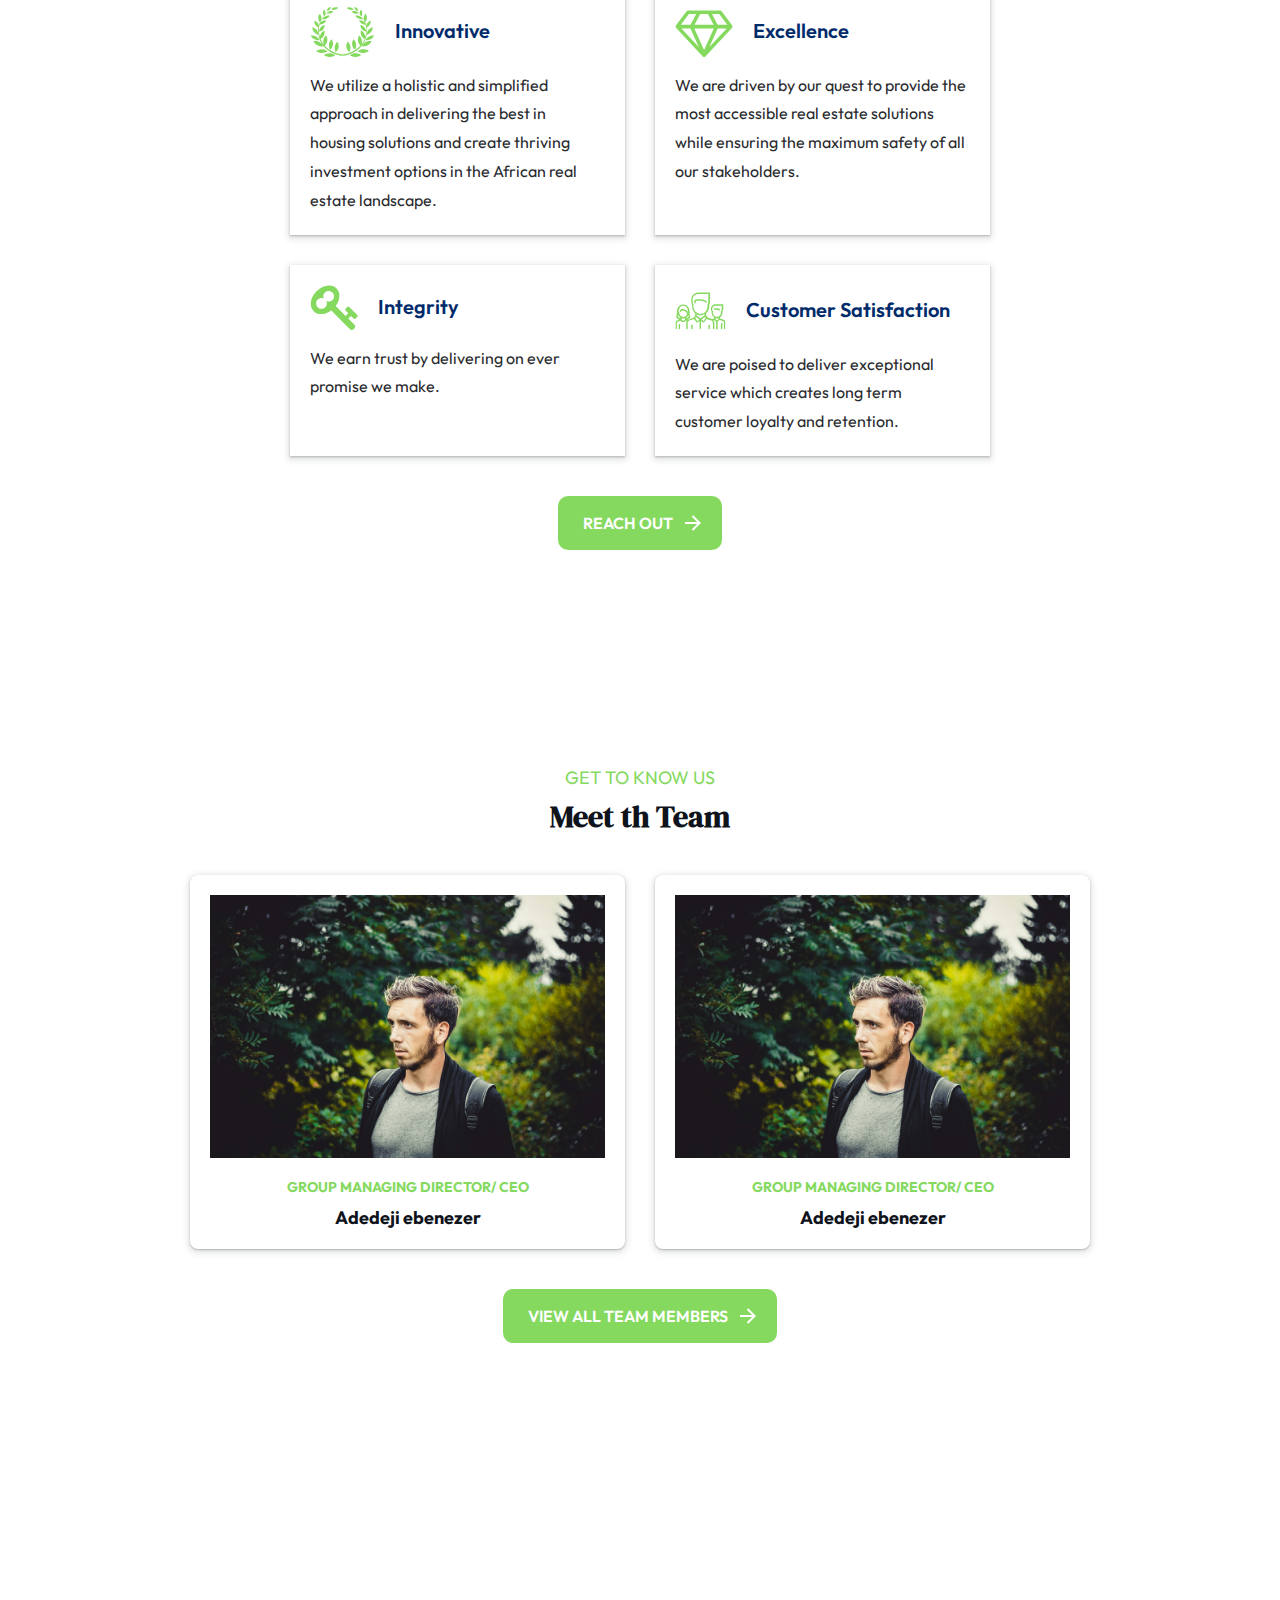
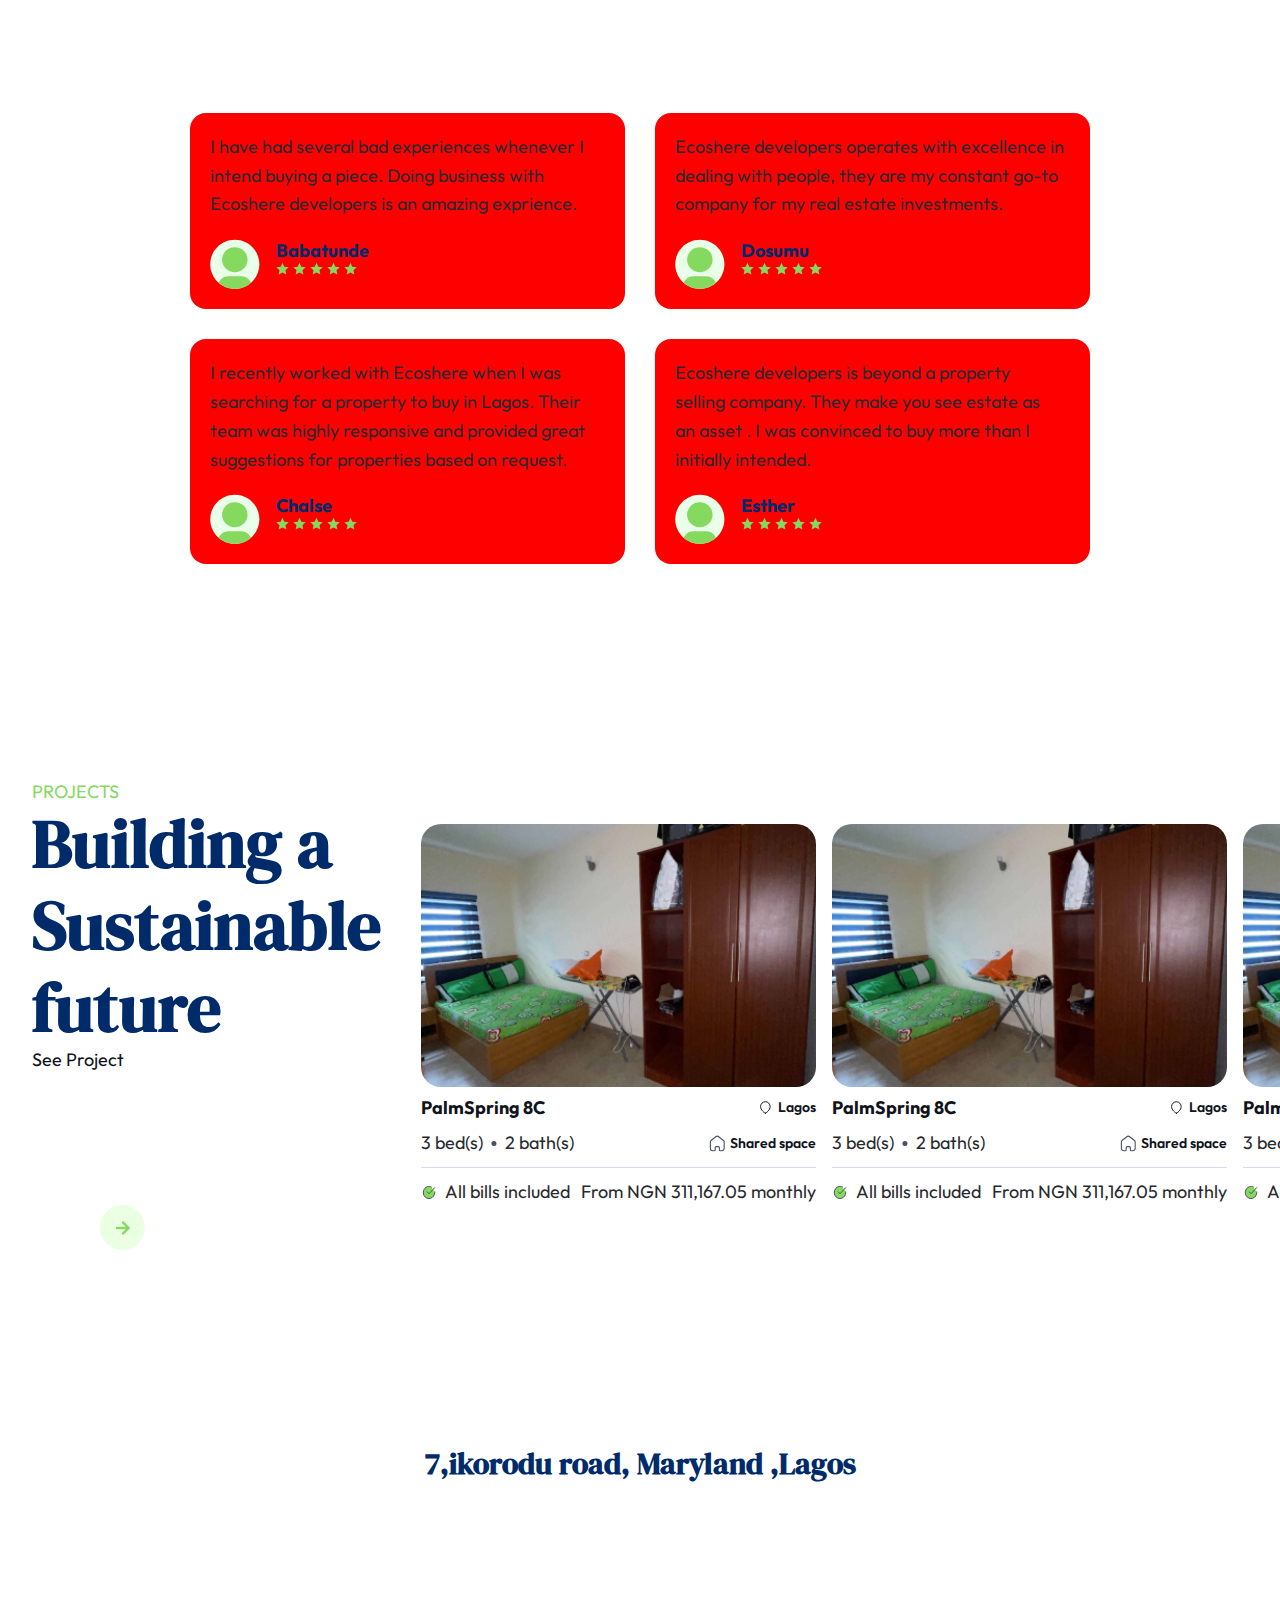
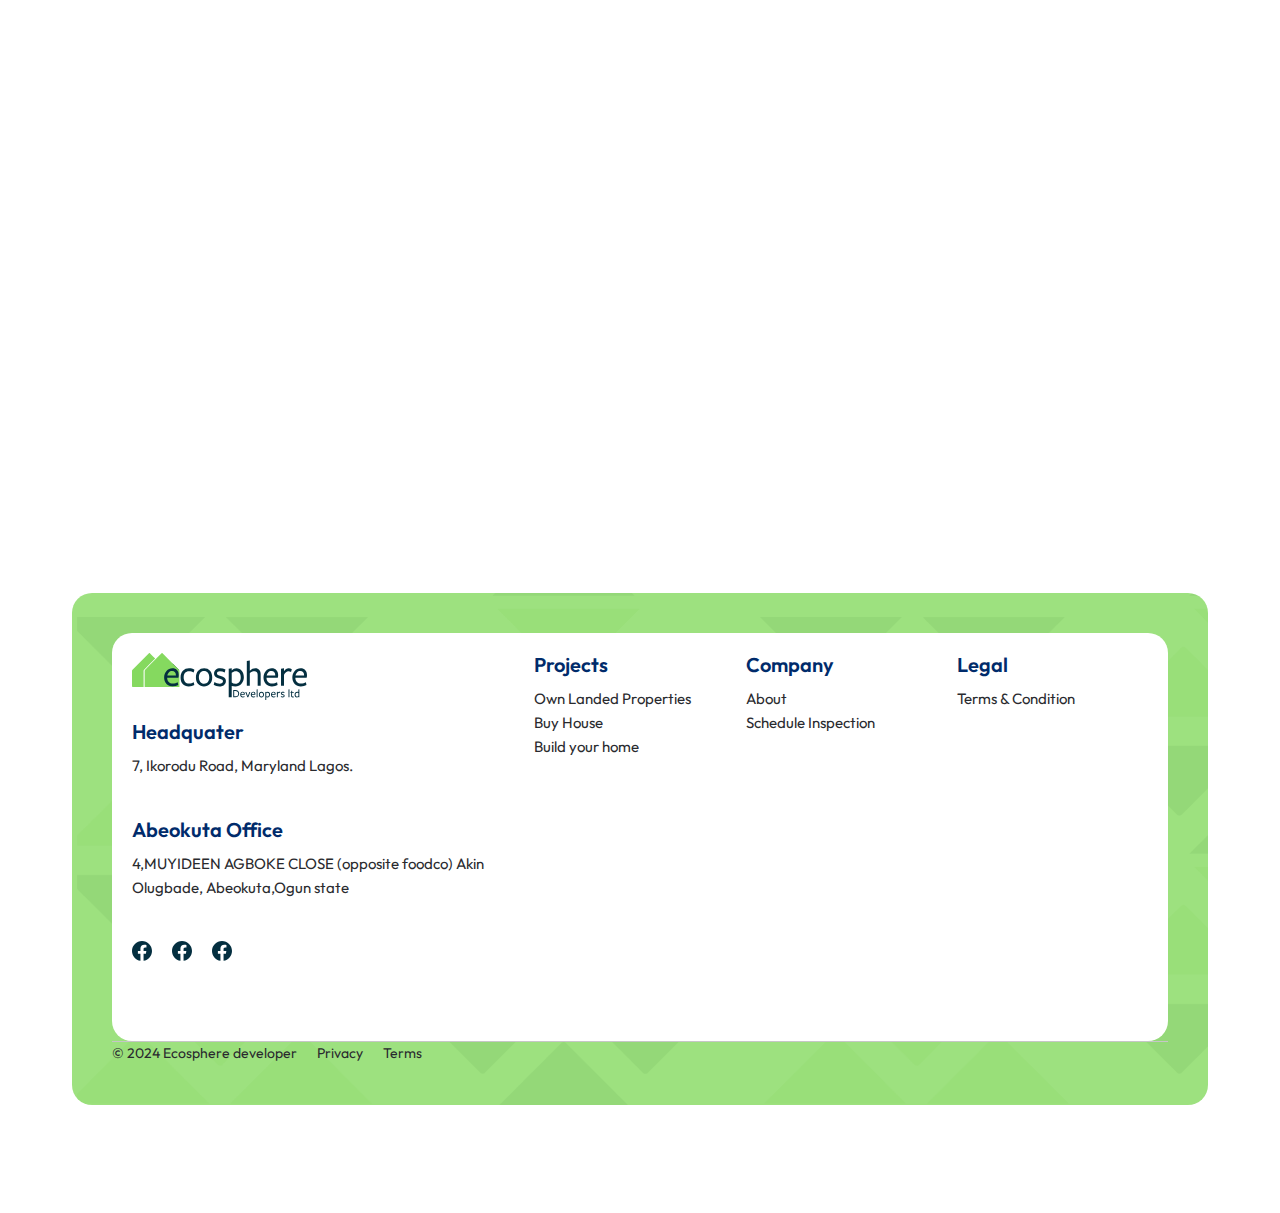
==== commit c459ed03: "H" ====
--- a/index.html
+++ b/index.html
@@ -49,7 +49,6 @@
                   
                 </li>
                   <li><a href="projects.html" class="ava">Projects</a></li>
-                  <li><a href="career.html" class="ava">Career</a></li>
                   <li><a href="contact.html" class="ava">Contact</a></li>
                  
                  
@@ -380,71 +379,63 @@
                   </div>
                 </div>
             </section>
+            
             <section>
                 <div class="padding_global">
-                    <div class="container_large patterned">
-                        <div class="long-heading">
-                            <h2>Real People, Real Testimonials</h2>
-                            <p>Take our word for it, our clients love our services as much as we do - here are
-                                a few of their wonderful thoughts about us</p>
-                        </div>
-                        <div class="testimonial-grid">
-                            <div class="testiomo">
-                                <p>I have had several bad experiences whenever I intend
-                                    buying a piece. Doing business with Ecoshere developers is
-                                    an amazing exprience.</p>
-                                <div class="details">
-                                    <img src="asssets/Container.svg" alt="">
-                                  <div class="stared">
-                                    <h4>Babatunde</h4>
-                                    <div class="start">
-                                        <svg width="81" height="15" viewBox="0 0 81 15" fill="none" xmlns="http://www.w3.org/2000/svg">
-                                            <mask id="mask0_166_259" style="mask-type:luminance" maskUnits="userSpaceOnUse" x="0" y="0" width="13" height="14">
-                                            <path d="M12.9999 0.583496H-6.10352e-05V13.5835H12.9999V0.583496Z" fill="white"/>
-                                            </mask>
-                                            <g mask="url(#mask0_166_259)">
-                                            <path d="M6.49997 10.4745L2.6796 12.613L3.53272 8.31866L0.317932 5.34599L4.66589 4.83033L6.49997 0.854492L8.33406 4.83033L12.682 5.34599L9.46722 8.31866L10.3203 12.613L6.49997 10.4745Z" fill="#85D95F"/>
-                                            </g>
-                                            <mask id="mask1_166_259" style="mask-type:luminance" maskUnits="userSpaceOnUse" x="17" y="0" width="13" height="14">
-                                            <path d="M29.9999 0.583496H16.9999V13.5835H29.9999V0.583496Z" fill="white"/>
-                                            </mask>
-                                            <g mask="url(#mask1_166_259)">
-                                            <path d="M23.5 10.4745L19.6796 12.613L20.5327 8.31866L17.3179 5.34599L21.6659 4.83033L23.5 0.854492L25.3341 4.83033L29.682 5.34599L26.4672 8.31866L27.3203 12.613L23.5 10.4745Z" fill="#85D95F"/>
-                                            </g>
-                                            <mask id="mask2_166_259" style="mask-type:luminance" maskUnits="userSpaceOnUse" x="34" y="0" width="13" height="14">
-                                            <path d="M46.9999 0.583496H33.9999V13.5835H46.9999V0.583496Z" fill="white"/>
-                                            </mask>
-                                            <g mask="url(#mask2_166_259)">
-                                            <path d="M40.5 10.4745L36.6796 12.613L37.5327 8.31866L34.3179 5.34599L38.6659 4.83033L40.5 0.854492L42.3341 4.83033L46.682 5.34599L43.4672 8.31866L44.3203 12.613L40.5 10.4745Z" fill="#85D95F"/>
-                                            </g>
-                                            <mask id="mask3_166_259" style="mask-type:luminance" maskUnits="userSpaceOnUse" x="51" y="0" width="13" height="14">
-                                            <path d="M63.9999 0.583496H50.9999V13.5835H63.9999V0.583496Z" fill="white"/>
-                                            </mask>
-                                            <g mask="url(#mask3_166_259)">
-                                            <path d="M57.5 10.4745L53.6796 12.613L54.5327 8.31866L51.3179 5.34599L55.6659 4.83033L57.5 0.854492L59.3341 4.83033L63.682 5.34599L60.4672 8.31866L61.3203 12.613L57.5 10.4745Z" fill="#85D95F"/>
-                                            </g>
-                                            <mask id="mask4_166_259" style="mask-type:luminance" maskUnits="userSpaceOnUse" x="68" y="0" width="13" height="14">
-                                            <path d="M80.9999 0.583496H67.9999V13.5835H80.9999V0.583496Z" fill="white"/>
-                                            </mask>
-                                            <g mask="url(#mask4_166_259)">
-                                            <path d="M74.5 10.4745L70.6796 12.613L71.5327 8.31866L68.3179 5.34599L72.6659 4.83033L74.5 0.854492L76.3341 4.83033L80.682 5.34599L77.4672 8.31866L78.3203 12.613L74.5 10.4745Z" fill="#85D95F"/>
-                                            </g>
-                                            </svg>
-                                            
-                                            
-                                    </div>
-                                  </div>
-                                </div>
-                            </div>
-                        </div>
+                  <div class="container_large">
+                    <div class="long-heading">
+                        <h2>Real People, Real Testimonials</h2>
+                        <p>Take our word for it, our clients love our services as much as we do - here are
+                            a few of their wonderful thoughts about us</p>
                     </div>
-                </div>
-            </section>
-            <section>
-               
-                    
                     <div class="testimonial-grid">
-                        
+                        <div class="testiomo">
+                            <p>I have had several bad experiences whenever I intend
+                                buying a piece. Doing business with Ecoshere developers is
+                                an amazing exprience.</p>
+                            <div class="details">
+                                <img src="asssets/Container.svg" alt="">
+                              <div class="stared">
+                                <h4>Babatunde</h4>
+                                <div class="start">
+                                    <svg width="81" height="15" viewBox="0 0 81 15" fill="none" xmlns="http://www.w3.org/2000/svg">
+                                        <mask id="mask0_166_259" style="mask-type:luminance" maskUnits="userSpaceOnUse" x="0" y="0" width="13" height="14">
+                                        <path d="M12.9999 0.583496H-6.10352e-05V13.5835H12.9999V0.583496Z" fill="white"/>
+                                        </mask>
+                                        <g mask="url(#mask0_166_259)">
+                                        <path d="M6.49997 10.4745L2.6796 12.613L3.53272 8.31866L0.317932 5.34599L4.66589 4.83033L6.49997 0.854492L8.33406 4.83033L12.682 5.34599L9.46722 8.31866L10.3203 12.613L6.49997 10.4745Z" fill="#85D95F"/>
+                                        </g>
+                                        <mask id="mask1_166_259" style="mask-type:luminance" maskUnits="userSpaceOnUse" x="17" y="0" width="13" height="14">
+                                        <path d="M29.9999 0.583496H16.9999V13.5835H29.9999V0.583496Z" fill="white"/>
+                                        </mask>
+                                        <g mask="url(#mask1_166_259)">
+                                        <path d="M23.5 10.4745L19.6796 12.613L20.5327 8.31866L17.3179 5.34599L21.6659 4.83033L23.5 0.854492L25.3341 4.83033L29.682 5.34599L26.4672 8.31866L27.3203 12.613L23.5 10.4745Z" fill="#85D95F"/>
+                                        </g>
+                                        <mask id="mask2_166_259" style="mask-type:luminance" maskUnits="userSpaceOnUse" x="34" y="0" width="13" height="14">
+                                        <path d="M46.9999 0.583496H33.9999V13.5835H46.9999V0.583496Z" fill="white"/>
+                                        </mask>
+                                        <g mask="url(#mask2_166_259)">
+                                        <path d="M40.5 10.4745L36.6796 12.613L37.5327 8.31866L34.3179 5.34599L38.6659 4.83033L40.5 0.854492L42.3341 4.83033L46.682 5.34599L43.4672 8.31866L44.3203 12.613L40.5 10.4745Z" fill="#85D95F"/>
+                                        </g>
+                                        <mask id="mask3_166_259" style="mask-type:luminance" maskUnits="userSpaceOnUse" x="51" y="0" width="13" height="14">
+                                        <path d="M63.9999 0.583496H50.9999V13.5835H63.9999V0.583496Z" fill="white"/>
+                                        </mask>
+                                        <g mask="url(#mask3_166_259)">
+                                        <path d="M57.5 10.4745L53.6796 12.613L54.5327 8.31866L51.3179 5.34599L55.6659 4.83033L57.5 0.854492L59.3341 4.83033L63.682 5.34599L60.4672 8.31866L61.3203 12.613L57.5 10.4745Z" fill="#85D95F"/>
+                                        </g>
+                                        <mask id="mask4_166_259" style="mask-type:luminance" maskUnits="userSpaceOnUse" x="68" y="0" width="13" height="14">
+                                        <path d="M80.9999 0.583496H67.9999V13.5835H80.9999V0.583496Z" fill="white"/>
+                                        </mask>
+                                        <g mask="url(#mask4_166_259)">
+                                        <path d="M74.5 10.4745L70.6796 12.613L71.5327 8.31866L68.3179 5.34599L72.6659 4.83033L74.5 0.854492L76.3341 4.83033L80.682 5.34599L77.4672 8.31866L78.3203 12.613L74.5 10.4745Z" fill="#85D95F"/>
+                                        </g>
+                                        </svg>
+                                        
+                                        
+                                </div>
+                              </div>
+                            </div>
+                        </div>
 
                         <div class="testiomo">
                             <p>Ecoshere developers operates with excellence in dealing
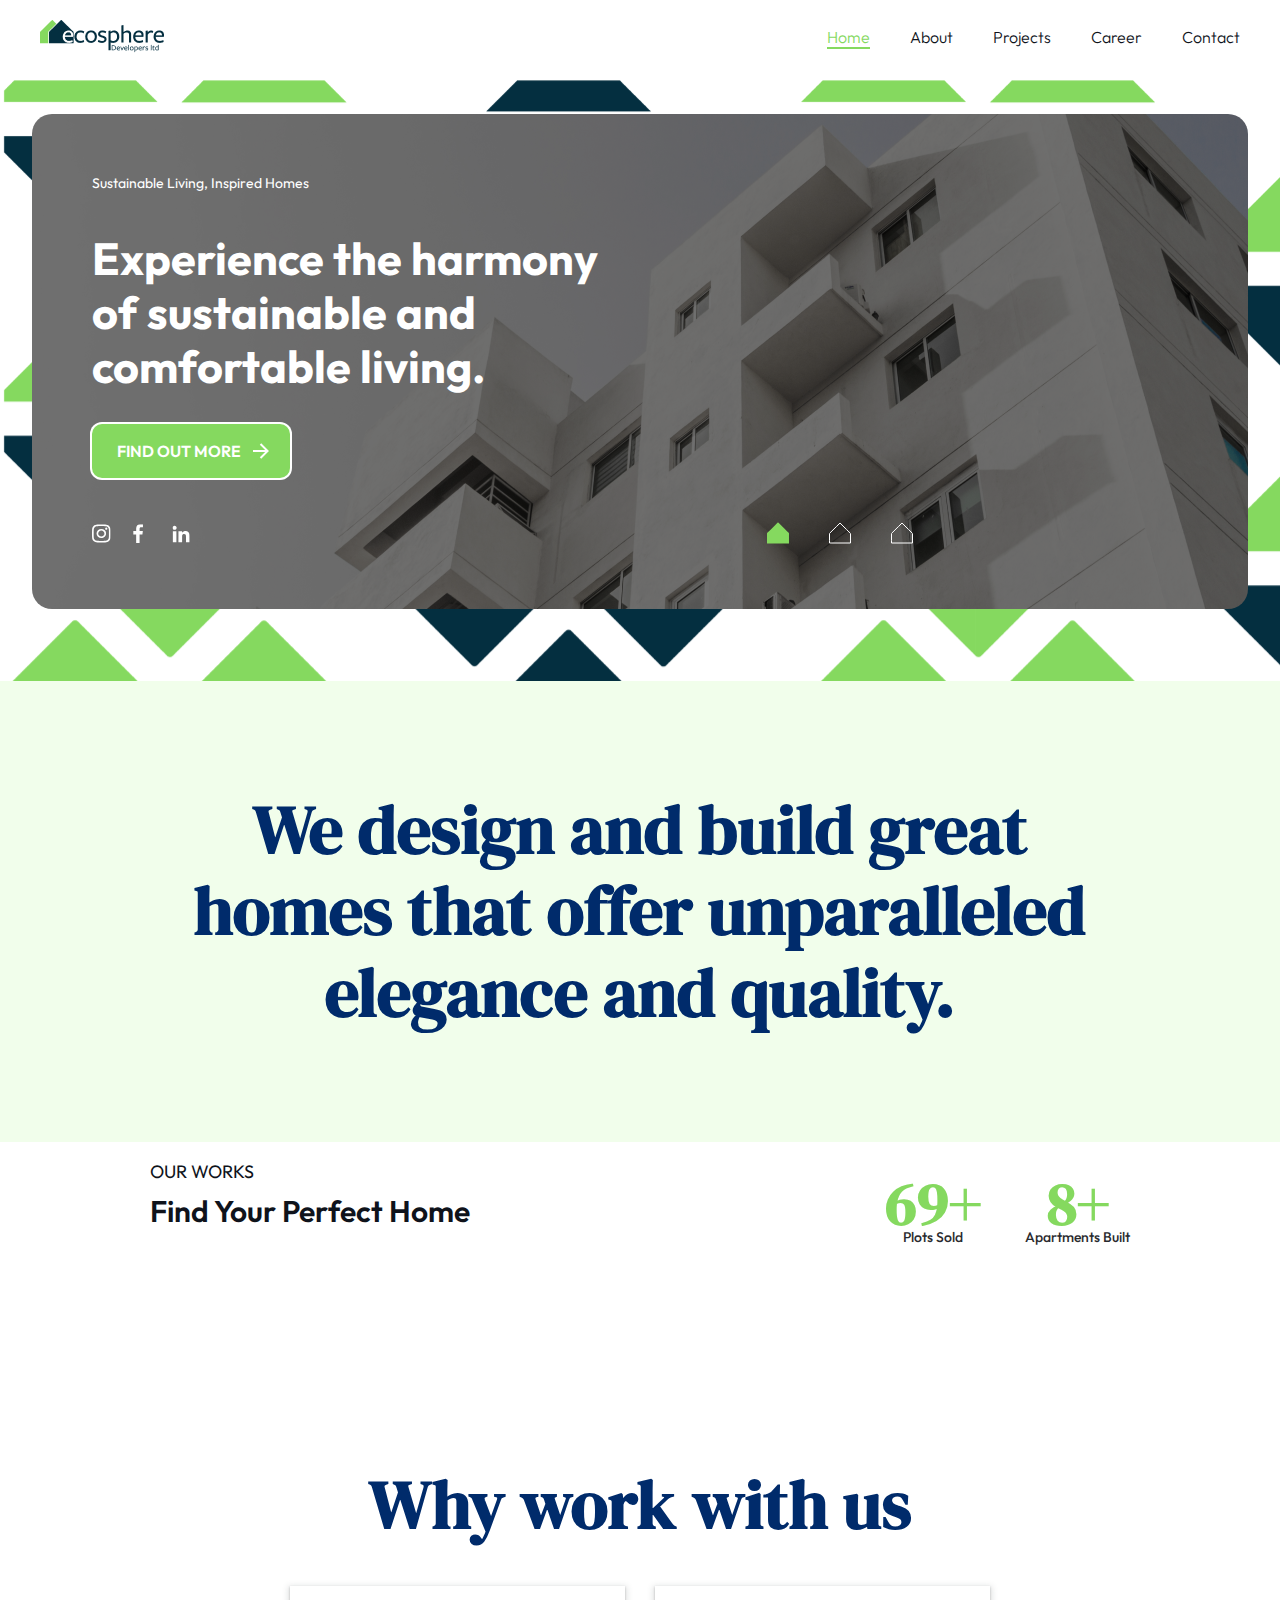
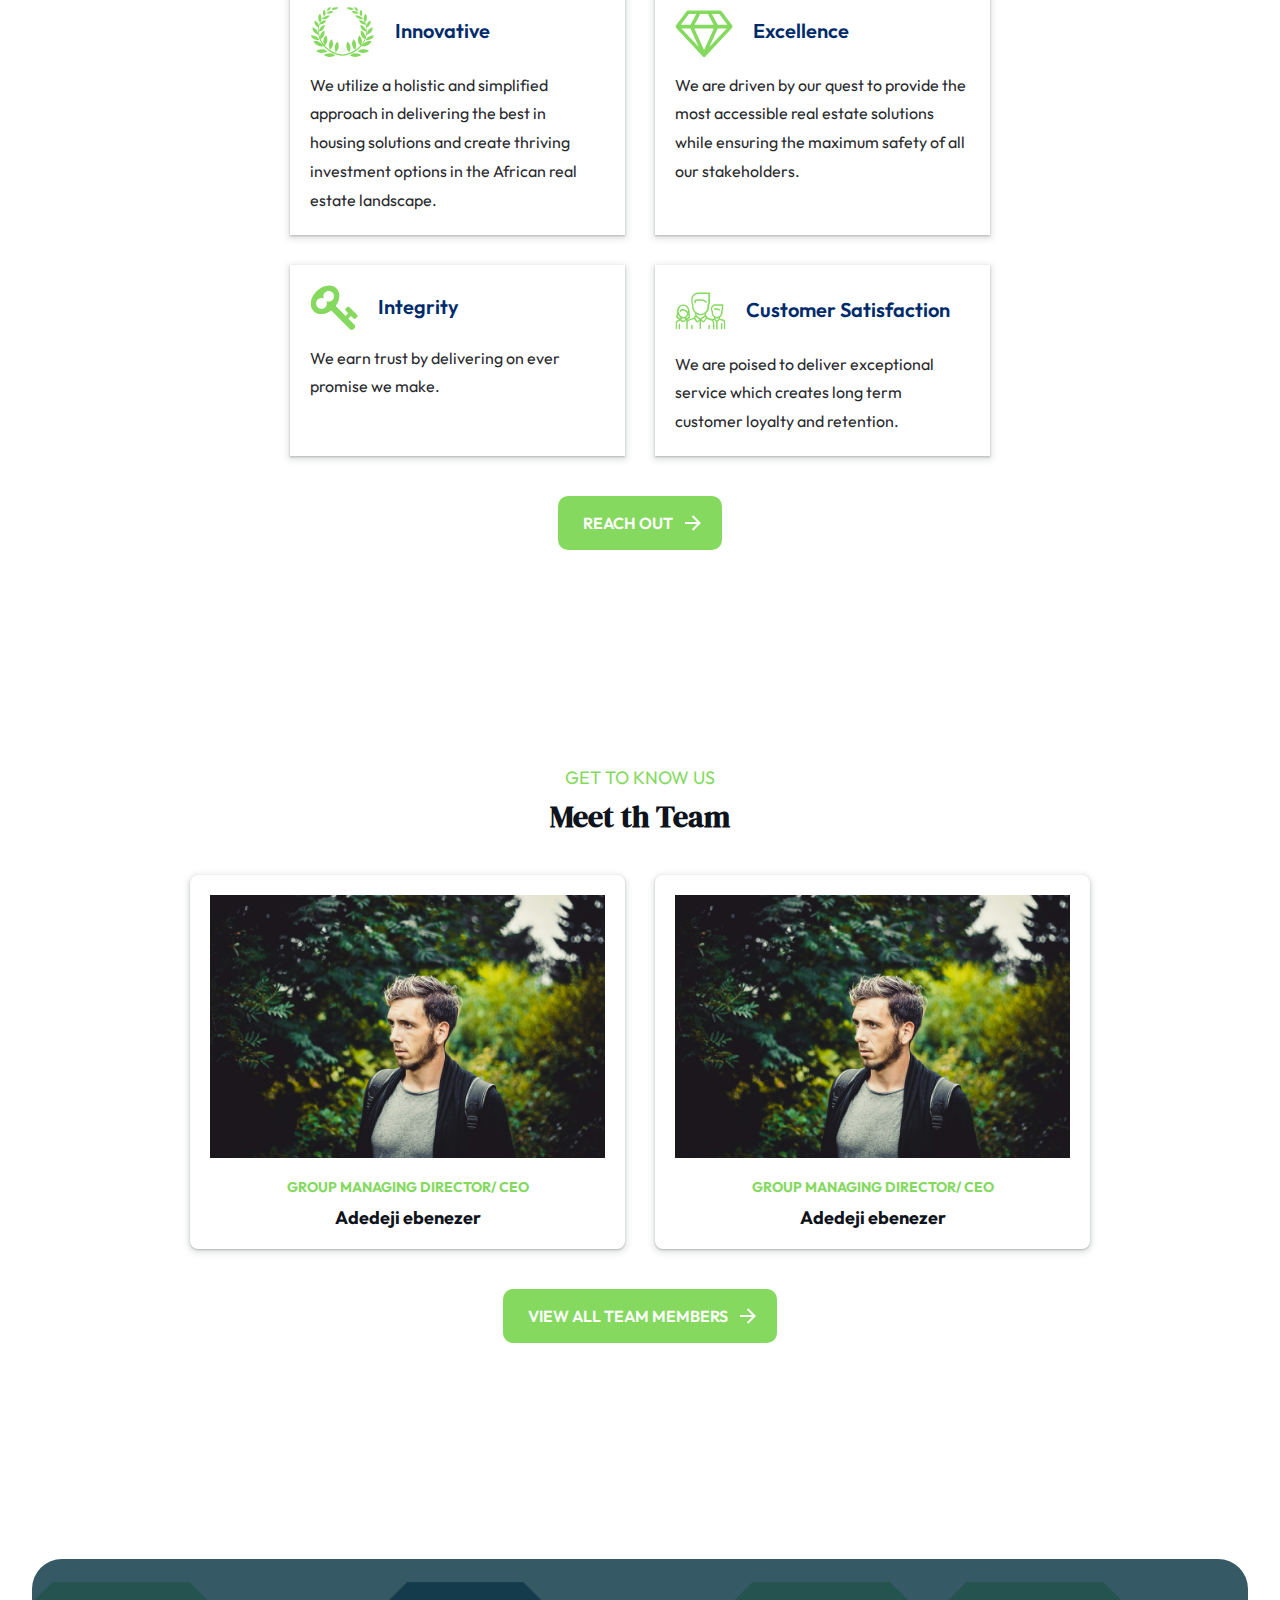
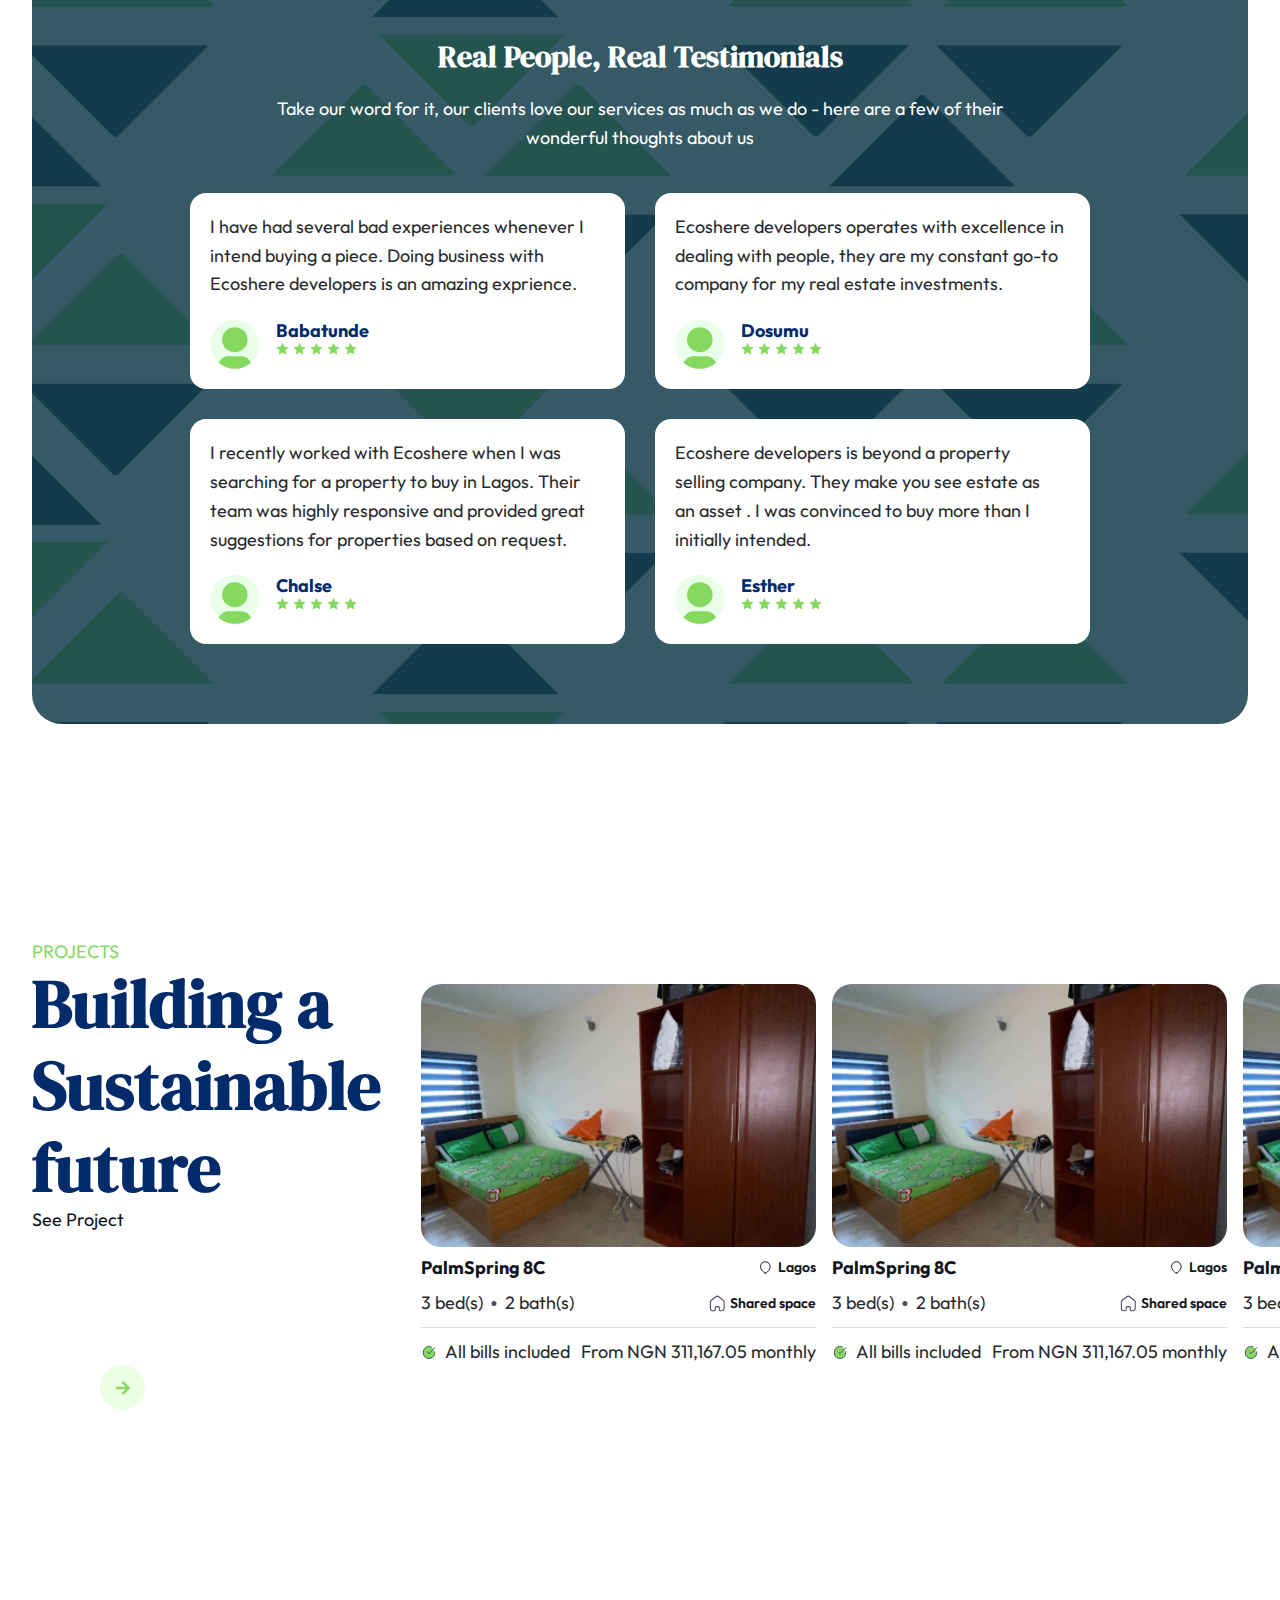
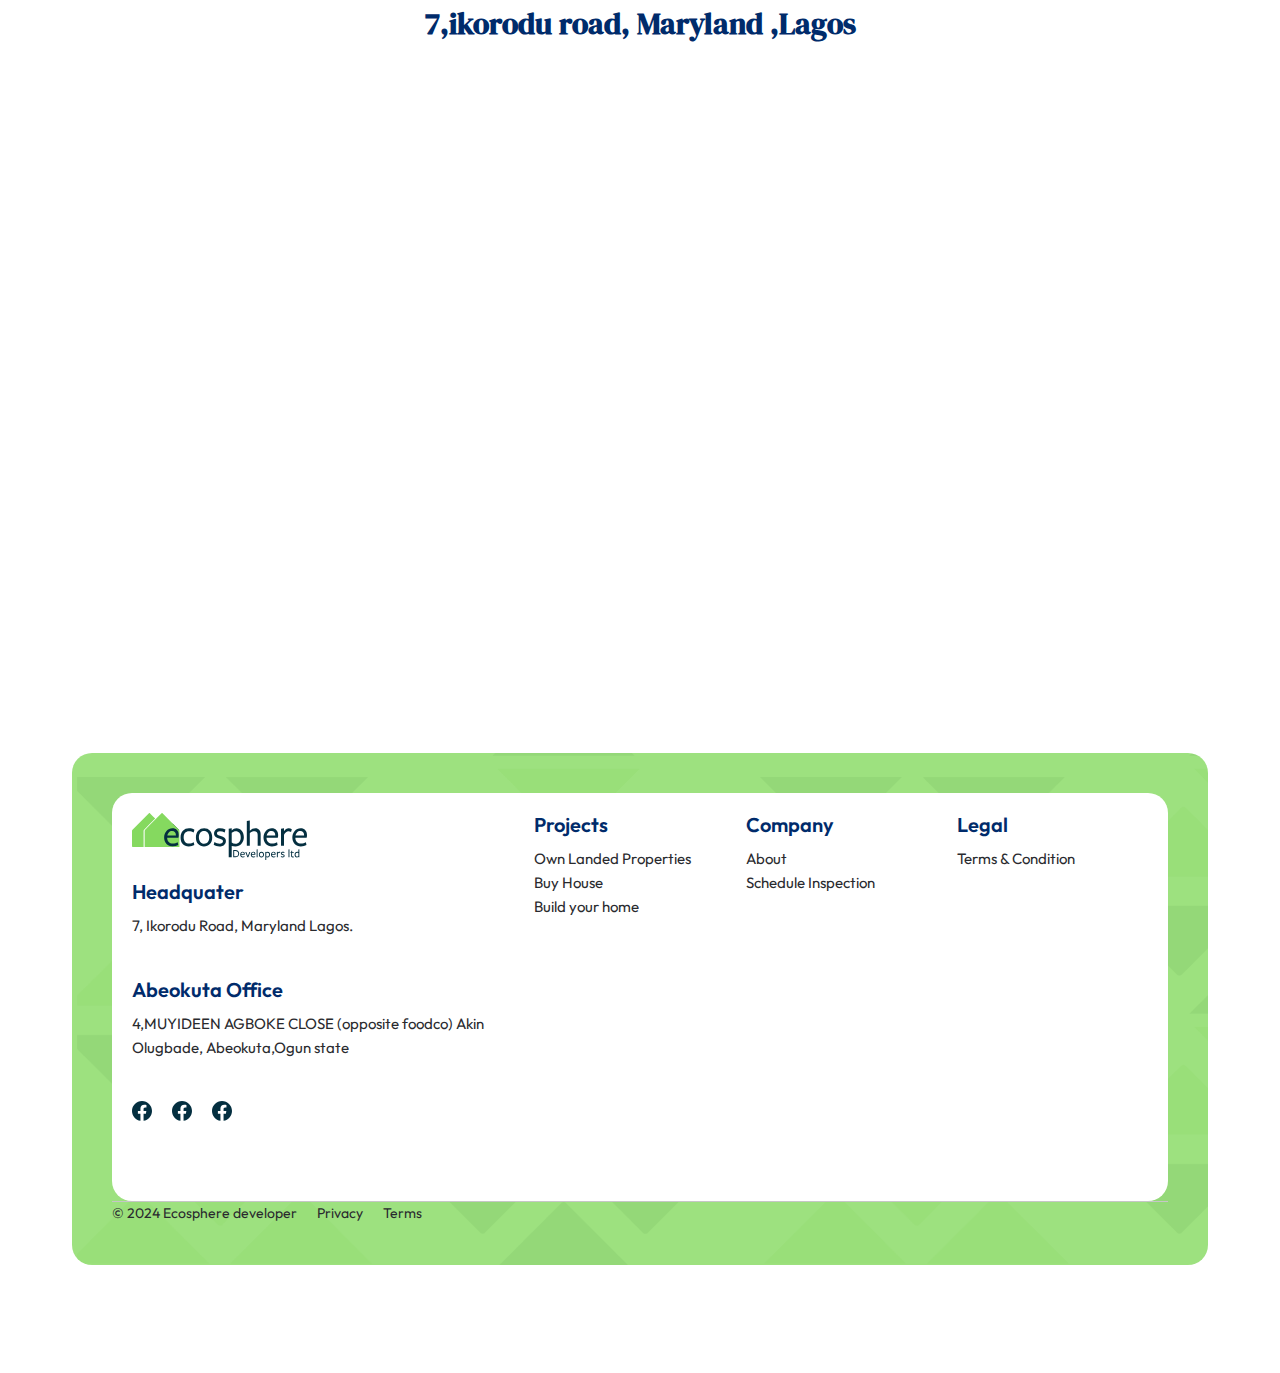
==== commit 619354bb: "hh" ====
--- a/index.html
+++ b/index.html
@@ -49,6 +49,7 @@
                   
                 </li>
                   <li><a href="projects.html" class="ava">Projects</a></li>
+                  <li><a href="career.html" class="ava">Career</a></li>
                   <li><a href="contact.html" class="ava">Contact</a></li>
                  
                  
@@ -379,10 +380,9 @@
                   </div>
                 </div>
             </section>
-            
             <section>
                 <div class="padding_global">
-                  <div class="container_large">
+                  <div class="container_large patterned">
                     <div class="long-heading">
                         <h2>Real People, Real Testimonials</h2>
                         <p>Take our word for it, our clients love our services as much as we do - here are
@@ -583,7 +583,6 @@
                     </div>
                   </div>
                 </div>
-                
                 </div>
             </section>
             <section>
--- a/style.css
+++ b/style.css
@@ -657,7 +657,7 @@
     max-width: 900px;
     margin-inline: auto;
     display: grid;
-    grid-template-columns: repeat(auto-fit, minmax(400px, 1fr));
+    grid-template-columns: repeat(auto-fit, minmax(min(400px, 100%), 1fr));
     gap:30px;
   }
 
@@ -678,7 +678,7 @@
   }
 
   .testiomo{
-    background: red;
+    background: var(--bg-clr);
     padding: 20px;
     border-radius: 16px;
     max-width: 100%;
@@ -1063,7 +1063,7 @@
   .teamed{
     display: grid;
     margin-top: 30px;
-    grid-template-columns: repeat(auto-fit, minmax(300px, 1fr));
+    grid-template-columns: repeat(auto-fit, minmax(min(300px, 100%), 1fr));
     gap:20px;
   }
 
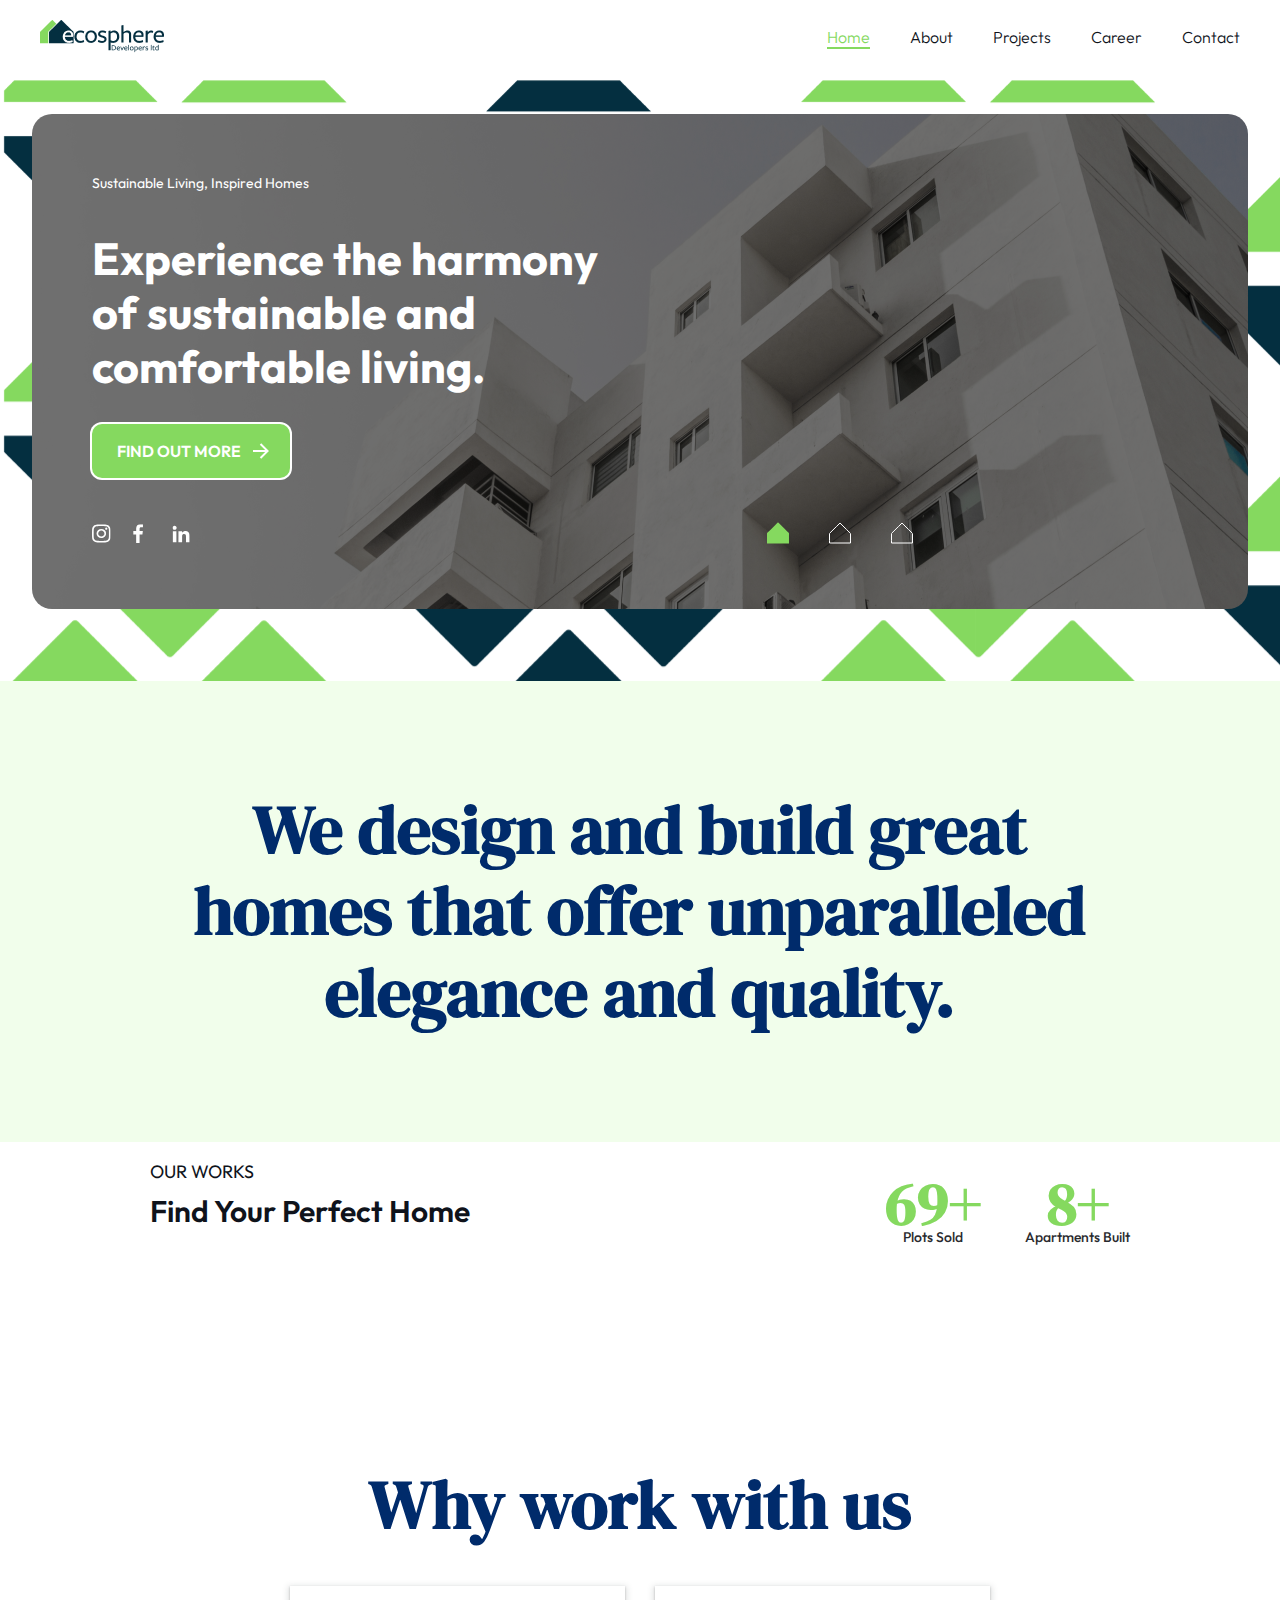
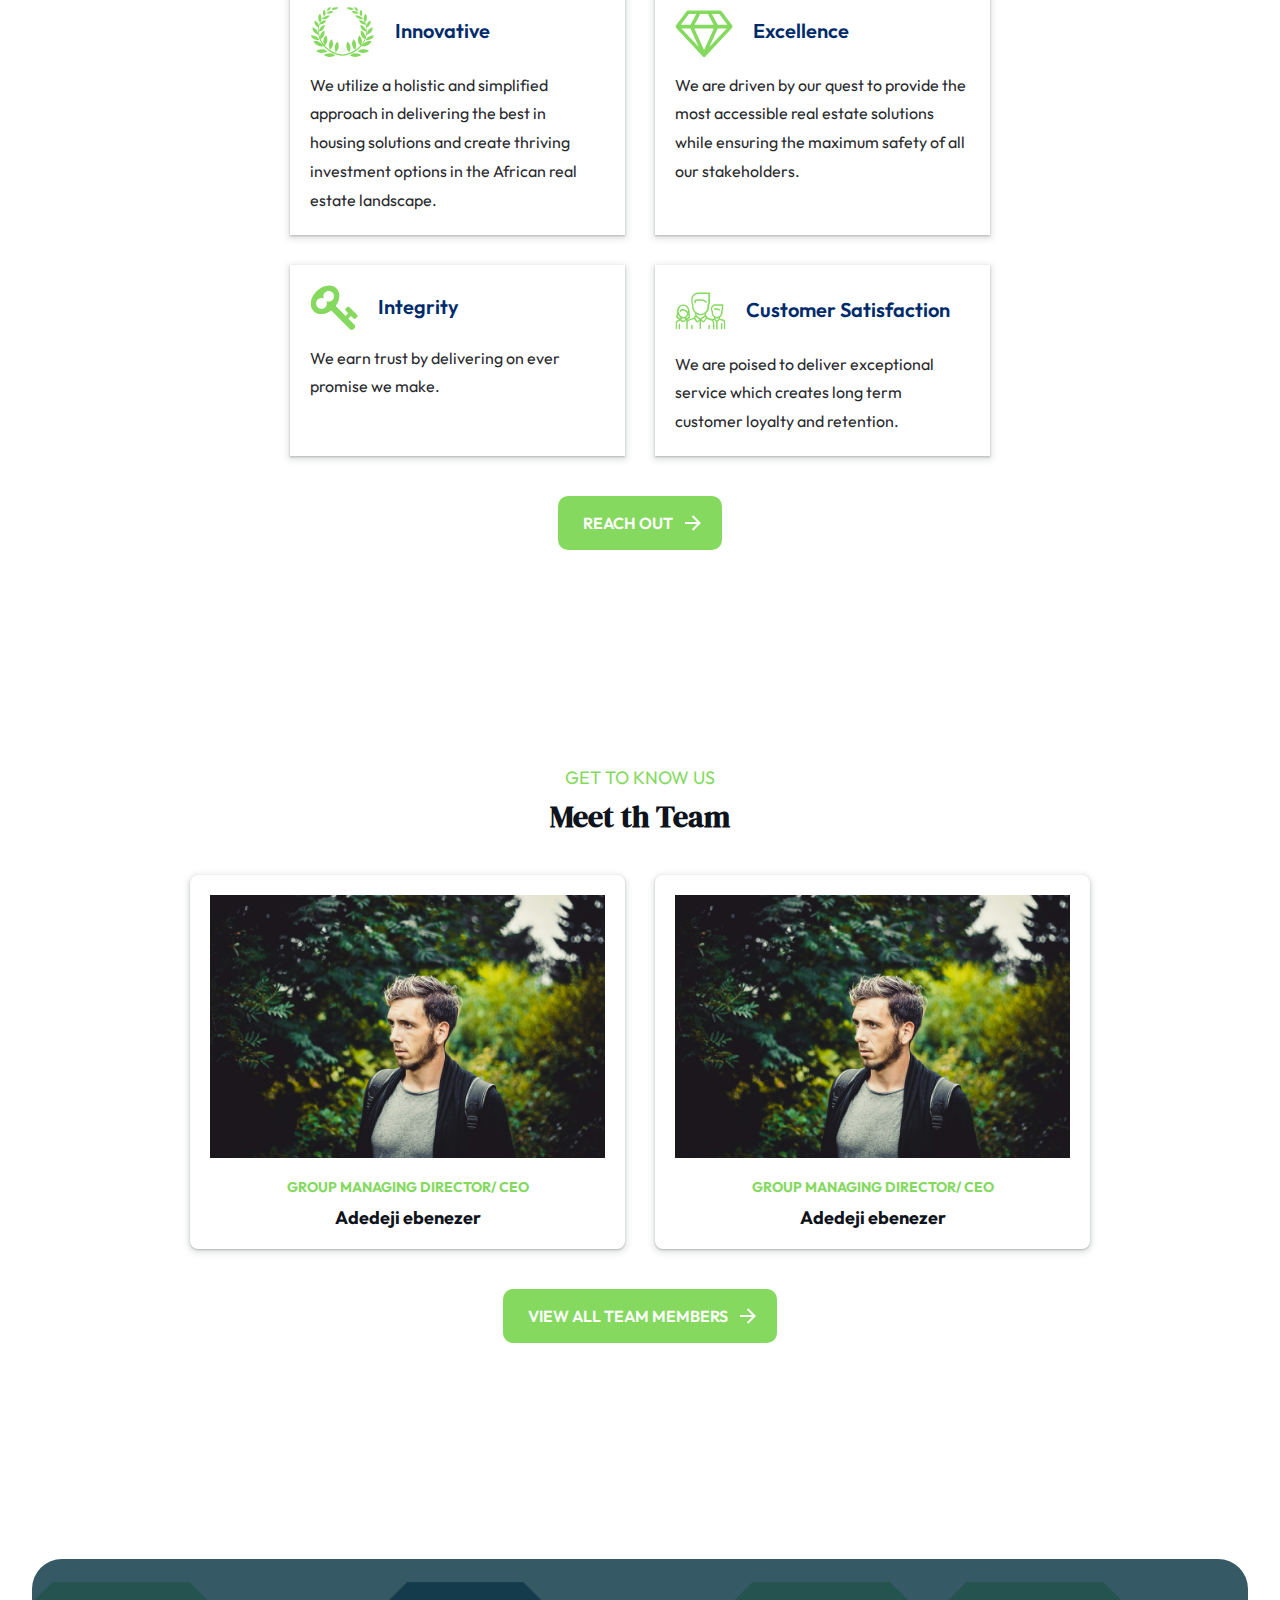
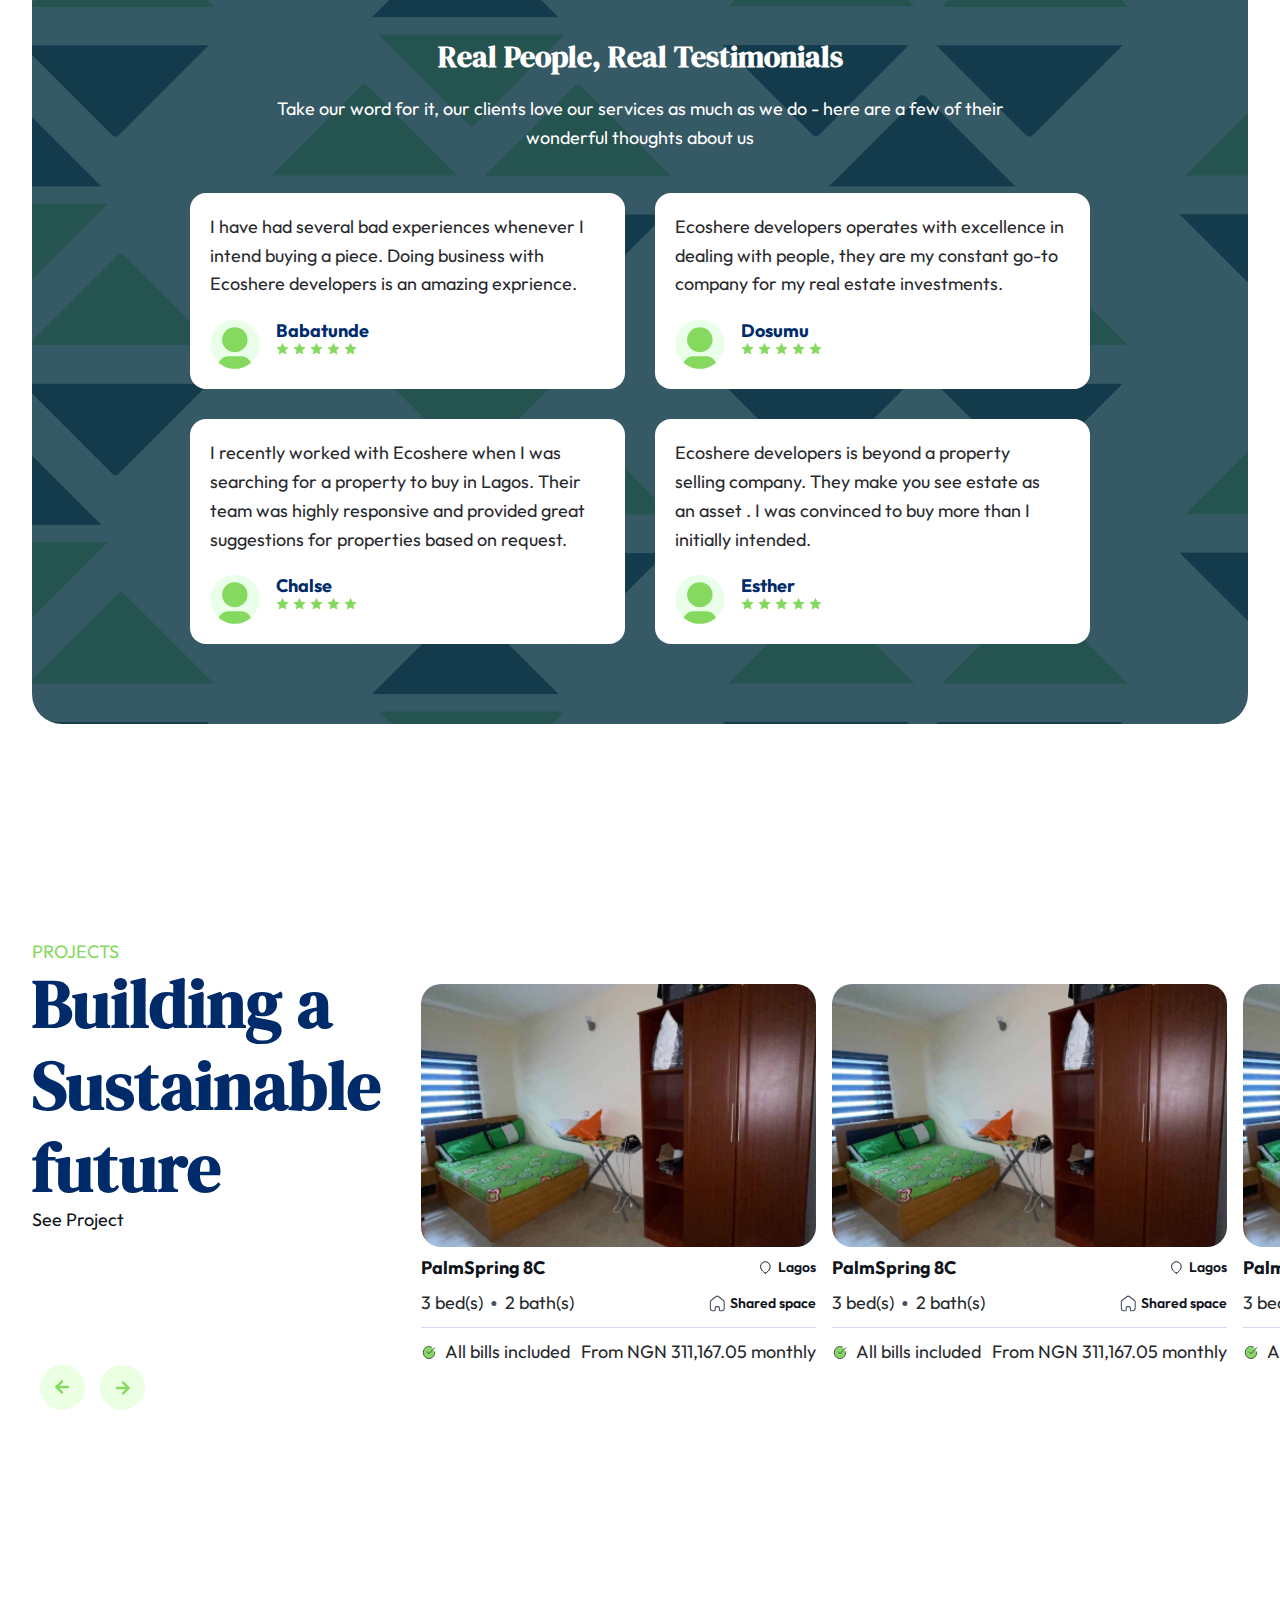
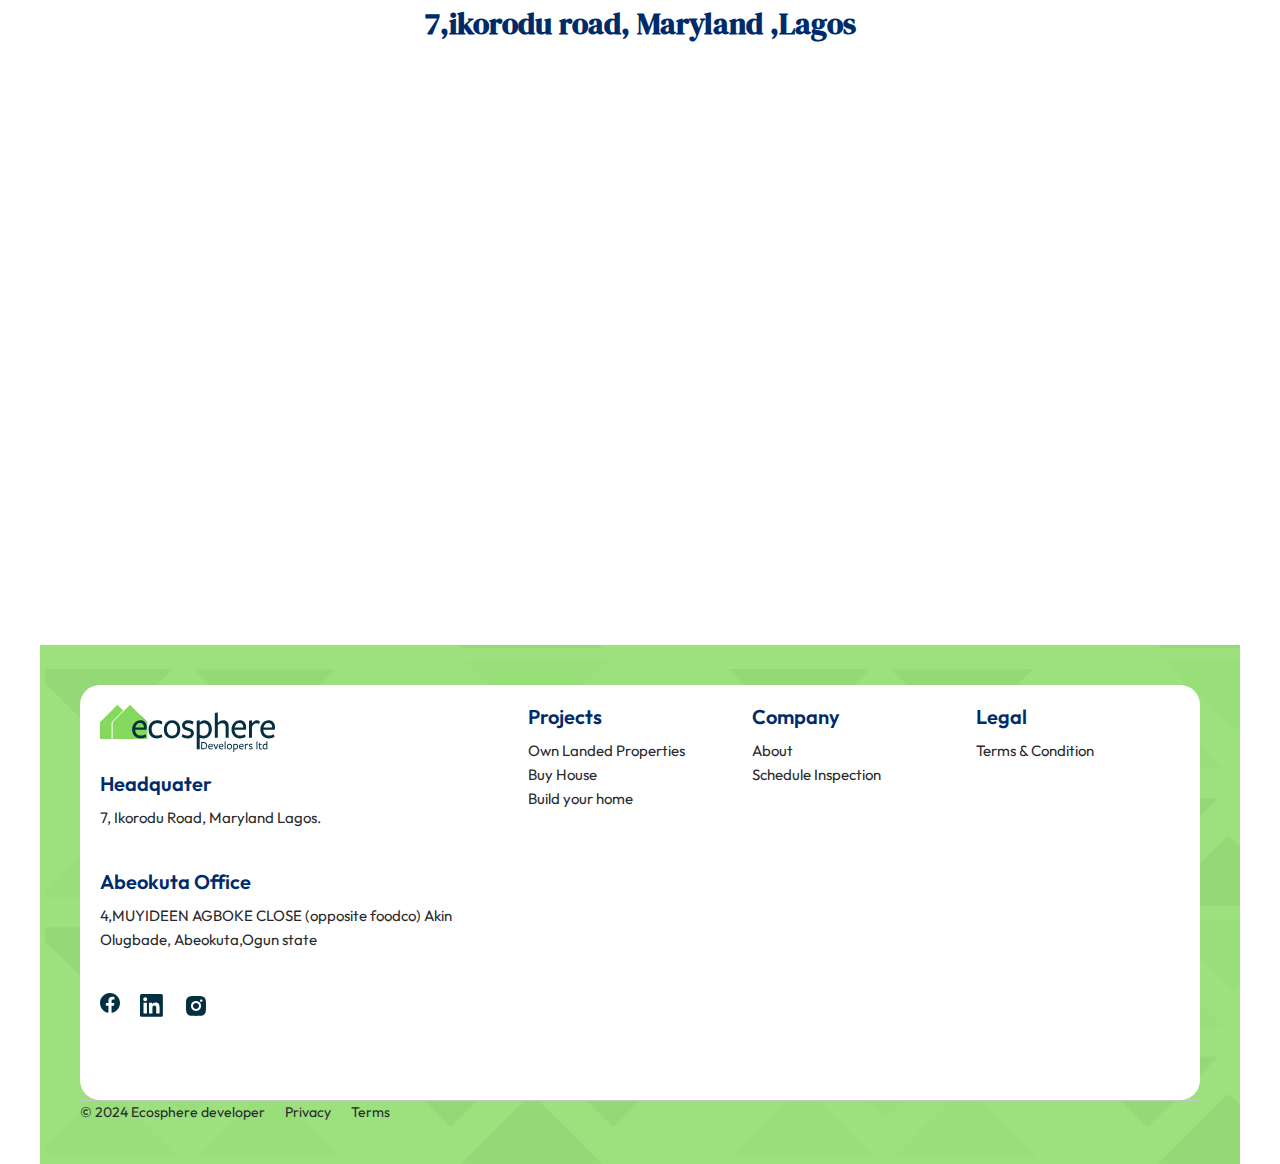
==== commit e69df949: "dv" ====
--- a/index.html
+++ b/index.html
@@ -901,8 +901,7 @@
             </section>
         </main>
         <footer>
-            <div class="container_large">
-                <div class="padding_global">
+            
                 <div class="bg-foot">
                     <div class="footer">
                         <div class="col">
@@ -921,10 +920,10 @@
                                     <img src="asssets/Vector (6).svg" alt="">
                                 </a>
                                 <a href="">
-                                    <img src="asssets/Vector (6).svg" alt="">
+                                    <img src="asssets/Link → SVG.svg" alt="">
                                 </a>
                                 <a href="">
-                                    <img src="asssets/Vector (6).svg" alt="">
+                                    <img src="asssets/IGG.svg" alt="">
                                 </a>
                             </div>
                         </div>
@@ -960,8 +959,7 @@
                         <p>Terms</p>
                     </div>
                 </div>
-                </div>
-            </div>
+               
         </footer>
     </div>
 
--- a/style.css
+++ b/style.css
@@ -756,7 +756,7 @@
   .wrapper .left{
    left:40px;
    rotate: 180deg;
-   display: none;
+  
   }
   
   
@@ -1057,6 +1057,10 @@
 
   .teams h2{
     font-size: var(--fs-1);
+    color: var(--sec-clr);
+  }
+
+  .eex{
     color: var(--sec-clr);
   }
 
@@ -1469,24 +1473,21 @@
 
 
 
-  .container_large :has(.footer){
-    
-    margin-inline: 40px;
+  footer{
+    max-width: 1200px;
+    margin-inline: auto;
     border-radius: 20px;
   }
 
 
   .bg-foot{
     background-image: url(asssets/Footer.png);
-   
-  }
-
-  .padding_global :has(.footer) {
     padding-inline: 40px;
     padding-block: 40px;
-    margin-inline: 0px;
-    
-    }
+   
+  }
+
+  
   
 
   .footer{
@@ -1567,6 +1568,15 @@
   }
 
   @media(max-width:800px){
+
+    .bg-foot{
+      background-image: url(asssets/Footer.png);
+      padding: 20px;
+     
+     
+    }
+
+    
     .fle{
       display: flex;
       align-items: start;
@@ -2039,17 +2049,7 @@
       padding: 20px;
       border-radius: 20px;
     }
-    .container_large :has(.footer){
-    
-      margin-inline: 0px;
-      border-radius: 10px;
-    }
-  
-  
-    .bg-foot{
-      background-image: url(asssets/Footer.png);
-     
-    }
+   
   
     .padding_global :has(.footer) {
       padding-inline: 20px;
@@ -2061,7 +2061,7 @@
   
     .footer{
       background: var(--bg-clr);
-      padding: 10px;
+      padding: 20px;
       border-radius: 20px;
       margin: 0px;
       display: grid;
@@ -2081,6 +2081,7 @@
   
     .footer p{
       font-size: 14px;
+      max-width: 70%;
     }
   
     .footer img{
@@ -2088,6 +2089,7 @@
     }
   
     .footer .icons{
+      margin-top: 20px;
       display: flex;
       gap:20px;
   
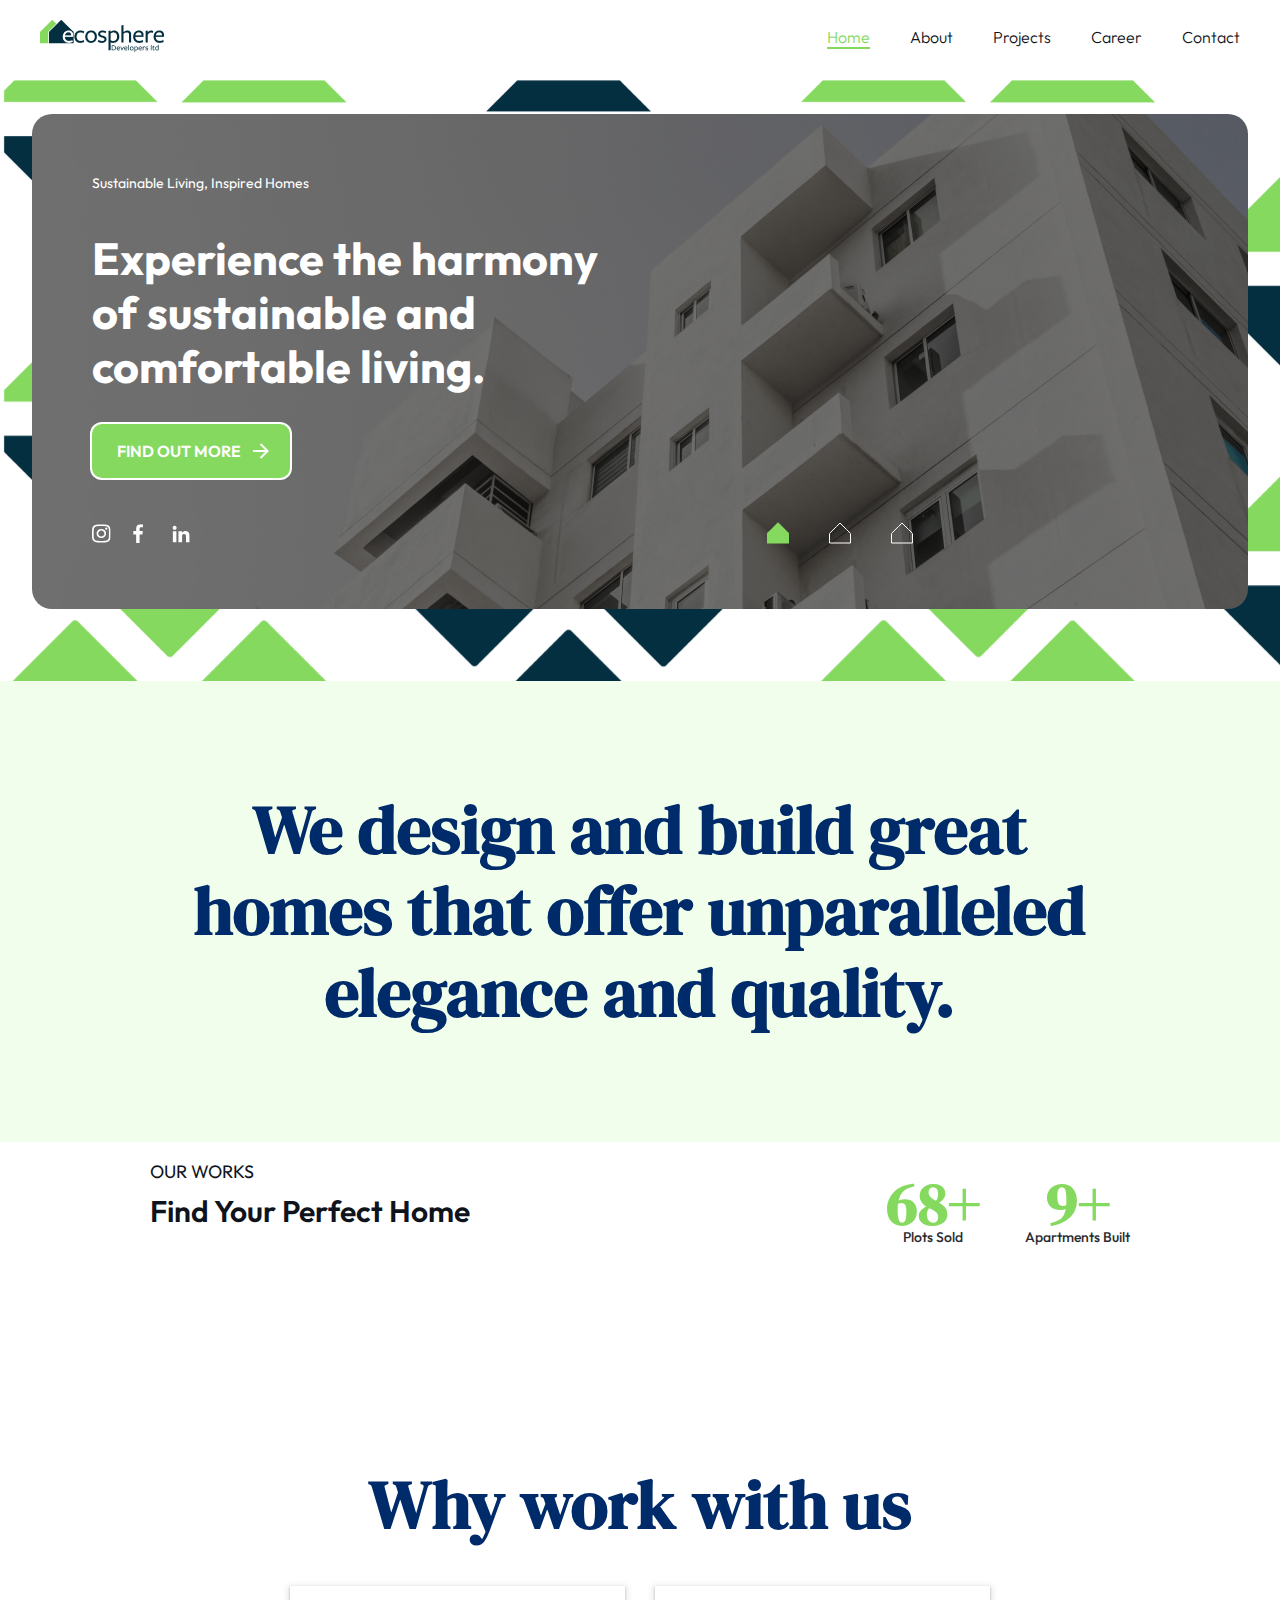
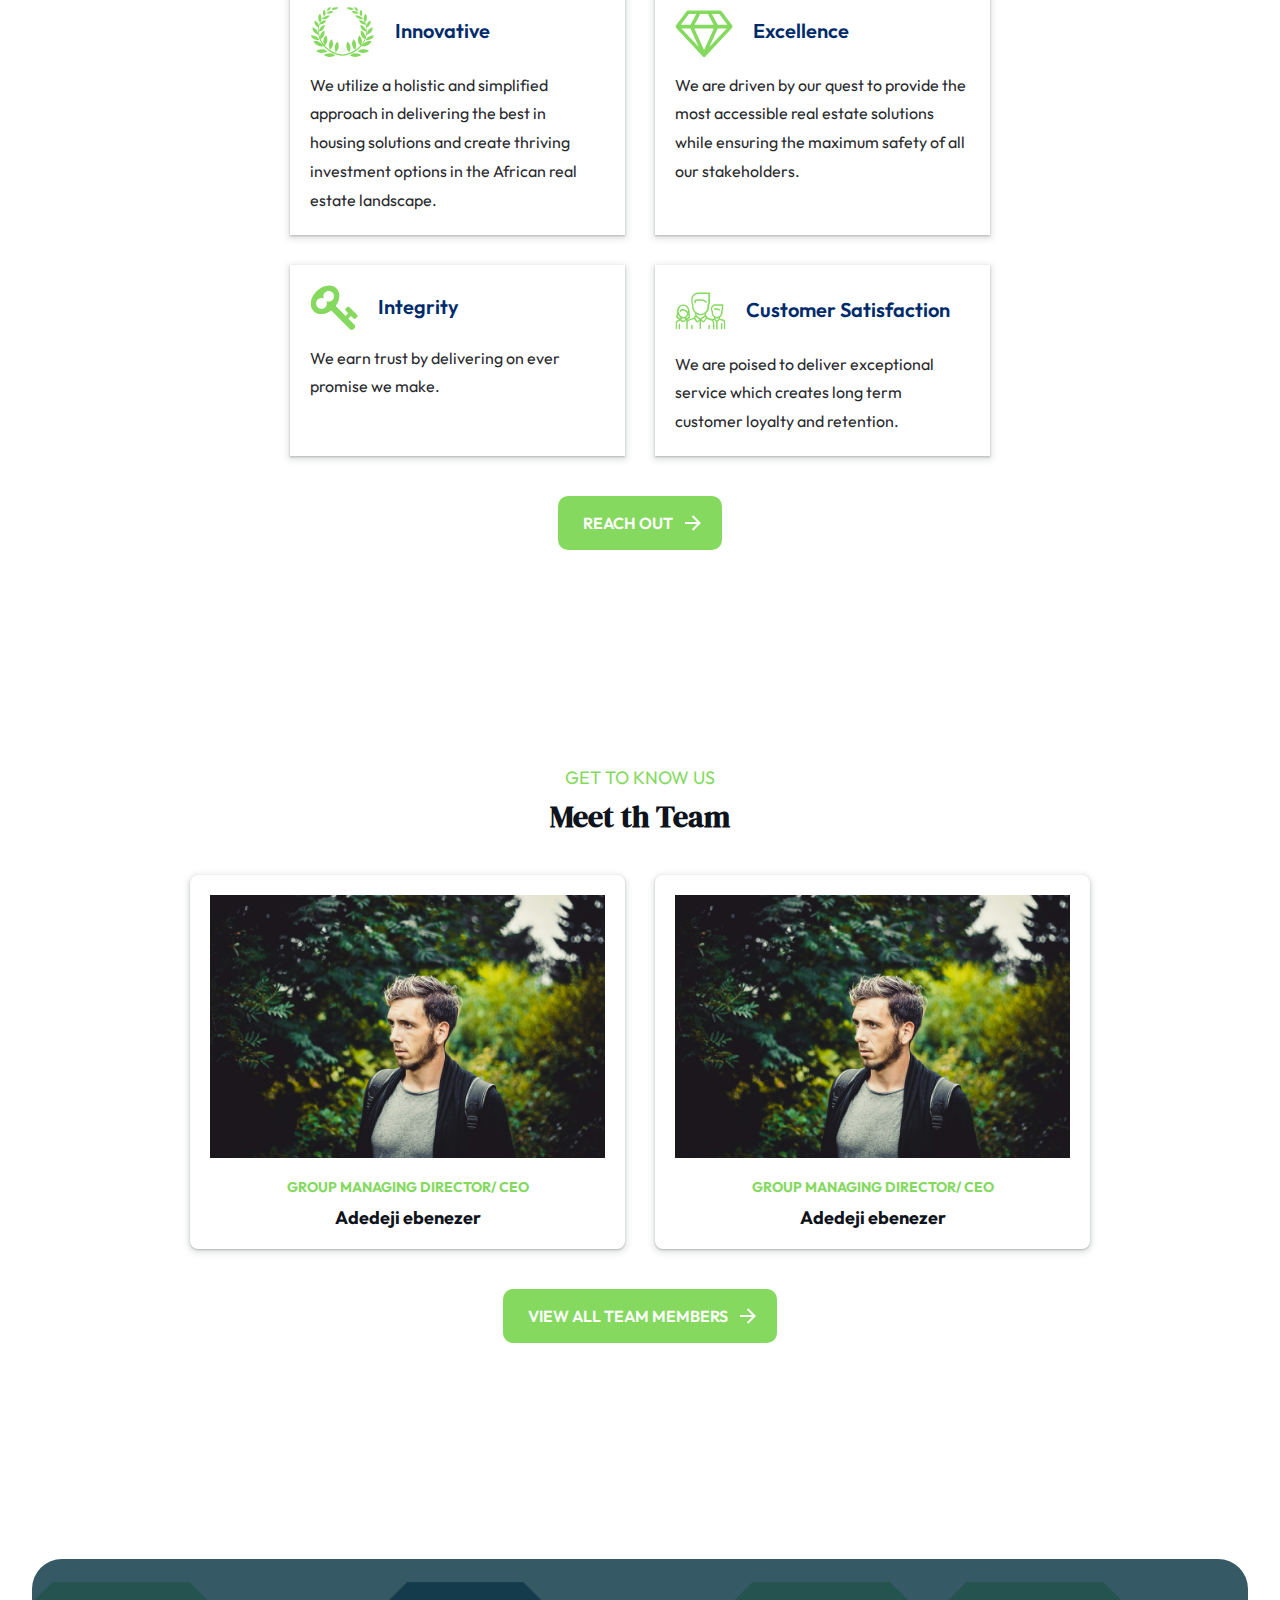
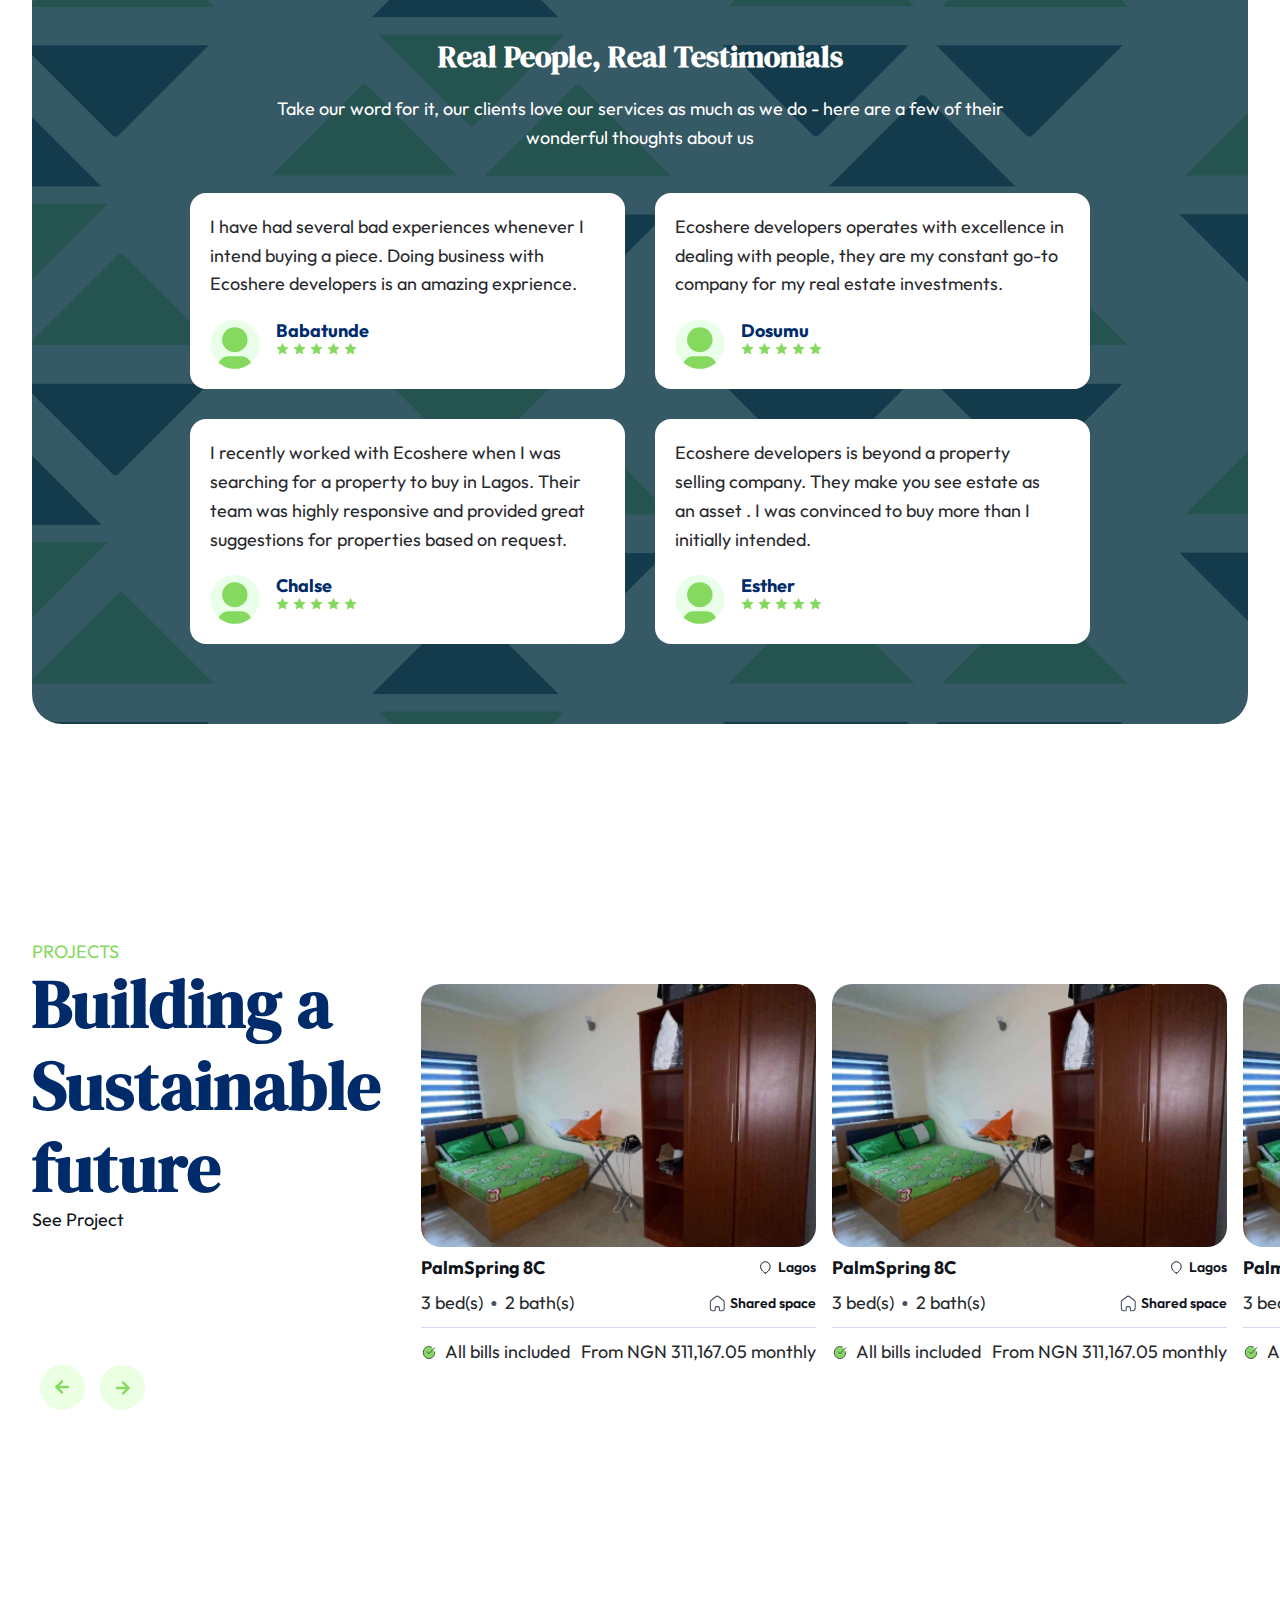
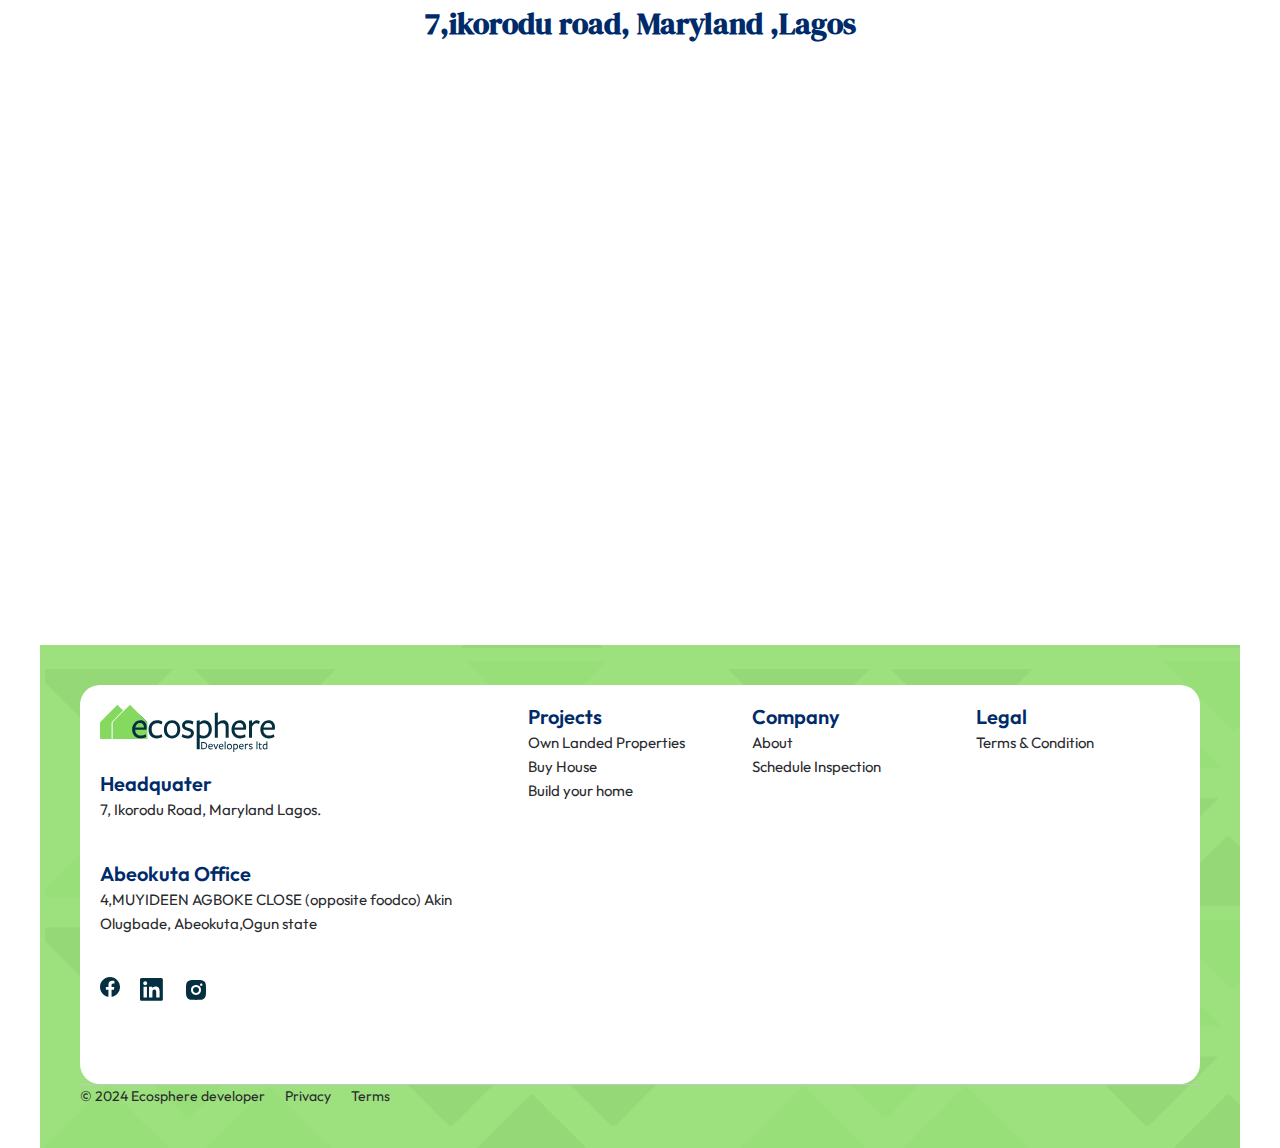
==== commit 8ce97148: "hh" ====
--- a/index.html
+++ b/index.html
@@ -968,10 +968,10 @@
         setInterval(function(){
             document.getElementById('radio' + counter).checked = true;
             counter++;
-            if(counter > 4){
+            if(counter > 3){
                 counter = 1;
             }
-        }, 5000)
+        }, 10000)
     </script>
 </body>
 </html>--- a/style.css
+++ b/style.css
@@ -1503,7 +1503,7 @@
   .footer h3{
     font-size: 20px;
     color: var(--sec-clr);
-    margin-bottom: 10px;
+    margin-bottom: 2px;
   }
 
   .footer .col div{
@@ -2072,11 +2072,11 @@
     .footer h3{
       font-size: 20px;
       color: var(--sec-clr);
-      margin-bottom: 10px;
+      margin-bottom: 4px;
     }
   
     .footer .col div{
-      margin-bottom: 10px;
+      margin-bottom: 30px;
     }
   
     .footer p{
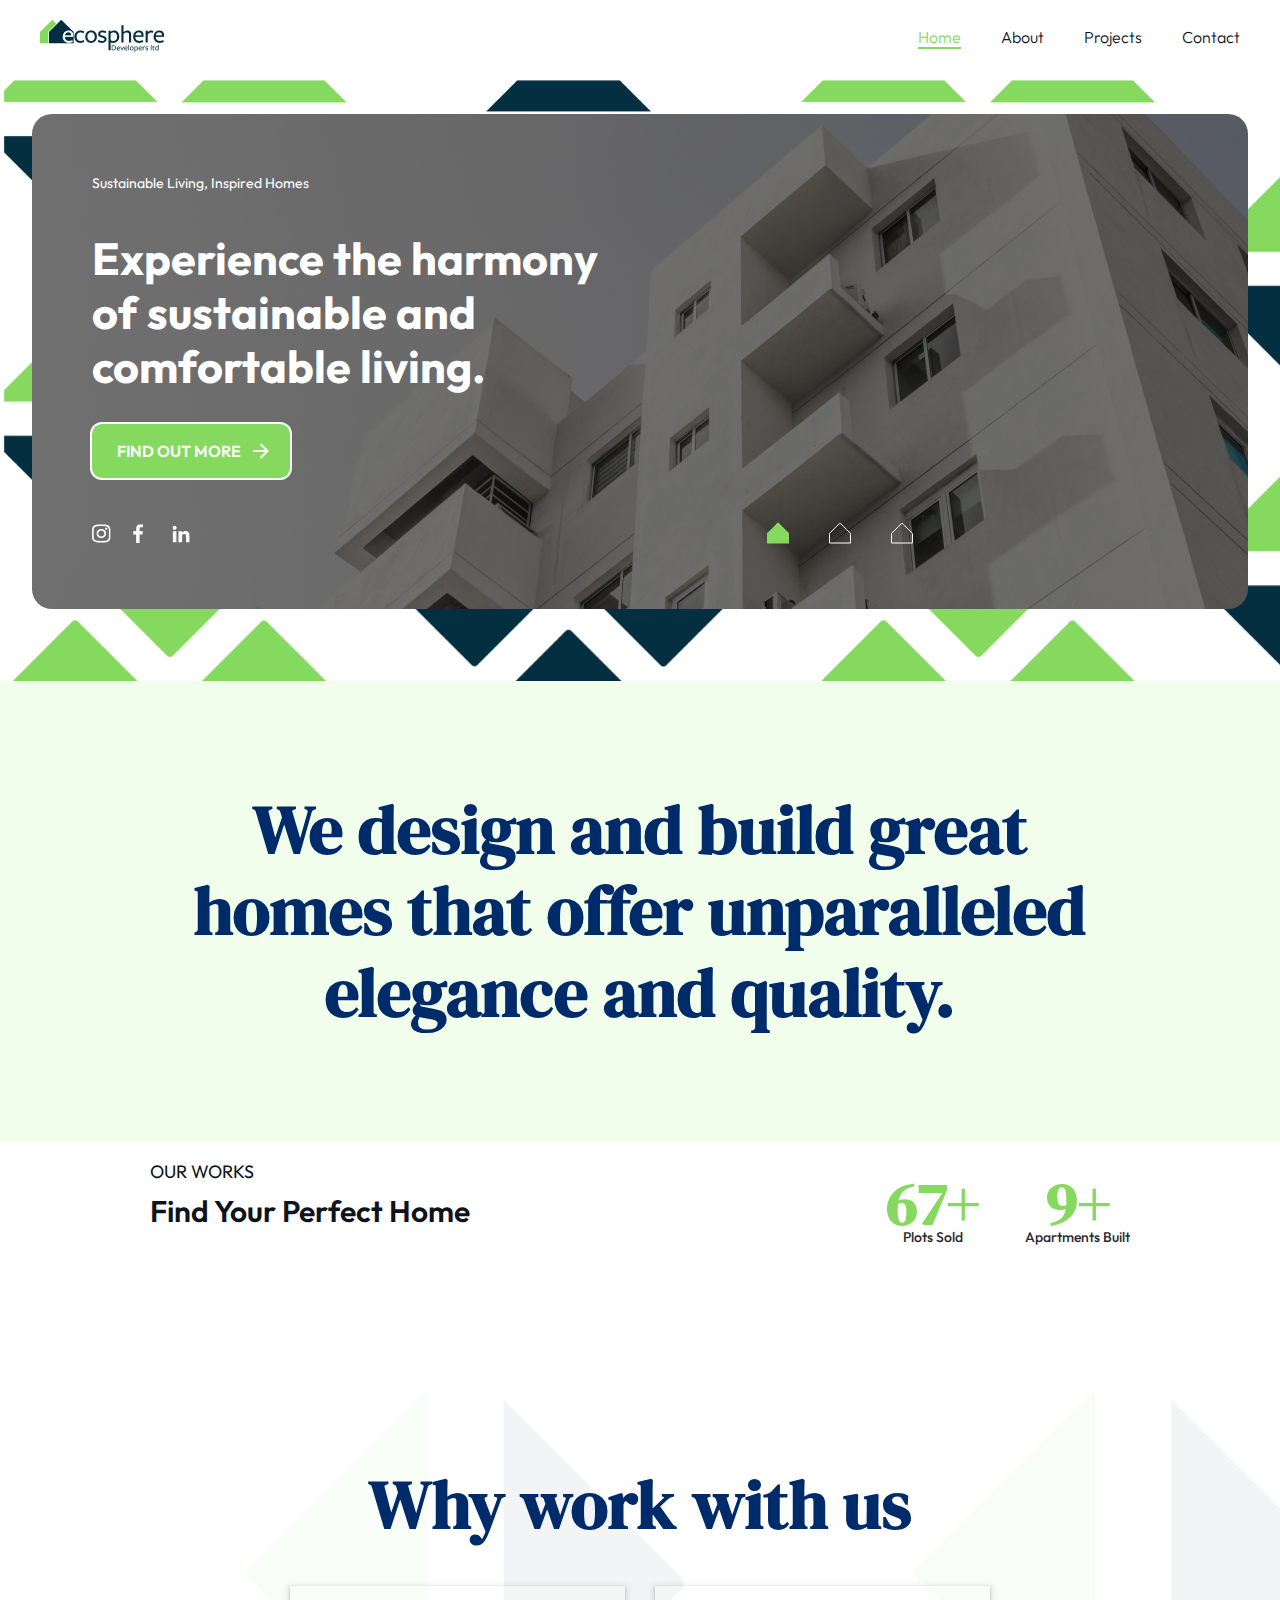
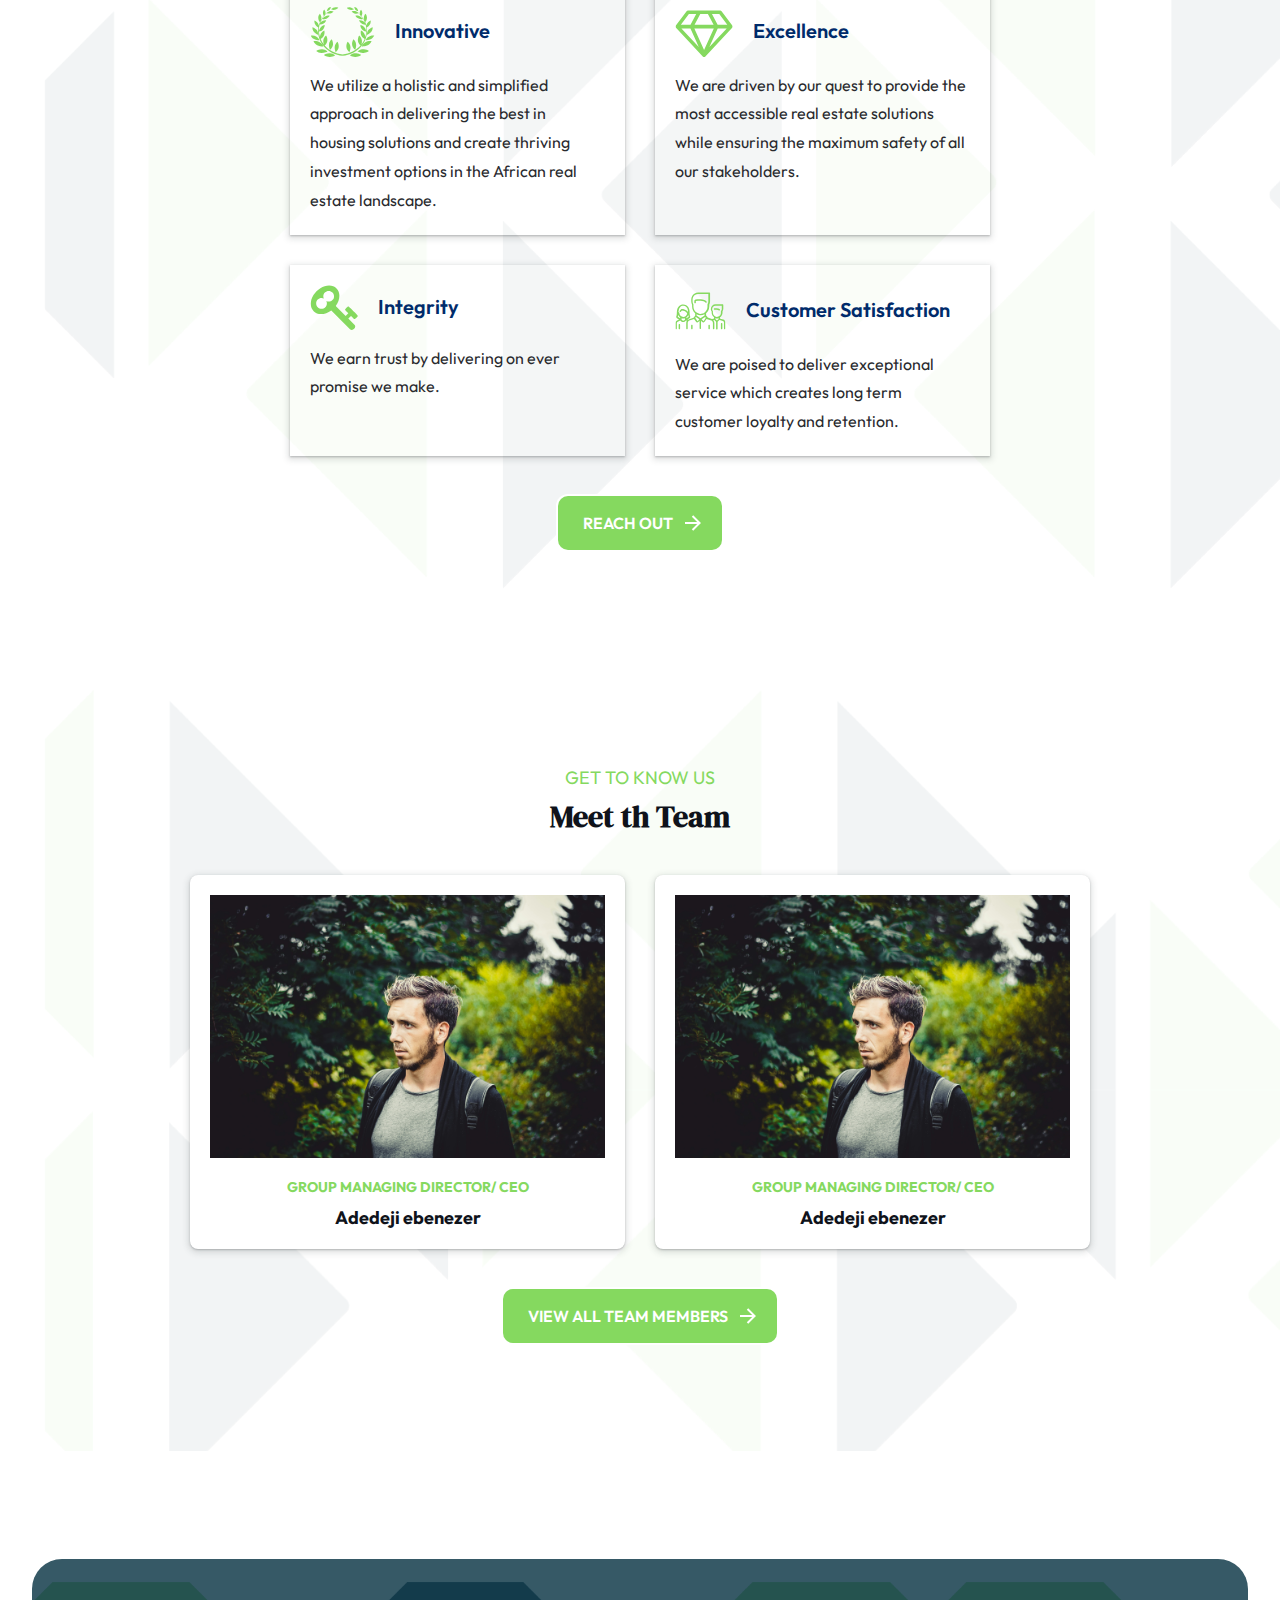
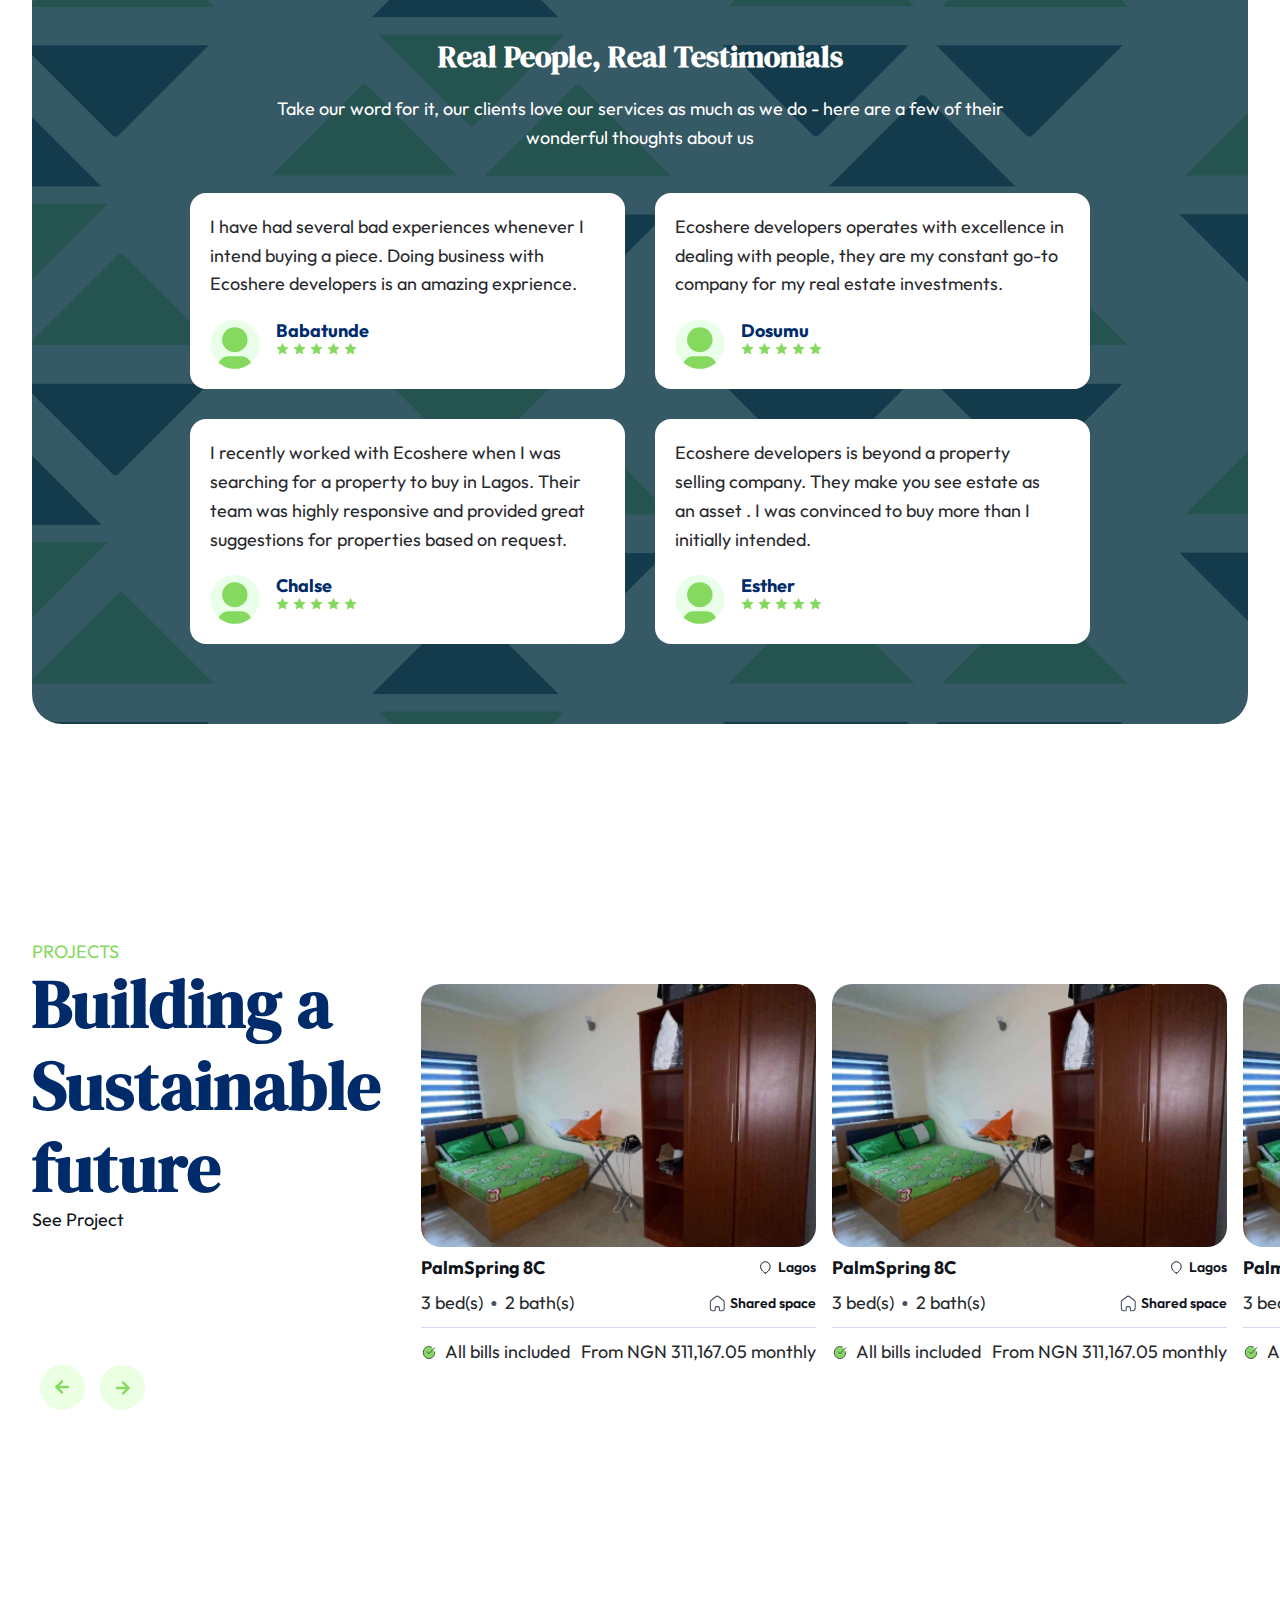
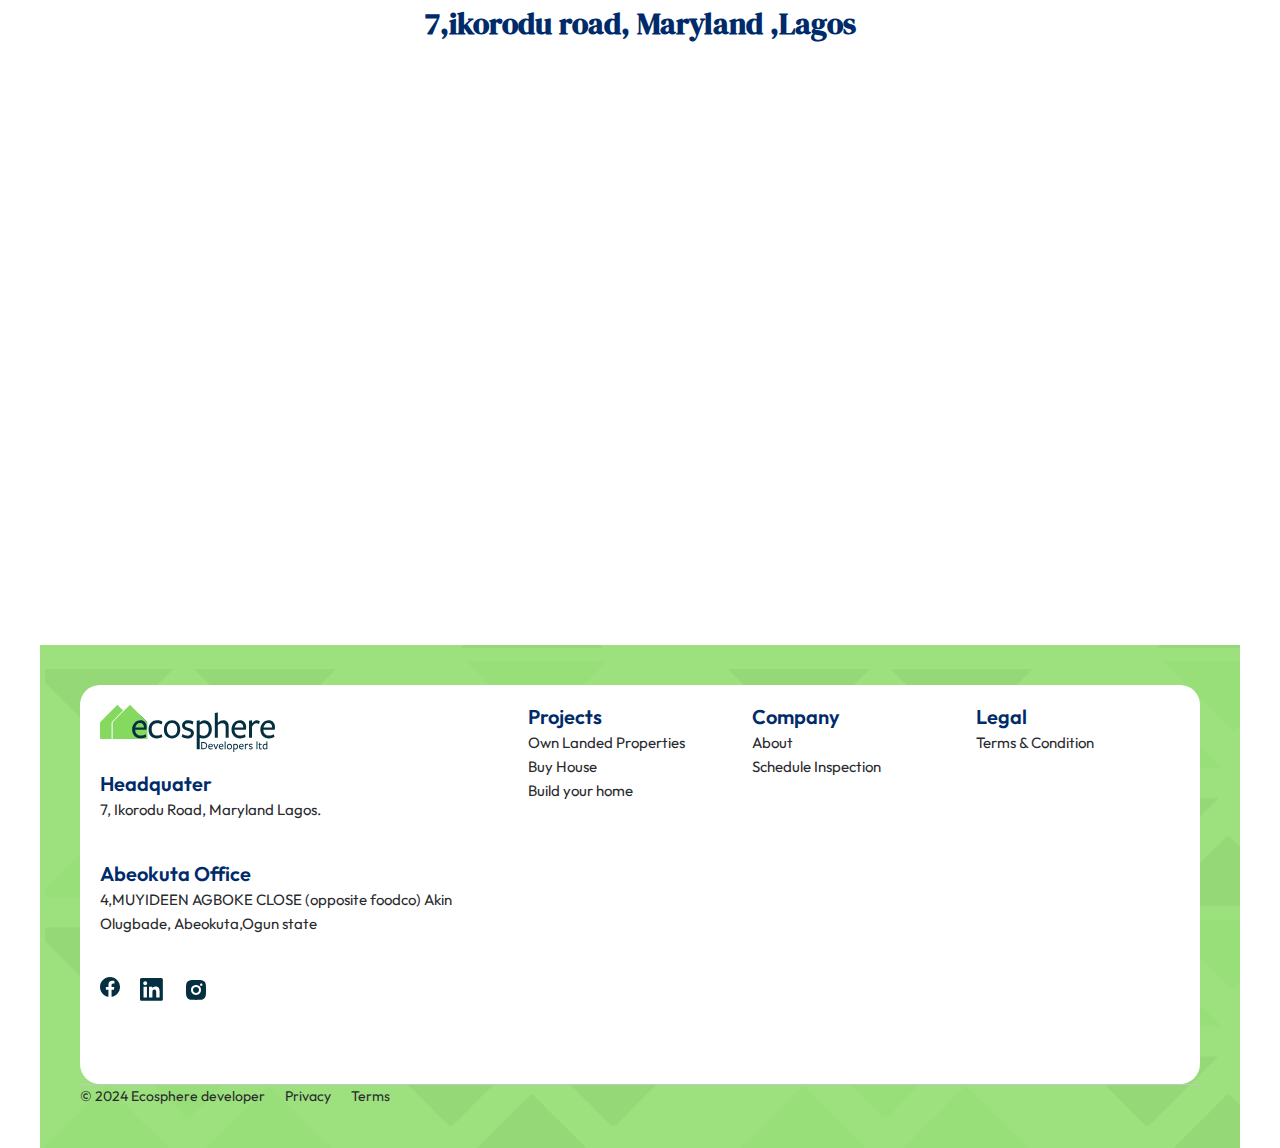
==== commit 5c1c4541: "g" ====
--- a/index.html
+++ b/index.html
@@ -39,21 +39,10 @@
             <div class="navbar-links">
                 
               <ul>
-                  <li><a href="#" class="ava">Home</a></li>
-                  <li>
-                    
-                   
-                      <a href="about.html" class="ava">About</a></span>
-                      
-                     
-                  
-                </li>
+                  <li><a href="index.html" class="ava">Home</a></li>
+                  <li> <a href="about.html" class="ava">About</a></span></li>
                   <li><a href="projects.html" class="ava">Projects</a></li>
-                  <li><a href="career.html" class="ava">Career</a></li>
                   <li><a href="contact.html" class="ava">Contact</a></li>
-                 
-                 
-                  
               </ul>
                
             </div>
@@ -225,7 +214,7 @@
                     </div>
                 </div>
             </section>
-            <section>
+            <section class="bg-larged">
                 <div class="padding_global">
                   <div class="container_large">
                      <div class="center-heading">
@@ -335,51 +324,51 @@
                      </div>
                   </div>
                 </div>
+
+                <div class="padding_global">
+                    <div class="container_large">
+                       <div class="center-heading">
+                          <div class="tag">GET TO KNOW US</div>
+                          <h2 class="small">Meet th Team</h2>
+                       </div>
+                       <div class="team-grid">
+                          <div class="member">
+                              <img src="asssets/placeholder.jpg" alt="">
+                             
+                              <h4 class="position">GROUP MANAGING DIRECTOR/ CEO</h4>
+                              <h4 class="name">Adedeji ebenezer</h4>
+  
+                              
+                          </div>
+                          <div class="member">
+                              <img src="asssets/placeholder.jpg" alt="">
+                             
+                              <h4 class="position">GROUP MANAGING DIRECTOR/ CEO</h4>
+                              <h4 class="name">Adedeji ebenezer</h4>
+  
+                              
+                          </div>
+                       </div>
+                       <div class="center-btn-holder">
+                          <a class="animated-button" href="about.html">
+                              <svg xmlns="http://www.w3.org/2000/svg" class="arr-2" viewBox="0 0 24 24">
+                                <path
+                                  d="M16.1716 10.9999L10.8076 5.63589L12.2218 4.22168L20 11.9999L12.2218 19.778L10.8076 18.3638L16.1716 12.9999H4V10.9999H16.1716Z"
+                                ></path>
+                              </svg>
+                              <span class="text">VIEW ALL TEAM MEMBERS</span>
+                              <span class="circle"></span>
+                              <svg xmlns="http://www.w3.org/2000/svg" class="arr-1" viewBox="0 0 24 24">
+                                <path
+                                  d="M16.1716 10.9999L10.8076 5.63589L12.2218 4.22168L20 11.9999L12.2218 19.778L10.8076 18.3638L16.1716 12.9999H4V10.9999H16.1716Z"
+                                ></path>
+                              </svg>
+                          </a>
+                       </div>
+                    </div>
+                  </div>
             </section>
-            <section>
-                <div class="padding_global">
-                  <div class="container_large">
-                     <div class="center-heading">
-                        <div class="tag">GET TO KNOW US</div>
-                        <h2 class="small">Meet th Team</h2>
-                     </div>
-                     <div class="team-grid">
-                        <div class="member">
-                            <img src="asssets/placeholder.jpg" alt="">
-                           
-                            <h4 class="position">GROUP MANAGING DIRECTOR/ CEO</h4>
-                            <h4 class="name">Adedeji ebenezer</h4>
-
-                            
-                        </div>
-                        <div class="member">
-                            <img src="asssets/placeholder.jpg" alt="">
-                           
-                            <h4 class="position">GROUP MANAGING DIRECTOR/ CEO</h4>
-                            <h4 class="name">Adedeji ebenezer</h4>
-
-                            
-                        </div>
-                     </div>
-                     <div class="center-btn-holder">
-                        <a class="animated-button" href="about.html">
-                            <svg xmlns="http://www.w3.org/2000/svg" class="arr-2" viewBox="0 0 24 24">
-                              <path
-                                d="M16.1716 10.9999L10.8076 5.63589L12.2218 4.22168L20 11.9999L12.2218 19.778L10.8076 18.3638L16.1716 12.9999H4V10.9999H16.1716Z"
-                              ></path>
-                            </svg>
-                            <span class="text">VIEW ALL TEAM MEMBERS</span>
-                            <span class="circle"></span>
-                            <svg xmlns="http://www.w3.org/2000/svg" class="arr-1" viewBox="0 0 24 24">
-                              <path
-                                d="M16.1716 10.9999L10.8076 5.63589L12.2218 4.22168L20 11.9999L12.2218 19.778L10.8076 18.3638L16.1716 12.9999H4V10.9999H16.1716Z"
-                              ></path>
-                            </svg>
-                        </a>
-                     </div>
-                  </div>
-                </div>
-            </section>
+           
             <section>
                 <div class="padding_global">
                   <div class="container_large patterned">
--- a/style.css
+++ b/style.css
@@ -2113,4 +2113,8 @@
   }
 
 
-  +  
+
+  .bg-larged{
+    background-image: url(asssets/bgbig.png);
+  }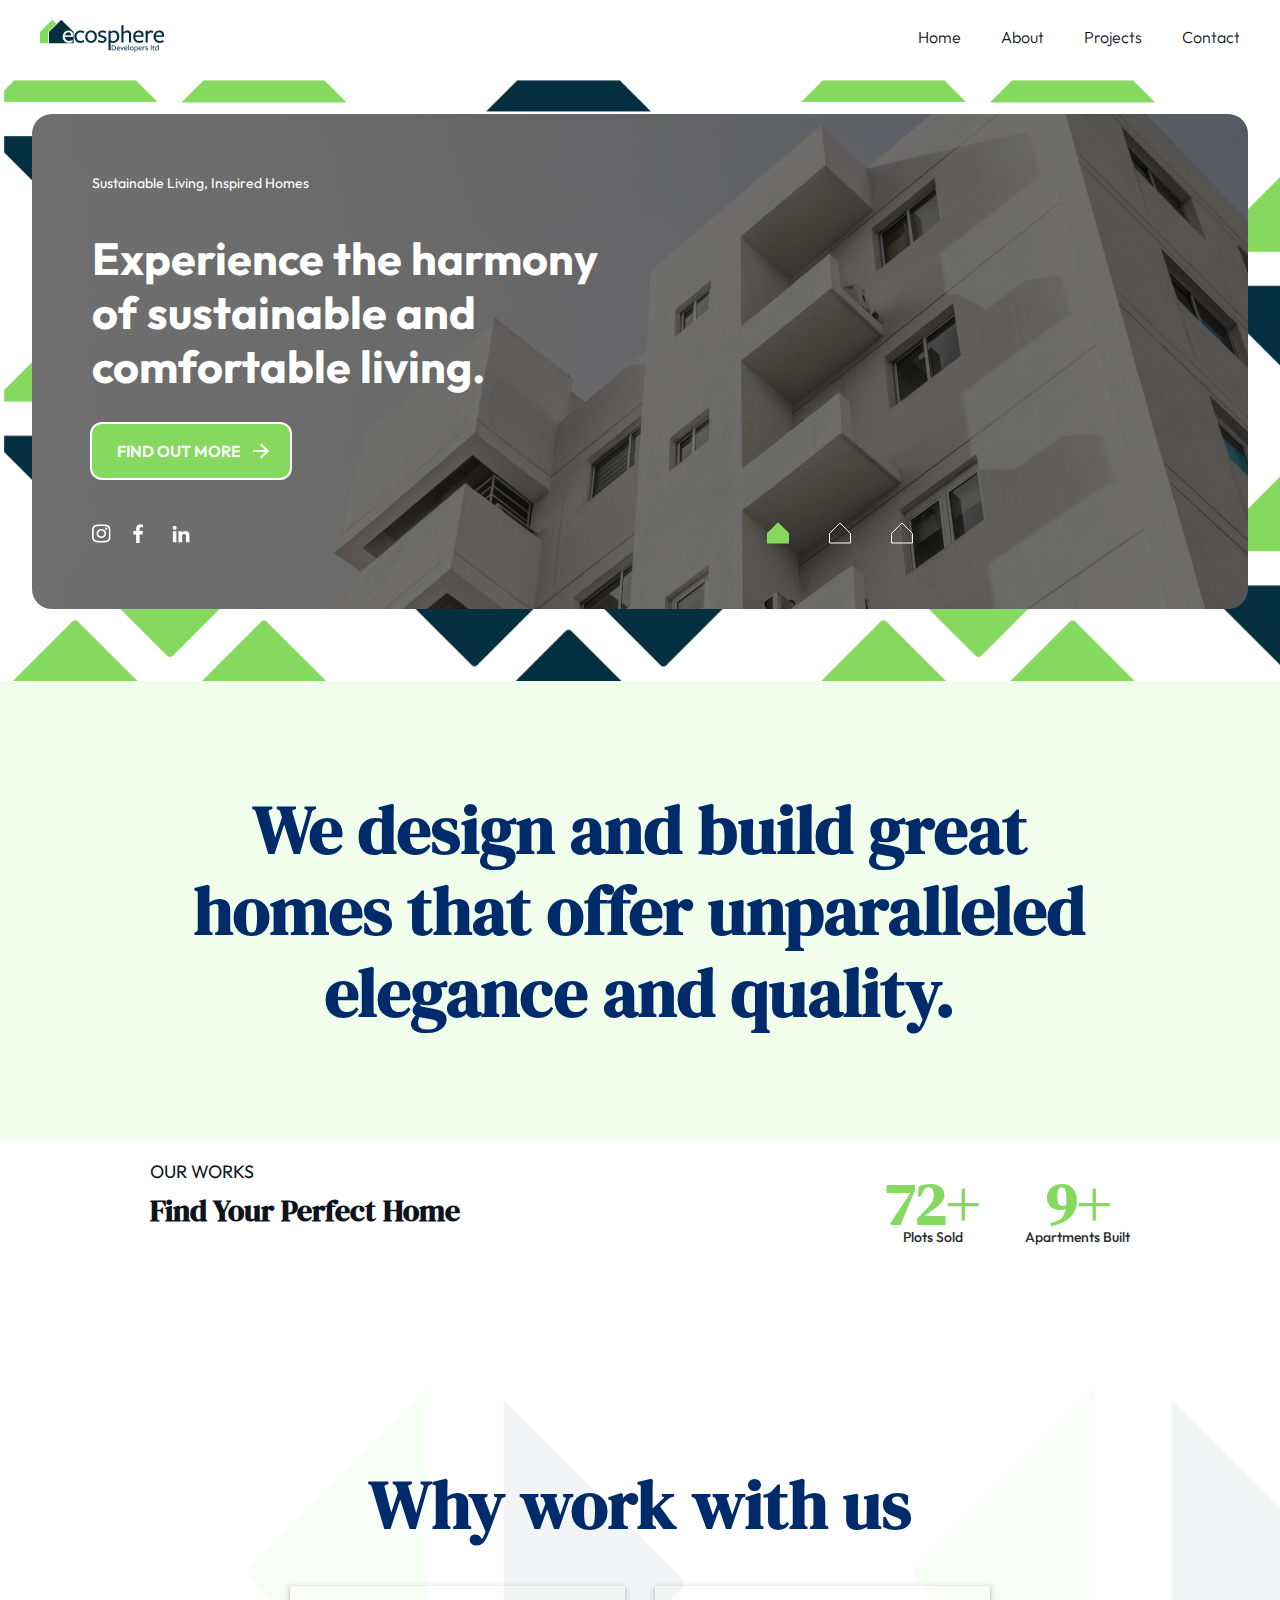
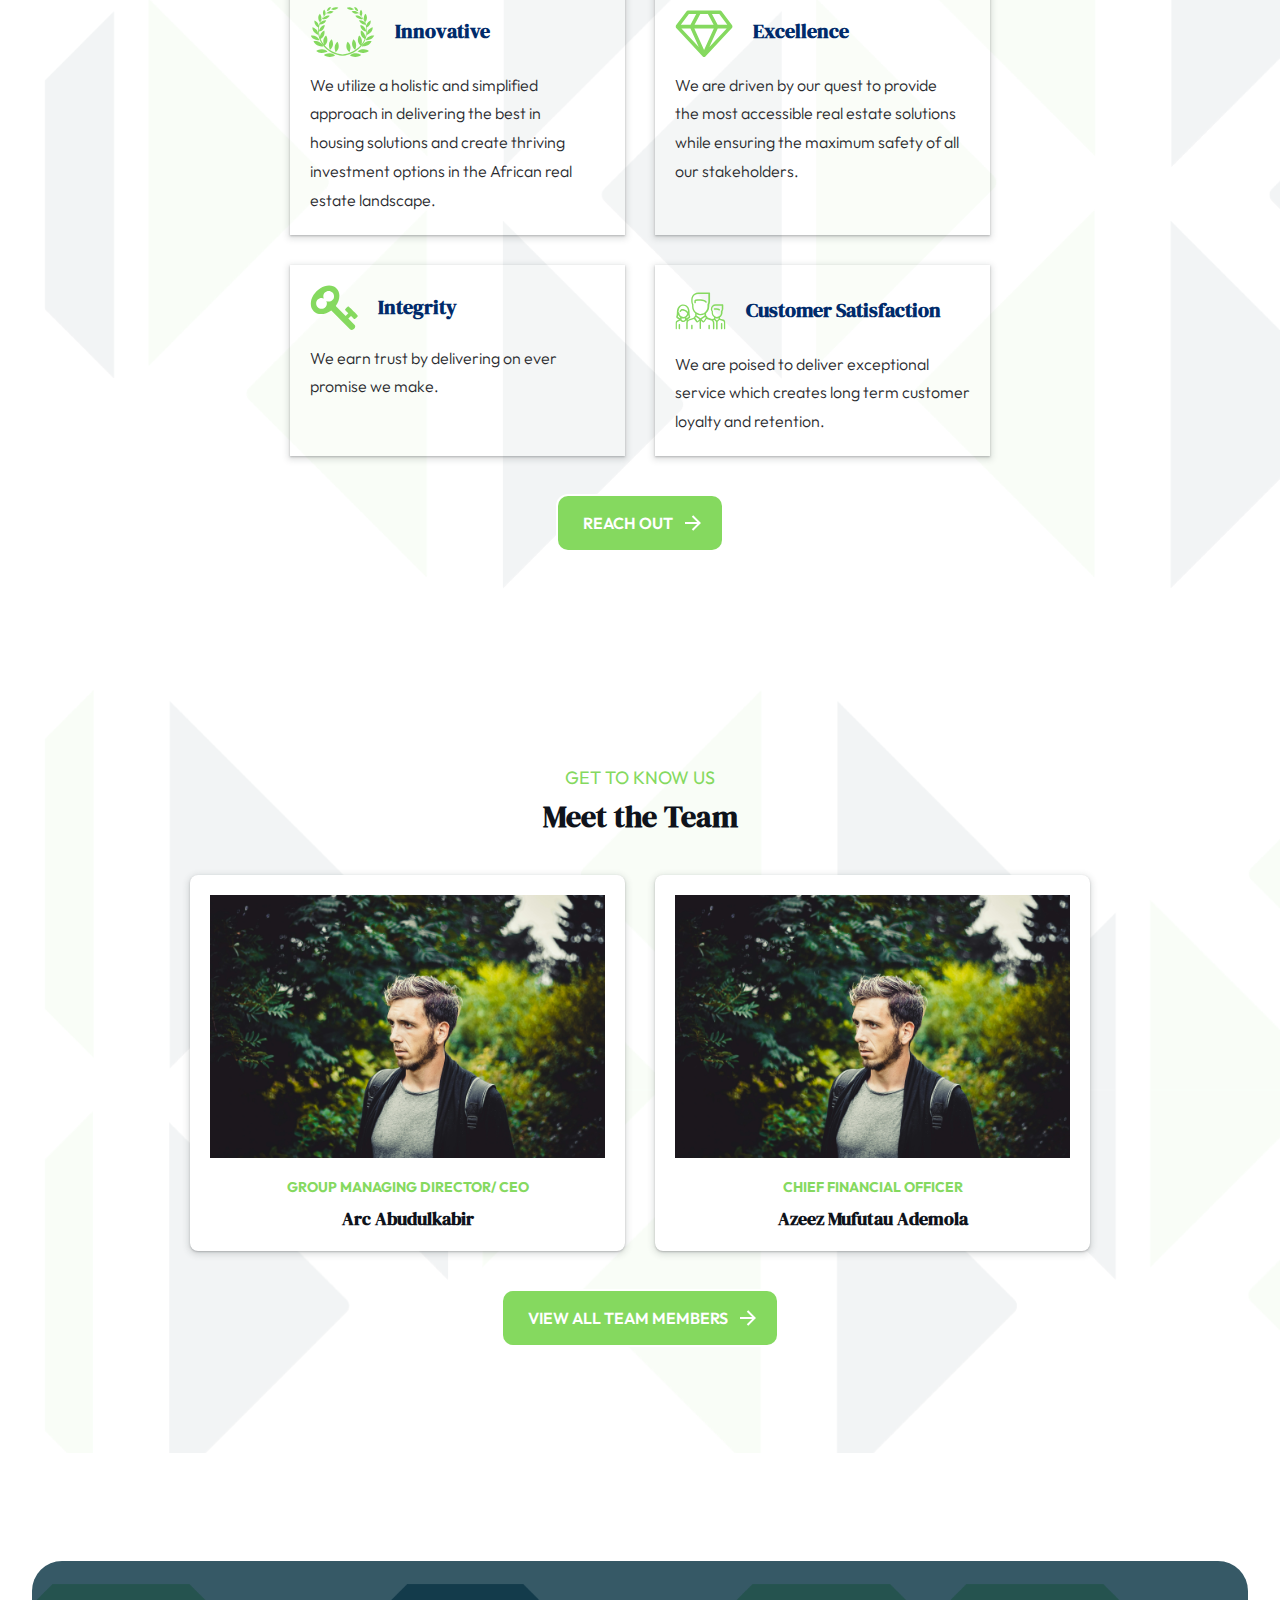
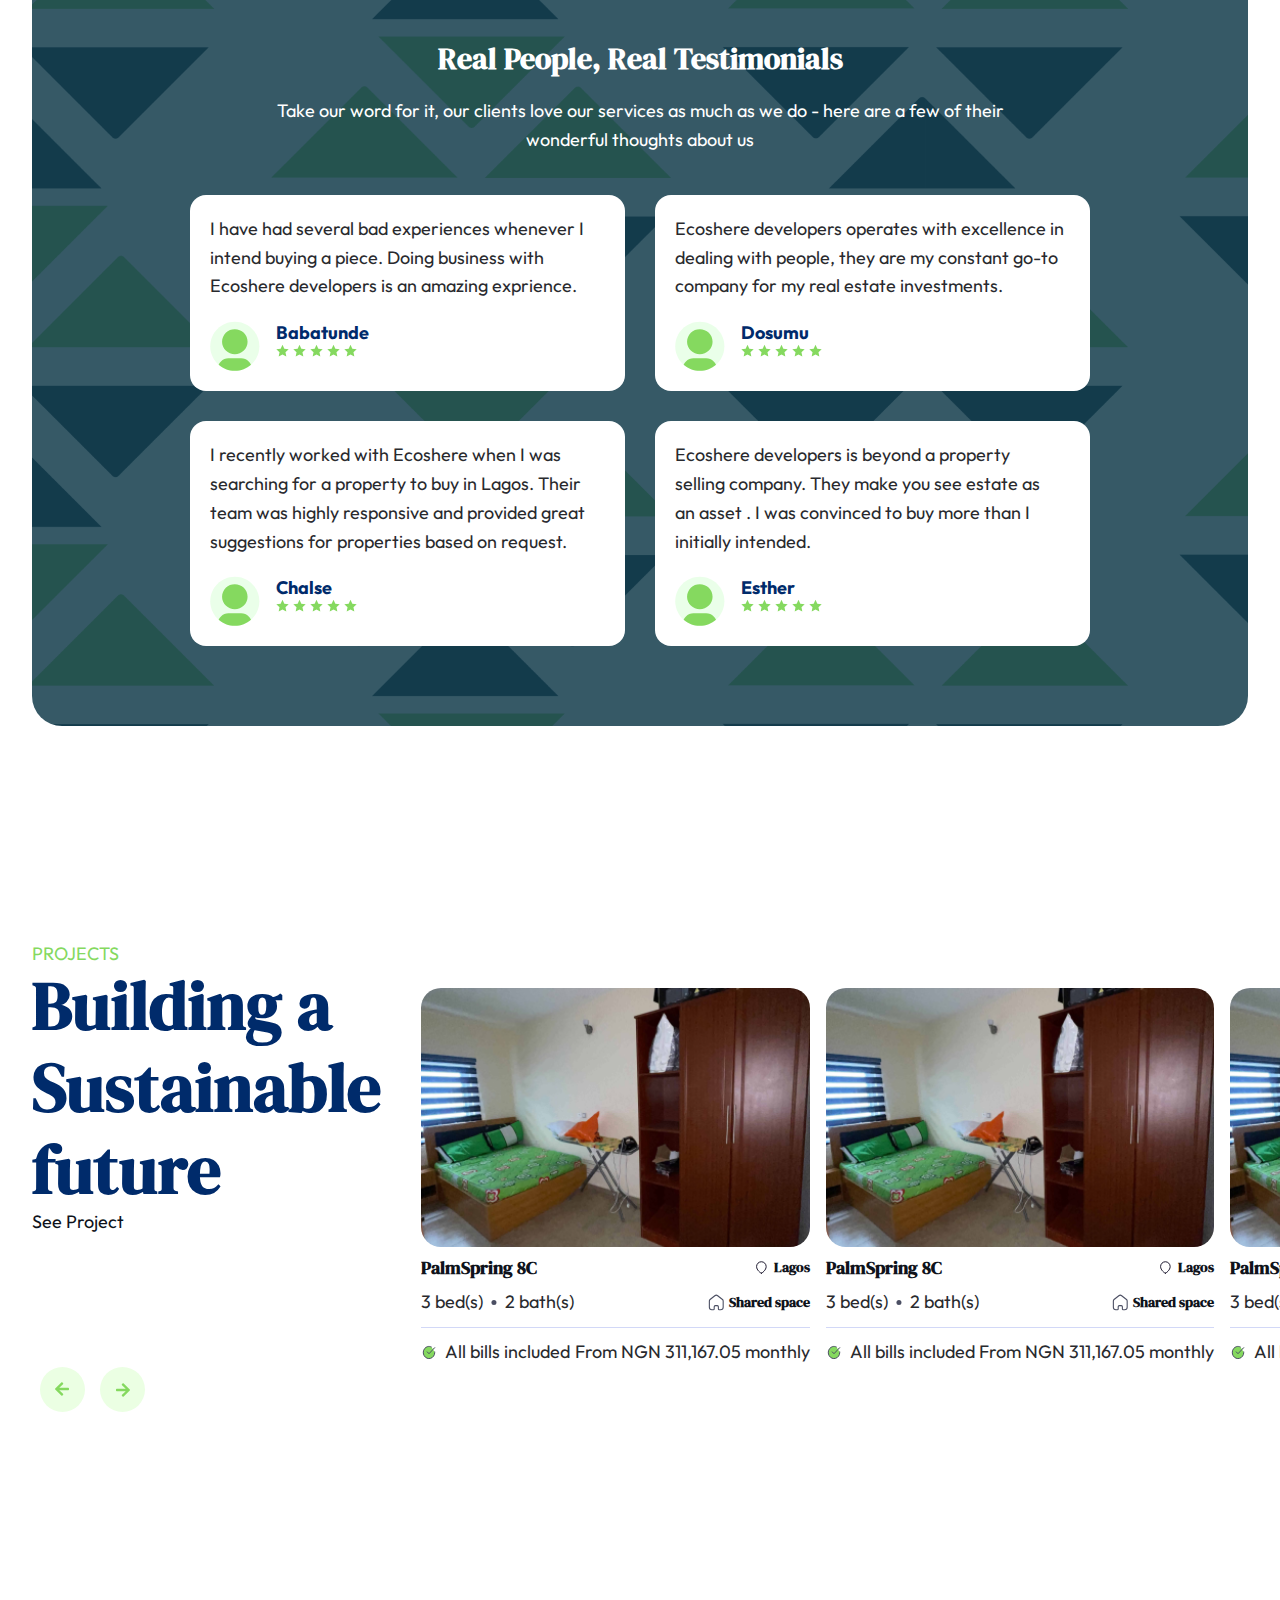
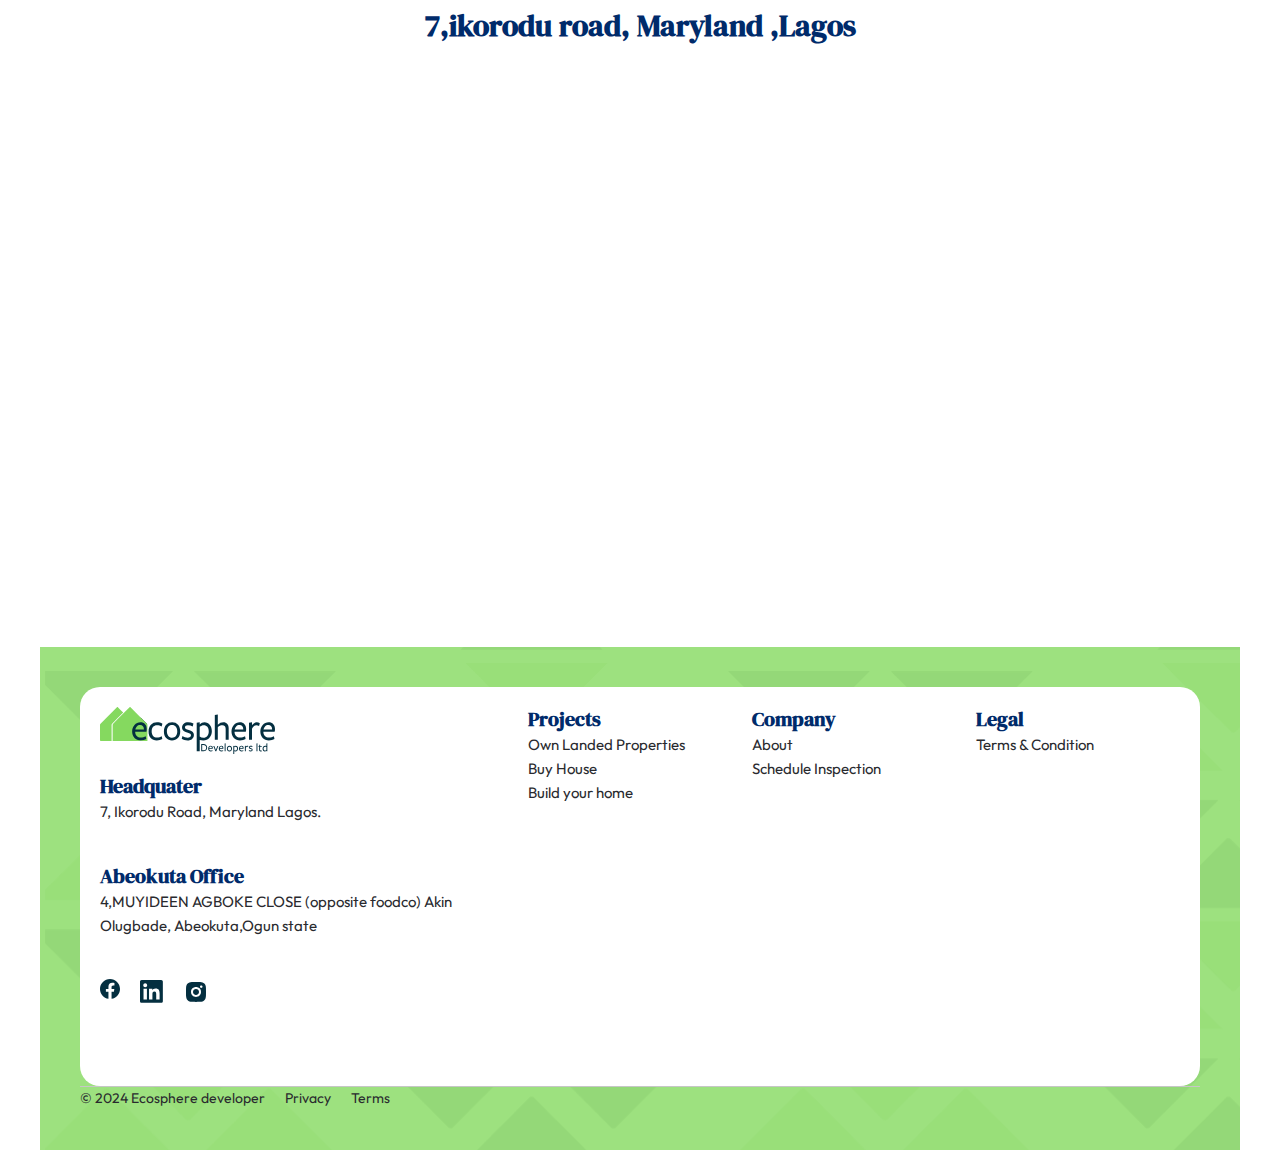
==== commit 50e438ed: "h" ====
--- a/index.html
+++ b/index.html
@@ -197,7 +197,7 @@
                 <div class="figures">
                     <div>
                         <div class="tag">OUR WORKS</div>
-                        <h3>Find Your Perfect Home</h3>
+                        <h3 class="ggd">Find Your Perfect Home</h3>
                     </div>
                     <div class="figure">
                         <div class="numbers">
@@ -329,22 +329,22 @@
                     <div class="container_large">
                        <div class="center-heading">
                           <div class="tag">GET TO KNOW US</div>
-                          <h2 class="small">Meet th Team</h2>
+                          <h2 class="small">Meet the Team</h2>
                        </div>
                        <div class="team-grid">
                           <div class="member">
                               <img src="asssets/placeholder.jpg" alt="">
                              
                               <h4 class="position">GROUP MANAGING DIRECTOR/ CEO</h4>
-                              <h4 class="name">Adedeji ebenezer</h4>
+                              <h4 class="name">Arc Abudulkabir</h4>
   
                               
                           </div>
                           <div class="member">
                               <img src="asssets/placeholder.jpg" alt="">
                              
-                              <h4 class="position">GROUP MANAGING DIRECTOR/ CEO</h4>
-                              <h4 class="name">Adedeji ebenezer</h4>
+                              <h4 class="position">CHIEF FINANCIAL OFFICER</h4>
+                              <h4 class="name">Azeez Mufutau Ademola</h4>
   
                               
                           </div>
@@ -909,7 +909,7 @@
                                     <img src="asssets/Vector (6).svg" alt="">
                                 </a>
                                 <a href="">
-                                    <img src="asssets/Link → SVG.svg" alt="">
+                                    <img src="asssets/dddg.svg" alt="">
                                 </a>
                                 <a href="">
                                     <img src="asssets/IGG.svg" alt="">
--- a/style.css
+++ b/style.css
@@ -578,6 +578,7 @@
     font-size: 16px;
     line-height: 1.8;
     transition: all 800ms ease-out;
+    font-weight: 300;
   }
 
   .why:hover{
@@ -1071,9 +1072,14 @@
     gap:20px;
   }
 
+  .member .name{
+    font-family: var(--ff-2);
+  }
+
   .player > .name{
      margin-top: 8px;
      margin-bottom: 0px;
+     font-family: var(--ff-2);
   }
 
 
@@ -2117,4 +2123,8 @@
 
   .bg-larged{
     background-image: url(asssets/bgbig.png);
+  }
+
+  h3{
+    font-family: var(--ff-2);
   }